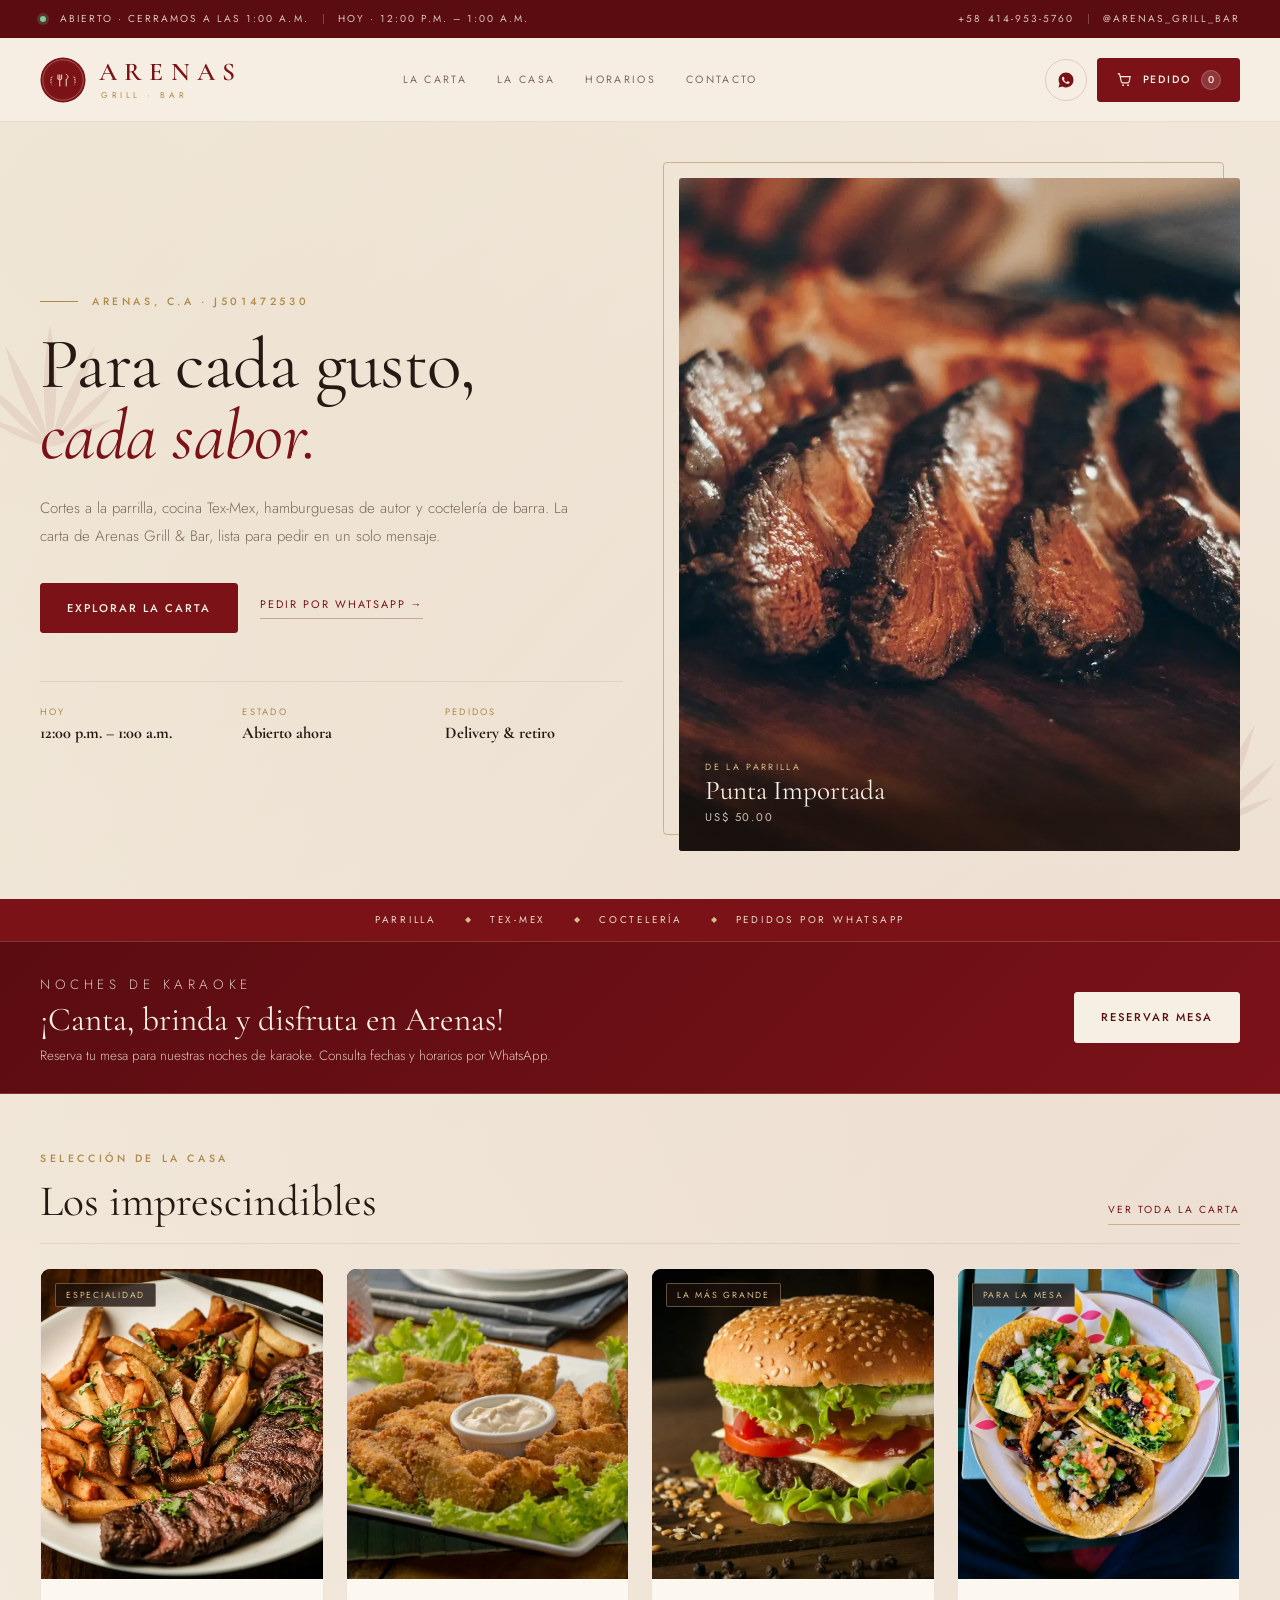
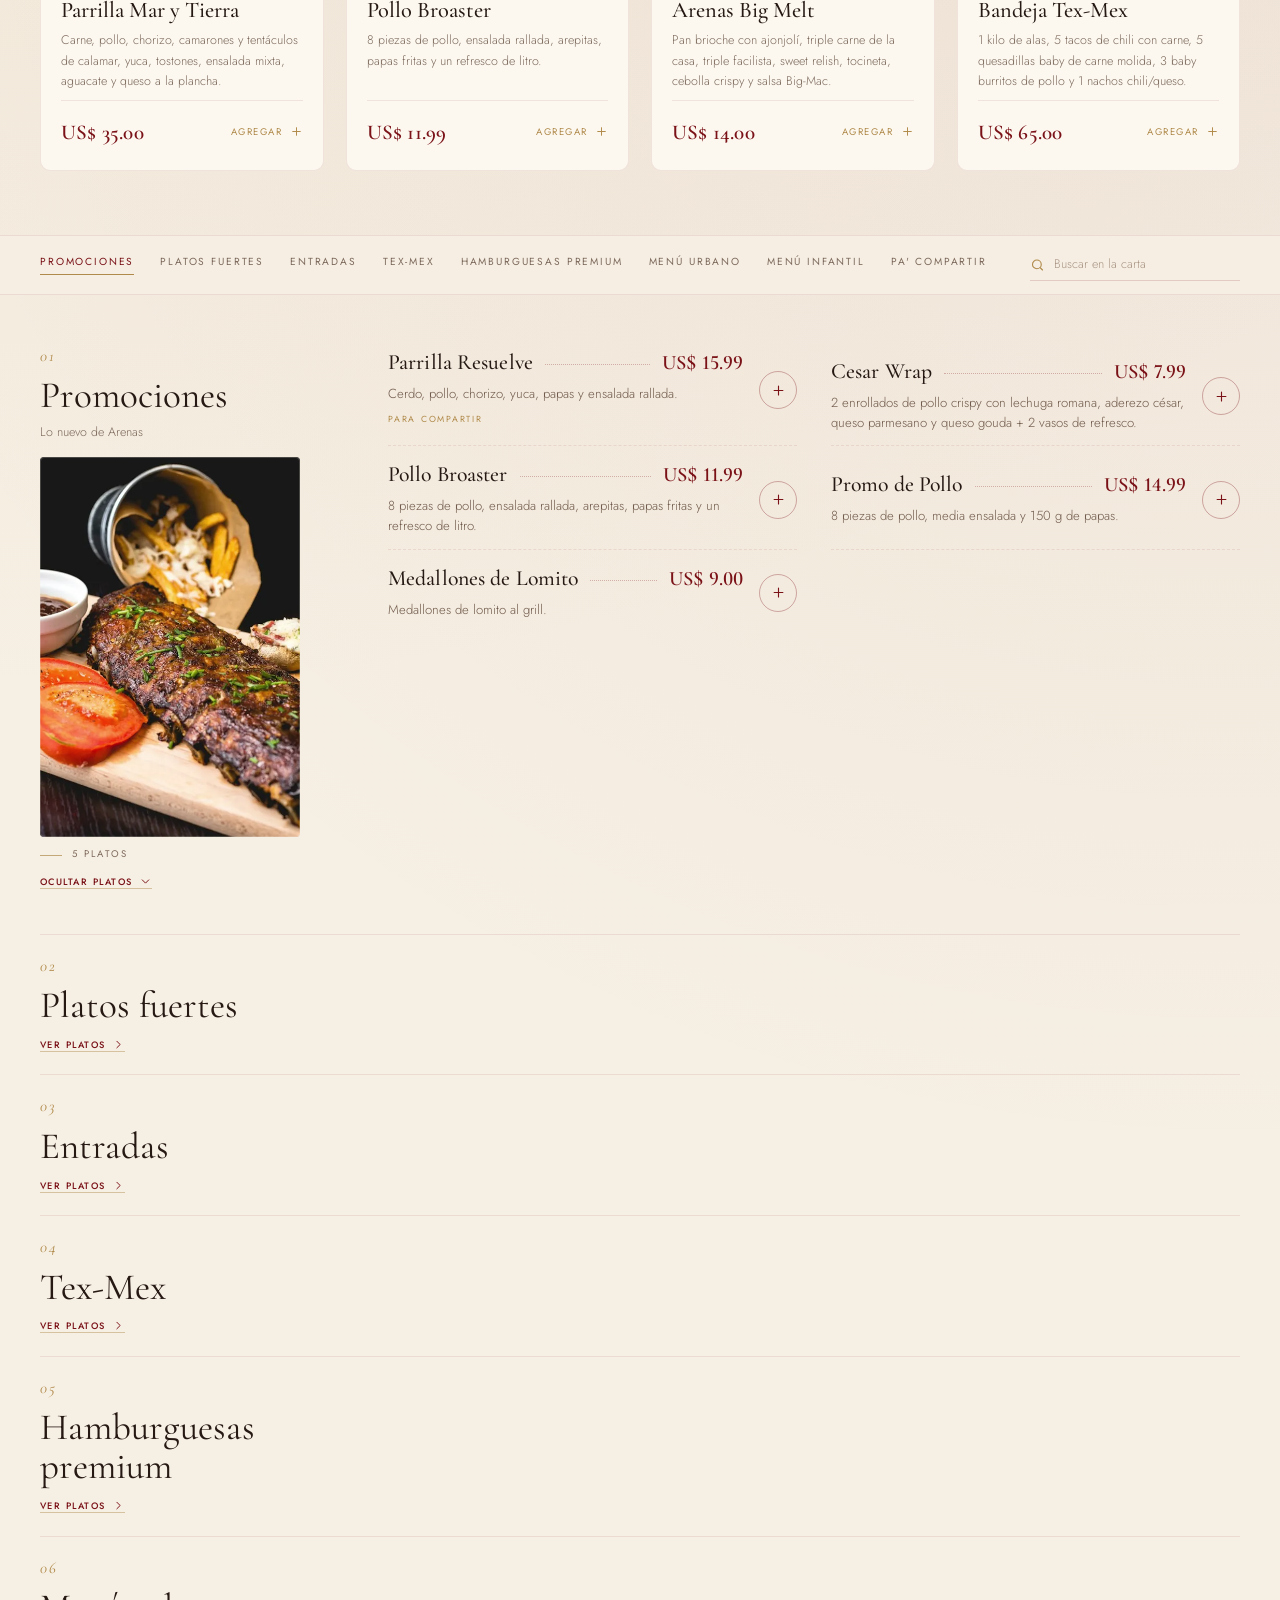
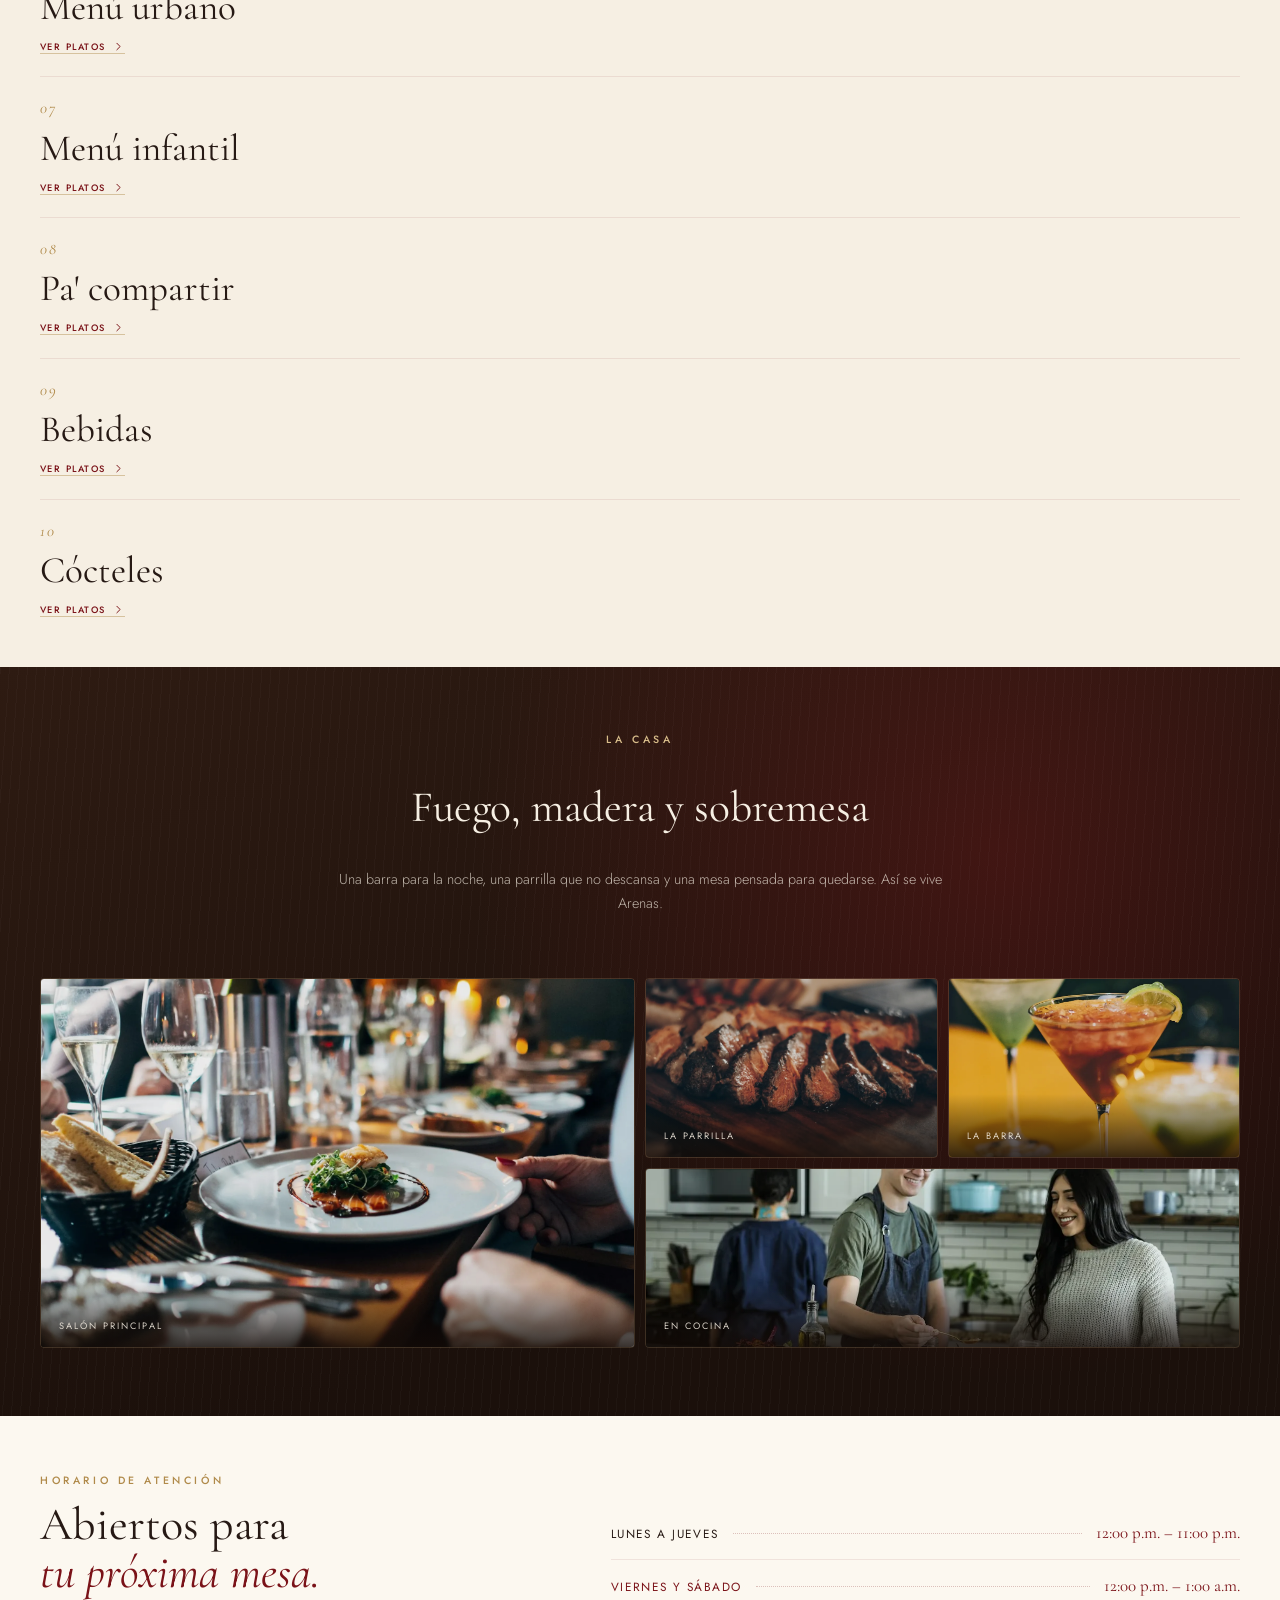
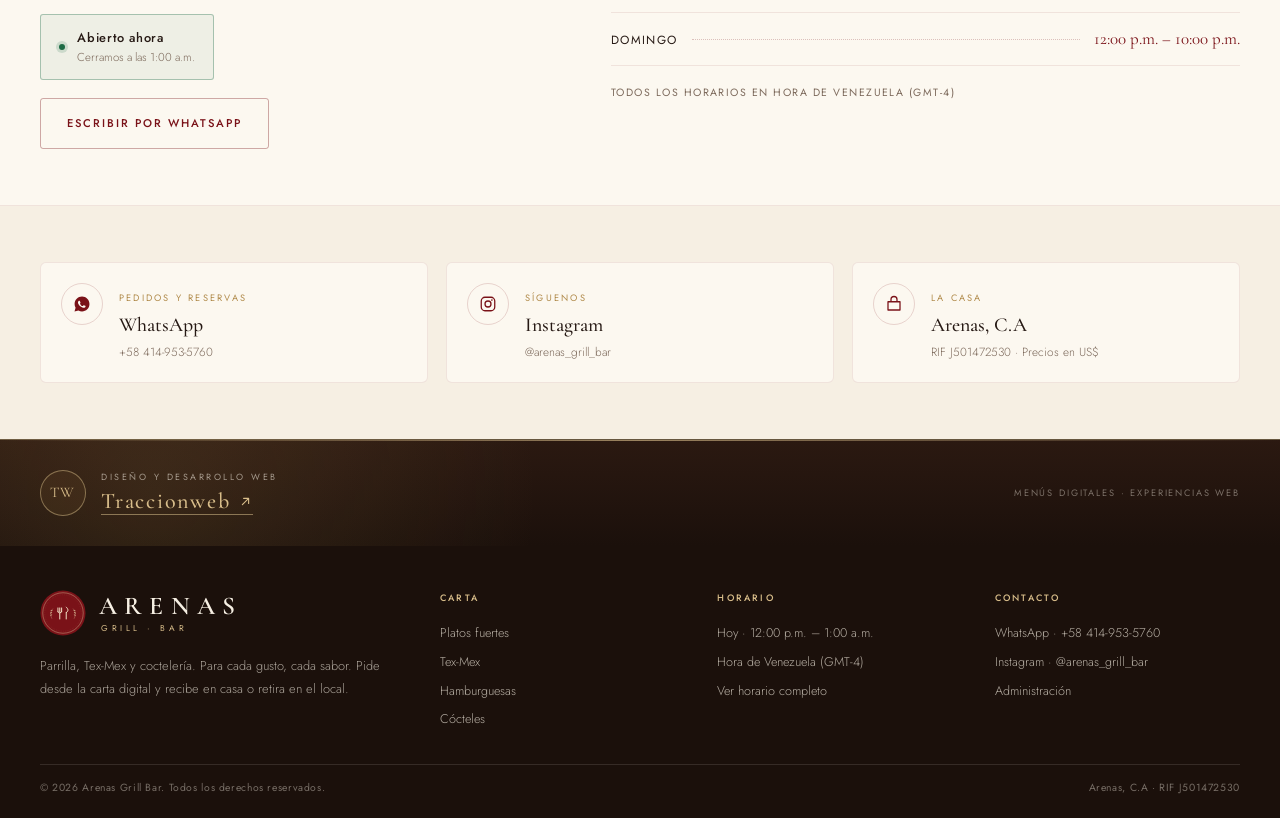
==== index.html @ b1f7a7bb "Publica el rediseño de Arenas Grill en la ruta oficial de Traccionweb" ====
<!DOCTYPE html>
<html lang="es">
  <head>
    <script>
      (function () {
        if (location.pathname.indexOf("/menu-arena") === 0) {
          var base = document.createElement("base");
          base.href = "/menu-arena/";
          document.head.appendChild(base);
        }
      })();
    </script>
    <meta charset="utf-8" />
    <meta name="viewport" content="width=device-width, initial-scale=1" />
    <title>Arenas Grill &amp; Bar · Carta y pedidos por WhatsApp</title>
    <meta
      name="description"
      content="Carta de Arenas Grill & Bar: cortes a la parrilla, Tex-Mex, hamburguesas de autor y coctelería. Arma tu pedido y envíalo por WhatsApp."
    />
    <meta name="theme-color" content="#5a0c11" />
    <meta name="robots" content="index, follow, max-image-preview:large" />
    <link rel="canonical" href="https://www.traccionweb.com/menu-arena/" />
    <link rel="icon" href="assets/img/logo.svg" type="image/svg+xml" />

    <meta property="og:type" content="website" />
    <meta property="og:url" content="https://www.traccionweb.com/menu-arena/" />
    <meta property="og:site_name" content="Arenas Grill & Bar" />
    <meta property="og:title" content="Arenas Grill & Bar · Carta y pedidos por WhatsApp" />
    <meta property="og:description" content="Carta de Arenas Grill & Bar: cortes a la parrilla, Tex-Mex, hamburguesas de autor y coctelería. Arma tu pedido y envíalo por WhatsApp." />
    <meta property="og:image" content="https://www.traccionweb.com/menu-arena/assets/img/grill.webp" />
    <meta property="og:locale" content="es_VE" />
    <meta name="twitter:card" content="summary_large_image" />
    <meta name="twitter:title" content="Arenas Grill & Bar · Carta y pedidos por WhatsApp" />
    <meta name="twitter:description" content="Carta de Arenas Grill & Bar: cortes a la parrilla, Tex-Mex, hamburguesas de autor y coctelería. Arma tu pedido y envíalo por WhatsApp." />
    <meta name="twitter:image" content="https://www.traccionweb.com/menu-arena/assets/img/grill.webp" />

    <link rel="preconnect" href="https://fonts.googleapis.com" />
    <link rel="preconnect" href="https://fonts.gstatic.com" crossorigin />
    <link
      href="https://fonts.googleapis.com/css2?family=Cormorant+Garamond:ital,wght@0,400;0,500;600;1,400;1,500&family=Jost:wght@300;400;500;600&display=swap"
      rel="stylesheet"
    />
    <link rel="preload" as="image" href="assets/img/grill.webp" fetchpriority="high" />
    <link rel="stylesheet" href="assets/css/styles.css?v=4" />

    <script type="application/ld+json">
      {
        "@context": "https://schema.org",
        "@type": "Restaurant",
        "name": "Arenas Grill & Bar",
        "legalName": "Arenas, C.A",
        "telephone": "+58 414-953-5760",
        "priceRange": "US$",
        "servesCuisine": ["Parrilla", "Tex-Mex", "Hamburguesas", "Coctelería"],
        "image": "https://www.traccionweb.com/menu-arena/assets/img/grill.webp",
        "logo": "https://www.traccionweb.com/menu-arena/assets/img/logo.svg",
        "sameAs": ["https://www.instagram.com/arenas_grill_bar/"],
        "acceptsReservations": true
      }
    </script>
  </head>
  <body>
    <a class="skip" href="#carta">Ir a la carta</a>

    <div class="topbar">
      <div class="shell topbar-inner">
        <div class="topbar-left">
          <span class="state-dot" id="topDot" aria-hidden="true"></span>
          <span id="topStatus">Consultando horario…</span>
          <span class="topbar-sep" aria-hidden="true"></span>
          <span id="topHours">Hoy · —</span>
        </div>
        <div class="topbar-right">
          <a href="https://wa.me/584149535760" target="_blank" rel="noopener" id="topWa">
            +58 414-953-5760
          </a>
          <span class="topbar-sep" aria-hidden="true"></span>
          <a href="https://www.instagram.com/arenas_grill_bar/" target="_blank" rel="noopener" id="topIg">
            @arenas_grill_bar
          </a>
        </div>
      </div>
    </div>

    <header class="masthead" id="masthead">
      <div class="shell masthead-inner">
        <a class="brand" href="#inicio" aria-label="Arenas Grill & Bar, inicio">
          <img class="brand-badge" src="assets/img/logo.svg" alt="" width="46" height="46" />
          <span class="brand-type">
            <span class="brand-name">Arenas</span>
            <span class="brand-sub">Grill · Bar</span>
          </span>
        </a>

        <nav class="nav" aria-label="Navegación principal">
          <a href="#carta">La carta</a>
          <a href="#experiencia">La casa</a>
          <a href="#horarios">Horarios</a>
          <a href="#contacto">Contacto</a>
        </nav>

        <div class="masthead-actions">
          <a
            class="wa-link"
            id="headerWa"
            href="https://wa.me/584149535760"
            target="_blank"
            rel="noopener"
            aria-label="Escribir por WhatsApp"
          >
            <svg viewBox="0 0 24 24" fill="currentColor" aria-hidden="true">
              <path
                d="M12.04 2C6.58 2 2.13 6.45 2.13 11.91c0 1.75.46 3.45 1.32 4.95L2 22l5.25-1.38a9.9 9.9 0 0 0 4.79 1.22h.01c5.46 0 9.91-4.45 9.91-9.91C21.96 6.45 17.5 2 12.04 2Zm4.52 13.86c-.21.58-1.2 1.11-1.68 1.18-.43.06-.97.09-1.57-.1-.36-.11-.82-.26-1.41-.52-2.49-1.07-4.12-3.58-4.24-3.74-.12-.16-1.01-1.34-1.01-2.56 0-1.22.63-1.82.86-2.07.23-.25.5-.31.66-.31h.48c.15.01.36-.05.56.43.21.5.71 1.73.77 1.85.06.12.1.27.02.43-.09.16-.13.27-.25.41-.12.14-.26.32-.37.43-.13.12-.25.26-.11.51.14.25.64 1.06 1.38 1.72.95.84 1.75 1.11 2 1.23.25.12.4.1.54-.06.14-.16.62-.71.78-.96.17-.25.33-.21.56-.12.22.08 1.44.68 1.69.8.25.12.42.18.48.29.06.1.06.6-.15 1.18Z"
              />
            </svg>
          </a>
          <button class="cart-btn" id="openCart" type="button" aria-label="Abrir el pedido">
            <svg viewBox="0 0 24 24" fill="none" stroke="currentColor" stroke-width="1.6" aria-hidden="true">
              <path d="M3 4h2l2.4 11.1a2 2 0 0 0 2 1.6h7.2a2 2 0 0 0 2-1.6L20 8H6.2" stroke-linecap="round" />
              <circle cx="10" cy="20" r="1.3" fill="currentColor" stroke="none" />
              <circle cx="17" cy="20" r="1.3" fill="currentColor" stroke="none" />
            </svg>
            <span class="cart-label">Pedido</span>
            <span class="cart-count" id="cartCount">0</span>
          </button>
        </div>
      </div>
    </header>

    <main>
      <section class="hero" id="inicio">
        <img class="agave-deco left" src="assets/img/agave.svg" alt="" aria-hidden="true" width="340" height="340" loading="lazy" decoding="async" />
        <img class="agave-deco right" src="assets/img/agave.svg" alt="" aria-hidden="true" width="340" height="340" loading="lazy" decoding="async" />

        <div class="shell hero-grid">
          <div class="hero-copy">
            <p class="kicker">Arenas, C.A · J501472530</p>
            <h1 class="hero-title">Para cada gusto,<em>cada sabor.</em></h1>
            <p class="hero-sub">
              Cortes a la parrilla, cocina Tex-Mex, hamburguesas de autor y coctelería de barra.
              La carta de Arenas Grill &amp; Bar, lista para pedir en un solo mensaje.
            </p>
            <div class="hero-actions">
              <a class="btn btn-primary" href="#carta">Explorar la carta</a>
              <a
                class="link-quiet"
                id="heroWa"
                href="https://wa.me/584149535760"
                target="_blank"
                rel="noopener"
              >
                Pedir por WhatsApp →
              </a>
            </div>
            <div class="hero-meta">
              <div class="meta-block">
                <span class="meta-label">Hoy</span>
                <strong class="meta-value" id="heroToday">—</strong>
              </div>
              <div class="meta-block">
                <span class="meta-label">Estado</span>
                <strong class="meta-value" id="heroStatus">—</strong>
              </div>
              <div class="meta-block">
                <span class="meta-label">Pedidos</span>
                <strong class="meta-value">Delivery &amp; retiro</strong>
              </div>
            </div>
          </div>

          <figure class="hero-visual">
            <img src="assets/img/grill.webp" alt="Corte de carne a la parrilla" width="1700" height="956" fetchpriority="high" decoding="async" />
            <figcaption class="hero-caption">
              <span class="cap-kicker">De la parrilla</span>
              <span class="cap-title">Punta Importada</span>
              <span class="cap-price">US$ 50.00</span>
            </figcaption>
          </figure>
        </div>

        <div class="hero-band">
          <div class="shell">
            <span>Parrilla</span>
            <span>Tex-Mex</span>
            <span>Coctelería</span>
            <span>Pedidos por WhatsApp</span>
          </div>
        </div>
      </section>

      <section class="karaoke-banner" aria-labelledby="karaokeTitle">
        <div class="shell karaoke-inner">
          <div class="karaoke-copy">
            <p class="karaoke-kicker">Noches de karaoke</p>
            <h2 id="karaokeTitle">¡Canta, brinda y disfruta en Arenas!</h2>
            <p>Reserva tu mesa para nuestras noches de karaoke. Consulta fechas y horarios por WhatsApp.</p>
          </div>
          <a class="btn btn-primary" id="karaokeWa" href="https://wa.me/584149535760" target="_blank" rel="noopener">
            Reservar mesa
          </a>
        </div>
      </section>

      <section class="signature" aria-labelledby="signatureTitle">
        <div class="shell">
          <header class="section-head">
            <div>
              <p class="kicker">Selección de la casa</p>
              <h2 id="signatureTitle">Los imprescindibles</h2>
            </div>
            <a class="link-gold" href="#carta">Ver toda la carta</a>
          </header>
          <div class="signature-grid" id="signatureGrid"></div>
        </div>
      </section>

      <div class="category-bar" id="categoryBar">
        <div class="shell category-inner">
          <div class="cat-links" id="chips" aria-label="Categorías de la carta"></div>
          <div class="cat-search">
            <svg viewBox="0 0 24 24" fill="none" stroke="currentColor" stroke-width="1.8" aria-hidden="true">
              <circle cx="11" cy="11" r="7" />
              <path d="m20 20-3.6-3.6" stroke-linecap="round" />
            </svg>
            <input type="search" id="search" placeholder="Buscar en la carta" autocomplete="off" />
          </div>
        </div>
      </div>

      <section class="carta" id="carta" aria-label="Carta de Arenas Grill & Bar">
        <div class="shell" id="menuSections"></div>
      </section>

      <section class="experience" id="experiencia">
        <div class="shell">
          <header class="section-head center">
            <p class="kicker">La casa</p>
            <h2>Fuego, madera y sobremesa</h2>
            <p class="section-lead">
              Una barra para la noche, una parrilla que no descansa y una mesa pensada para
              quedarse. Así se vive Arenas.
            </p>
          </header>
          <div class="gallery">
            <figure>
              <img src="assets/img/interior.webp" alt="Salón de Arenas Grill & Bar" width="1700" height="1133" loading="lazy" decoding="async" />
              <figcaption>Salón principal</figcaption>
            </figure>
            <figure>
              <img src="assets/img/grill.webp" alt="Corte a la parrilla" width="1700" height="956" loading="lazy" decoding="async" />
              <figcaption>La parrilla</figcaption>
            </figure>
            <figure>
              <img src="assets/img/cocktails.webp" alt="Cócteles de la casa" width="1100" height="1650" loading="lazy" decoding="async" />
              <figcaption>La barra</figcaption>
            </figure>
            <figure>
              <img src="assets/img/kitchen.webp" alt="Cocina de Arenas" width="1100" height="733" loading="lazy" decoding="async" />
              <figcaption>En cocina</figcaption>
            </figure>
          </div>
        </div>
      </section>

      <section class="hours" id="horarios">
        <div class="shell hours-grid">
          <div>
            <p class="kicker">Horario de atención</p>
            <h2 class="hours-title">Abiertos para <em>tu próxima mesa.</em></h2>
            <div class="hours-status" id="hoursStatus" data-state="closed">
              <span class="state-dot" aria-hidden="true"></span>
              <div>
                <strong id="hoursState">Consultando…</strong>
                <span id="hoursDetail">Hora de Venezuela (GMT-4)</span>
              </div>
            </div>
            <div class="hours-cta">
              <a
                class="btn btn-line"
                id="hoursWa"
                href="https://wa.me/584149535760"
                target="_blank"
                rel="noopener"
              >
                Escribir por WhatsApp
              </a>
            </div>
          </div>
          <div>
            <ul class="schedule" id="hoursList"></ul>
            <p class="hours-note">Todos los horarios en hora de Venezuela (GMT-4)</p>
          </div>
        </div>
      </section>

      <section class="contact" id="contacto">
        <div class="shell contact-grid">
          <a class="contact-card" id="contactWa" href="https://wa.me/584149535760" target="_blank" rel="noopener">
            <span class="contact-icon">
              <svg viewBox="0 0 24 24" fill="currentColor" aria-hidden="true">
                <path
                  d="M12.04 2C6.58 2 2.13 6.45 2.13 11.91c0 1.75.46 3.45 1.32 4.95L2 22l5.25-1.38a9.9 9.9 0 0 0 4.79 1.22h.01c5.46 0 9.91-4.45 9.91-9.91C21.96 6.45 17.5 2 12.04 2Zm4.52 13.86c-.21.58-1.2 1.11-1.68 1.18-.43.06-.97.09-1.57-.1-.36-.11-.82-.26-1.41-.52-2.49-1.07-4.12-3.58-4.24-3.74-.12-.16-1.01-1.34-1.01-2.56 0-1.22.63-1.82.86-2.07.23-.25.5-.31.66-.31h.48c.15.01.36-.05.56.43.21.5.71 1.73.77 1.85.06.12.1.27.02.43-.09.16-.13.27-.25.41-.12.14-.26.32-.37.43-.13.12-.25.26-.11.51.14.25.64 1.06 1.38 1.72.95.84 1.75 1.11 2 1.23.25.12.4.1.54-.06.14-.16.62-.71.78-.96.17-.25.33-.21.56-.12.22.08 1.44.68 1.69.8.25.12.42.18.48.29.06.1.06.6-.15 1.18Z"
                />
              </svg>
            </span>
            <span class="contact-text">
              <span class="contact-label">Pedidos y reservas</span>
              <span class="contact-value">WhatsApp</span>
              <span class="contact-note">+58 414-953-5760</span>
            </span>
          </a>

          <a
            class="contact-card"
            id="contactIg"
            href="https://www.instagram.com/arenas_grill_bar/"
            target="_blank"
            rel="noopener"
          >
            <span class="contact-icon">
              <svg viewBox="0 0 24 24" fill="none" stroke="currentColor" stroke-width="1.7" aria-hidden="true">
                <rect x="3" y="3" width="18" height="18" rx="5" />
                <circle cx="12" cy="12" r="4" />
                <circle cx="17.2" cy="6.8" r="1.1" fill="currentColor" stroke="none" />
              </svg>
            </span>
            <span class="contact-text">
              <span class="contact-label">Síguenos</span>
              <span class="contact-value">Instagram</span>
              <span class="contact-note">@arenas_grill_bar</span>
            </span>
          </a>

          <div class="contact-card">
            <span class="contact-icon">
              <svg viewBox="0 0 24 24" fill="none" stroke="currentColor" stroke-width="1.7" aria-hidden="true">
                <path d="M4 9h16v11H4zM8 9V6a4 4 0 0 1 8 0v3" stroke-linejoin="round" />
              </svg>
            </span>
            <span class="contact-text">
              <span class="contact-label">La casa</span>
              <span class="contact-value">Arenas, C.A</span>
              <span class="contact-note">RIF J501472530 · Precios en US$</span>
            </span>
          </div>
        </div>
      </section>
    </main>

    <section class="credit-bar" aria-label="Crédito del sitio">
      <div class="shell credit-inner">
        <div class="credit-brand">
          <span class="credit-mark" aria-hidden="true">TW</span>
          <span class="credit-copy">
            <span class="credit-label">Diseño y desarrollo web</span>
            <a class="credit-btn" href="https://traccionweb.com" target="_blank" rel="noopener">
              <span>Traccionweb</span>
              <svg viewBox="0 0 24 24" fill="none" stroke="currentColor" stroke-width="1.8" aria-hidden="true">
                <path d="M7 17 17 7M9 7h8v8" stroke-linecap="round" stroke-linejoin="round" />
              </svg>
            </a>
          </span>
        </div>
        <span class="credit-note">Menús digitales · Experiencias web</span>
      </div>
    </section>

    <footer class="site-footer">
      <div class="shell">
        <div class="footer-grid">
          <div class="footer-brand">
            <div class="brand">
              <img class="brand-badge" src="assets/img/logo.svg" alt="" width="46" height="46" />
              <span class="brand-type">
                <span class="brand-name">Arenas</span>
                <span class="brand-sub">Grill · Bar</span>
              </span>
            </div>
            <p>
              Parrilla, Tex-Mex y coctelería. Para cada gusto, cada sabor. Pide desde la carta
              digital y recibe en casa o retira en el local.
            </p>
          </div>
          <div class="footer-col">
            <h4>Carta</h4>
            <a href="#carta">Platos fuertes</a>
            <a href="#carta">Tex-Mex</a>
            <a href="#carta">Hamburguesas</a>
            <a href="#carta">Cócteles</a>
          </div>
          <div class="footer-col">
            <h4>Horario</h4>
            <span id="footerToday">Hoy · —</span>
            <span>Hora de Venezuela (GMT-4)</span>
            <a href="#horarios">Ver horario completo</a>
          </div>
          <div class="footer-col">
            <h4>Contacto</h4>
            <a href="https://wa.me/584149535760" target="_blank" rel="noopener" id="footerWa">
              WhatsApp · +58 414-953-5760
            </a>
            <a href="https://www.instagram.com/arenas_grill_bar/" target="_blank" rel="noopener" id="footerIg">
              Instagram · @arenas_grill_bar
            </a>
            <a href="admin.html">Administración</a>
          </div>
        </div>
        <div class="footer-bottom">
          <span id="footerYear">© Arenas Grill Bar. Todos los derechos reservados.</span>
          <span>Arenas, C.A · RIF J501472530</span>
        </div>
      </div>
    </footer>

    <button class="cart-bar" id="cartBar" type="button" aria-label="Ver mi pedido">
      <span class="cart-bar-info">
        <span id="cartBarItems">0 productos</span>
        <strong id="cartBarTotal">US$ 0.00</strong>
      </span>
      <span class="cart-bar-go">
        Ver pedido
        <svg viewBox="0 0 24 24" fill="none" stroke="currentColor" stroke-width="2" aria-hidden="true">
          <path d="M5 12h14M13 6l6 6-6 6" stroke-linecap="round" stroke-linejoin="round" />
        </svg>
      </span>
    </button>

    <div class="overlay" id="overlay"></div>

    <aside
      class="drawer"
      id="cartDrawer"
      role="dialog"
      aria-modal="true"
      aria-labelledby="cartTitle"
      aria-hidden="true"
    >
      <header class="drawer-head">
        <div>
          <p class="kicker">Arenas Grill &amp; Bar</p>
          <h2 class="drawer-title" id="cartTitle">Tu pedido</h2>
        </div>
        <button class="icon-btn" id="closeCart" type="button" aria-label="Cerrar el pedido">
          <svg viewBox="0 0 24 24" fill="none" stroke="currentColor" stroke-width="1.8" aria-hidden="true">
            <path d="M6 6l12 12M18 6 6 18" stroke-linecap="round" />
          </svg>
        </button>
      </header>

      <div class="drawer-body">
        <div class="cart-empty" id="cartEmpty">
          <div class="cart-empty-icon">
            <svg viewBox="0 0 24 24" fill="none" stroke="currentColor" stroke-width="1.4" aria-hidden="true">
              <path d="M3 4h2l2.4 11.1a2 2 0 0 0 2 1.6h7.2a2 2 0 0 0 2-1.6L20 8H6.2" stroke-linecap="round" />
              <circle cx="10" cy="20" r="1.3" fill="currentColor" stroke="none" />
              <circle cx="17" cy="20" r="1.3" fill="currentColor" stroke="none" />
            </svg>
          </div>
          <h3>Tu pedido está vacío</h3>
          <p>Recorre la carta, agrega tus platos y envía el pedido por WhatsApp. Nosotros hacemos el resto.</p>
          <button class="btn btn-primary" id="emptyCta" type="button">Ver la carta</button>
        </div>

        <div id="cartItems" class="cart-items"></div>
        <button class="cart-clear" id="clearCart" type="button" hidden>Vaciar pedido</button>

        <form class="order-form" id="orderForm" novalidate hidden>
          <p class="drawer-label">Datos de entrega</p>
          <div class="field">
            <label for="customerName">Nombre</label>
            <input type="text" id="customerName" name="name" placeholder="Ej. Ana Pérez" autocomplete="name" />
          </div>

          <fieldset class="field">
            <legend>Modalidad</legend>
            <div class="segmented">
              <label>
                <input type="radio" name="mode" value="delivery" checked />
                <svg viewBox="0 0 24 24" fill="none" stroke="currentColor" stroke-width="1.7" aria-hidden="true">
                  <path d="M3 7h11v9H3zM14 10h4l3 3v3h-7" stroke-linejoin="round" />
                  <circle cx="7" cy="18" r="1.5" />
                  <circle cx="17.5" cy="18" r="1.5" />
                </svg>
                <span>Delivery</span>
              </label>
              <label>
                <input type="radio" name="mode" value="pickup" />
                <svg viewBox="0 0 24 24" fill="none" stroke="currentColor" stroke-width="1.7" aria-hidden="true">
                  <path d="M4 9h16v11H4zM8 9V6a4 4 0 0 1 8 0v3" stroke-linejoin="round" />
                </svg>
                <span>Retiro</span>
              </label>
            </div>
          </fieldset>

          <div class="field" id="addressField">
            <label for="address">Dirección de entrega</label>
            <textarea id="address" name="address" rows="2" placeholder="Calle, edificio, referencia…"></textarea>
          </div>

          <div class="field">
            <label for="notes">Notas (opcional)</label>
            <textarea id="notes" name="notes" rows="2" placeholder="Término medio, sin cebolla, etc."></textarea>
          </div>

          <p class="form-error" id="formError" role="alert" hidden></p>
        </form>
      </div>

      <footer class="drawer-foot">
        <div class="totals">
          <span>Total</span>
          <strong id="cartTotal">US$ 0.00</strong>
        </div>
        <p class="foot-note">Confirmamos disponibilidad y delivery por WhatsApp.</p>
        <button class="btn btn-wa btn-block" id="sendOrder" type="button">
          <svg viewBox="0 0 24 24" fill="currentColor" aria-hidden="true">
            <path
              d="M12.04 2C6.58 2 2.13 6.45 2.13 11.91c0 1.75.46 3.45 1.32 4.95L2 22l5.25-1.38a9.9 9.9 0 0 0 4.79 1.22h.01c5.46 0 9.91-4.45 9.91-9.91C21.96 6.45 17.5 2 12.04 2Zm4.52 13.86c-.21.58-1.2 1.11-1.68 1.18-.43.06-.97.09-1.57-.1-.36-.11-.82-.26-1.41-.52-2.49-1.07-4.12-3.58-4.24-3.74-.12-.16-1.01-1.34-1.01-2.56 0-1.22.63-1.82.86-2.07.23-.25.5-.31.66-.31h.48c.15.01.36-.05.56.43.21.5.71 1.73.77 1.85.06.12.1.27.02.43-.09.16-.13.27-.25.41-.12.14-.26.32-.37.43-.13.12-.25.26-.11.51.14.25.64 1.06 1.38 1.72.95.84 1.75 1.11 2 1.23.25.12.4.1.54-.06.14-.16.62-.71.78-.96.17-.25.33-.21.56-.12.22.08 1.44.68 1.69.8.25.12.42.18.48.29.06.1.06.6-.15 1.18Z"
            />
          </svg>
          Enviar pedido por WhatsApp
        </button>
      </footer>
    </aside>

    <div class="toast" id="toast" role="status" aria-live="polite">
      <svg viewBox="0 0 24 24" fill="none" stroke="currentColor" stroke-width="2" aria-hidden="true">
        <path d="m4 12.5 5 5L20 6.5" stroke-linecap="round" stroke-linejoin="round" />
      </svg>
      <span id="toastText">Agregado al pedido</span>
    </div>

    <script src="assets/js/config.js?v=1" defer></script>
    <script src="assets/js/data.js?v=2" defer></script>
    <script src="assets/js/store.js?v=2" defer></script>
    <script src="assets/js/cloud.js?v=1" defer></script>
    <script src="assets/js/menu.js?v=3" defer></script>
  </body>
</html>
---- assets/css/styles.css ----
/* =========================================================
   ARENAS GRILL & BAR — Carta digital
   Paleta: crema, burdeos, oro y madera.
   ========================================================= */

:root {
  --red: #7a1218;
  --red-deep: #5a0c11;
  --red-bright: #9c1c23;
  --cream: #f6efe3;
  --paper: #fcf8f0;
  --paper-2: #fffdf8;
  --sand: #e8dac4;
  --line: rgba(122, 18, 24, 0.16);
  --line-soft: rgba(122, 18, 24, 0.09);
  --gold: #b08a4a;
  --gold-soft: #d8bd8a;
  --ink: #261914;
  --muted: #7d6a5c;
  --wood: #2b1911;
  --wood-deep: #1b100b;
  --green: #1e6b45;
  --font-serif: "Cormorant Garamond", "Times New Roman", serif;
  --font-sans: "Jost", "Helvetica Neue", Arial, sans-serif;
  --topbar-h: 38px;
  --masthead-h: 84px;
  --shadow-sm: 0 1px 2px rgba(38, 25, 20, 0.05);
  --shadow-md: 0 24px 60px -40px rgba(38, 25, 20, 0.55);
  --shadow-lg: 0 40px 90px -48px rgba(27, 16, 11, 0.65);
}

*,
*::before,
*::after {
  box-sizing: border-box;
}

[hidden] {
  display: none !important;
}

html {
  scroll-behavior: auto;
  -webkit-text-size-adjust: 100%;
}

body {
  margin: 0;
  font-family: var(--font-sans);
  font-weight: 400;
  color: var(--ink);
  background-color: var(--cream);
  background-image: radial-gradient(circle at 8% 4%, rgba(176, 138, 74, 0.1), transparent 38%),
    radial-gradient(circle at 96% 22%, rgba(122, 18, 24, 0.06), transparent 34%);
  line-height: 1.65;
  -webkit-font-smoothing: antialiased;
  text-rendering: auto;
}

body.is-locked {
  overflow: hidden;
}

h1, h2, h3, h4, p, ul, ol, figure, blockquote {
  margin: 0;
}

ul, ol {
  padding: 0;
  list-style: none;
}

a {
  color: inherit;
  text-decoration: none;
}

button {
  font-family: inherit;
  color: inherit;
}

img {
  display: block;
  max-width: 100%;
}

.shell {
  width: min(1280px, 100%);
  margin-inline: auto;
  padding-inline: 40px;
}

.wrap {
  width: min(1280px, 100%);
  margin-inline: auto;
  padding-inline: 40px;
}

.skip {
  position: absolute;
  left: -999px;
  top: 10px;
  z-index: 200;
  background: var(--red);
  color: var(--cream);
  padding: 10px 18px;
  border-radius: 2px;
}

.skip:focus {
  left: 16px;
}

.kicker,
.eyebrow {
  font-size: 0.66rem;
  letter-spacing: 0.34em;
  text-transform: uppercase;
  font-weight: 500;
  color: var(--gold);
}

.rule {
  width: 44px;
  height: 1px;
  background: var(--gold);
  border: 0;
  margin: 18px 0;
}

/* ---------------- Botones ---------------- */
.btn {
  display: inline-flex;
  align-items: center;
  justify-content: center;
  gap: 10px;
  padding: 15px 26px;
  border: 1px solid transparent;
  border-radius: 3px;
  font-family: var(--font-sans);
  font-size: 0.7rem;
  font-weight: 500;
  letter-spacing: 0.18em;
  text-transform: uppercase;
  cursor: pointer;
  transition: background 0.22s ease, color 0.22s ease, border-color 0.22s ease, transform 0.22s ease;
  white-space: nowrap;
}

.btn svg {
  width: 16px;
  height: 16px;
  flex: none;
}

.btn-primary {
  background: var(--red);
  color: var(--cream);
  border-color: var(--red);
  box-shadow: 0 18px 36px -26px rgba(122, 18, 24, 0.9);
}

.btn-primary:hover {
  background: var(--red-deep);
  border-color: var(--red-deep);
  transform: translateY(-1px);
}

.btn-line {
  border-color: rgba(122, 18, 24, 0.35);
  color: var(--red);
  background: transparent;
}

.btn-line:hover {
  background: var(--red);
  border-color: var(--red);
  color: var(--cream);
}

.btn-line-light {
  border-color: rgba(246, 239, 227, 0.35);
  color: var(--cream);
  background: transparent;
}

.btn-line-light:hover {
  background: var(--cream);
  color: var(--red);
  border-color: var(--cream);
}

.btn-wa {
  background: var(--green);
  color: var(--cream);
  border-color: var(--green);
}

.btn-wa:hover {
  background: #175436;
  border-color: #175436;
}

.btn-block {
  width: 100%;
}

.btn-sm {
  padding: 11px 18px;
  font-size: 0.64rem;
}

.icon-btn {
  display: inline-flex;
  align-items: center;
  justify-content: center;
  width: 42px;
  height: 42px;
  border-radius: 50%;
  border: 1px solid var(--line);
  background: transparent;
  cursor: pointer;
  transition: color 0.2s ease, border-color 0.2s ease, background 0.2s ease;
}

.icon-btn:hover {
  border-color: var(--red);
  color: var(--red);
}

.icon-btn svg {
  width: 18px;
  height: 18px;
}

/* ---------------- Barra superior ---------------- */
.topbar {
  background: var(--red-deep);
  color: rgba(246, 239, 227, 0.82);
  font-size: 0.63rem;
  letter-spacing: 0.2em;
  text-transform: uppercase;
}

.topbar-inner {
  min-height: var(--topbar-h);
  display: flex;
  align-items: center;
  justify-content: space-between;
  gap: 18px;
  padding-block: 8px;
}

.topbar-left,
.topbar-right {
  display: flex;
  align-items: center;
  gap: 14px;
  flex-wrap: wrap;
}

.topbar a:hover {
  color: var(--gold-soft);
}

.state-dot {
  width: 6px;
  height: 6px;
  border-radius: 50%;
  background: #d98b6c;
  box-shadow: 0 0 0 3px rgba(217, 139, 108, 0.18);
  flex: none;
}

.state-dot.is-open {
  background: #79c99a;
  box-shadow: 0 0 0 3px rgba(121, 201, 154, 0.2);
}

.topbar-sep {
  width: 1px;
  height: 10px;
  background: rgba(246, 239, 227, 0.25);
}

/* ---------------- Cabecera ---------------- */
.masthead {
  position: sticky;
  top: 0;
  z-index: 60;
  height: var(--masthead-h);
  background: rgba(246, 239, 227, 0.94);
  backdrop-filter: blur(8px);
  border-bottom: 1px solid var(--line-soft);
  transition: box-shadow 0.25s ease;
}

.masthead.is-stuck {
  box-shadow: 0 18px 40px -36px rgba(38, 25, 20, 0.7);
}

.masthead-inner {
  height: 100%;
  display: flex;
  align-items: center;
  gap: 34px;
}

.brand {
  display: flex;
  align-items: center;
  gap: 13px;
  flex: none;
}

.brand-badge {
  width: 46px;
  height: 46px;
  flex: none;
}

.brand-type {
  display: flex;
  flex-direction: column;
  line-height: 1;
}

.brand-name {
  font-family: var(--font-serif);
  font-size: 1.6rem;
  font-weight: 600;
  letter-spacing: 0.28em;
  color: var(--red);
  text-transform: uppercase;
}

.brand-sub {
  font-size: 0.53rem;
  letter-spacing: 0.42em;
  text-transform: uppercase;
  color: var(--gold);
  margin-top: 6px;
  padding-left: 2px;
}

.nav {
  display: flex;
  align-items: center;
  gap: 30px;
  margin-inline: auto;
}

.nav a {
  position: relative;
  font-size: 0.66rem;
  letter-spacing: 0.22em;
  text-transform: uppercase;
  color: var(--muted);
  padding: 6px 0;
  transition: color 0.2s ease;
}

.nav a::after {
  content: "";
  position: absolute;
  left: 0;
  right: 0;
  bottom: 0;
  height: 1px;
  background: var(--gold);
  transform: scaleX(0);
  transform-origin: left;
  transition: transform 0.28s ease;
}

.nav a:hover {
  color: var(--red);
}

.nav a:hover::after {
  transform: scaleX(1);
}

.masthead-actions {
  display: flex;
  align-items: center;
  gap: 10px;
  flex: none;
  margin-left: auto;
}

.wa-link {
  width: 42px;
  height: 42px;
  border-radius: 50%;
  display: grid;
  place-items: center;
  border: 1px solid var(--line);
  color: var(--red);
  transition: background 0.2s ease, color 0.2s ease, border-color 0.2s ease;
}

.wa-link:hover {
  background: var(--red);
  border-color: var(--red);
  color: var(--cream);
}

.wa-link svg {
  width: 18px;
  height: 18px;
}

.cart-btn {
  display: inline-flex;
  align-items: center;
  gap: 10px;
  height: 44px;
  padding: 0 18px;
  border: 1px solid var(--red);
  border-radius: 3px;
  background: var(--red);
  color: var(--cream);
  font-size: 0.66rem;
  font-weight: 500;
  letter-spacing: 0.18em;
  text-transform: uppercase;
  cursor: pointer;
  transition: background 0.2s ease, border-color 0.2s ease;
}

.cart-btn:hover {
  background: var(--red-deep);
  border-color: var(--red-deep);
}

.cart-btn svg {
  width: 17px;
  height: 17px;
}

.cart-count {
  display: grid;
  place-items: center;
  min-width: 20px;
  height: 20px;
  padding: 0 5px;
  border-radius: 50px;
  background: rgba(246, 239, 227, 0.16);
  border: 1px solid rgba(246, 239, 227, 0.24);
  font-size: 0.62rem;
  letter-spacing: 0;
}

/* ---------------- Portada ---------------- */
.hero {
  position: relative;
  overflow: hidden;
  padding: 72px 0 0;
}

.agave-deco {
  position: absolute;
  width: 340px;
  opacity: 0.07;
  pointer-events: none;
  user-select: none;
}

.agave-deco.left {
  left: -120px;
  top: 40px;
}

.agave-deco.right {
  right: -100px;
  bottom: 60px;
  transform: scaleX(-1);
}

.hero-grid {
  position: relative;
  display: grid;
  grid-template-columns: 1.02fr 0.98fr;
  gap: 76px;
  align-items: center;
  padding-bottom: 64px;
}

.hero-copy,
.hero-visual,
.course-aside,
.course-body,
.gallery figure {
  min-width: 0;
}

.hero-copy .kicker {
  display: inline-flex;
  align-items: center;
  gap: 14px;
}

.hero-copy .kicker::before {
  content: "";
  width: 38px;
  height: 1px;
  background: var(--gold);
}

.hero-title {
  font-family: var(--font-serif);
  font-weight: 400;
  font-size: clamp(3rem, 5.6vw, 5.1rem);
  line-height: 0.98;
  letter-spacing: -0.01em;
  margin-top: 20px;
  color: var(--ink);
}

.hero-title em {
  display: block;
  font-style: italic;
  color: var(--red);
}

.hero-sub {
  margin-top: 24px;
  max-width: 33rem;
  font-size: 0.94rem;
  font-weight: 300;
  line-height: 1.85;
  color: var(--muted);
}

.hero-actions {
  display: flex;
  flex-wrap: wrap;
  align-items: center;
  gap: 22px;
  margin-top: 32px;
}

.hero-actions .link-quiet {
  font-size: 0.68rem;
  letter-spacing: 0.18em;
  text-transform: uppercase;
  color: var(--red);
  border-bottom: 1px solid rgba(122, 18, 24, 0.3);
  padding-bottom: 4px;
}

.hero-actions .link-quiet:hover {
  border-color: var(--red);
}

.hero-meta {
  display: grid;
  grid-template-columns: repeat(3, minmax(0, 1fr));
  gap: 24px;
  margin-top: 48px;
  padding-top: 22px;
  border-top: 1px solid var(--line-soft);
}

.meta-block {
  display: flex;
  flex-direction: column;
  gap: 4px;
}

.meta-label {
  font-size: 0.58rem;
  letter-spacing: 0.24em;
  text-transform: uppercase;
  color: var(--gold);
}

.meta-value {
  font-family: var(--font-serif);
  font-size: 1.02rem;
  line-height: 1.3;
  color: var(--ink);
}

.hero-visual {
  position: relative;
}

.hero-visual::before {
  content: "";
  position: absolute;
  inset: -16px 16px 16px -16px;
  border: 1px solid rgba(176, 138, 74, 0.55);
  border-radius: 4px;
  pointer-events: none;
}

.hero-visual img {
  position: relative;
  width: 100%;
  height: auto;
  aspect-ratio: 4 / 4.8;
  object-fit: cover;
  object-position: center 46%;
  border-radius: 3px;
  filter: saturate(0.94) contrast(1.02);
}

.hero-caption {
  position: absolute;
  left: 0;
  right: 0;
  bottom: 0;
  display: flex;
  flex-direction: column;
  gap: 2px;
  padding: 60px 26px 24px;
  border-radius: 0 0 3px 3px;
  background: linear-gradient(180deg, rgba(27, 16, 11, 0) 0%, rgba(27, 16, 11, 0.85) 78%);
  color: var(--cream);
}

.hero-caption .cap-kicker {
  font-size: 0.56rem;
  letter-spacing: 0.26em;
  text-transform: uppercase;
  color: var(--gold-soft);
}

.hero-caption .cap-title {
  font-family: var(--font-serif);
  font-size: 1.7rem;
  line-height: 1.1;
}

.hero-caption .cap-price {
  font-size: 0.7rem;
  letter-spacing: 0.16em;
  color: rgba(246, 239, 227, 0.8);
}

.hero-band {
  background: var(--red);
  color: rgba(246, 239, 227, 0.9);
  padding: 13px 0;
}

.hero-band .shell {
  display: flex;
  flex-wrap: wrap;
  align-items: center;
  justify-content: center;
  gap: 18px 28px;
  font-size: 0.62rem;
  letter-spacing: 0.28em;
  text-transform: uppercase;
}

.hero-band span {
  display: inline-flex;
  align-items: center;
  gap: 16px;
}

.hero-band span + span::before {
  content: "◆";
  font-size: 0.5rem;
  color: var(--gold-soft);
}

/* ---------------- Encabezados de sección ---------------- */
.section-head {
  display: flex;
  align-items: flex-end;
  justify-content: space-between;
  gap: 24px;
  padding-bottom: 26px;
  border-bottom: 1px solid var(--line-soft);
  margin-bottom: 38px;
}

.section-head h2 {
  font-family: var(--font-serif);
  font-weight: 400;
  font-size: clamp(2rem, 3.4vw, 2.9rem);
  line-height: 1.05;
  margin-top: 12px;
}

.section-head.center {
  flex-direction: column;
  align-items: center;
  text-align: center;
  border-bottom: 0;
  margin-bottom: 44px;
}

.section-lead {
  max-width: 40rem;
  font-size: 0.9rem;
  font-weight: 300;
  color: inherit;
  opacity: 0.72;
  margin-top: 14px;
}

.link-gold {
  display: inline-flex;
  align-items: center;
  gap: 10px;
  font-size: 0.64rem;
  letter-spacing: 0.2em;
  text-transform: uppercase;
  color: var(--red);
  border-bottom: 1px solid rgba(176, 138, 74, 0.55);
  padding-bottom: 5px;
  white-space: nowrap;
}

.link-gold:hover {
  color: var(--red-deep);
  border-color: var(--red);
}

/* ---------------- Selección de la casa ---------------- */
.signature {
  padding: 82px 0 90px;
}

.signature-grid {
  display: grid;
  grid-template-columns: repeat(4, minmax(0, 1fr));
  gap: 22px;
}

.signature-card {
  display: flex;
  flex-direction: column;
  background: var(--paper);
  border: 1px solid var(--line-soft);
  border-radius: 10px;
  overflow: hidden;
  transition: transform 0.3s ease, box-shadow 0.3s ease, border-color 0.3s ease;
}

.signature-card:hover {
  transform: translateY(-5px);
  border-color: rgba(176, 138, 74, 0.5);
  box-shadow: var(--shadow-md);
}

.signature-media {
  position: relative;
  display: block;
  width: 100%;
  padding: 0;
  border: 0;
  background: var(--wood);
  cursor: pointer;
  overflow: hidden;
}

.signature-media img {
  width: 100%;
  aspect-ratio: 4 / 3.1;
  object-fit: cover;
  object-position: center 45%;
  transition: transform 0.7s ease;
}

.signature-card:hover .signature-media img {
  transform: scale(1.04);
}

.signature-tag {
  position: absolute;
  left: 14px;
  top: 14px;
  padding: 5px 10px;
  border-radius: 2px;
  background: rgba(27, 16, 11, 0.78);
  border: 1px solid rgba(216, 189, 138, 0.4);
  color: var(--gold-soft);
  font-size: 0.55rem;
  letter-spacing: 0.2em;
  text-transform: uppercase;
  backdrop-filter: blur(4px);
}

.signature-body {
  display: flex;
  flex-direction: column;
  gap: 8px;
  padding: 18px 20px 20px;
  flex: 1;
}

.signature-title {
  font-family: var(--font-serif);
  font-size: 1.4rem;
  font-weight: 500;
  line-height: 1.12;
}

.signature-desc {
  font-size: 0.78rem;
  font-weight: 300;
  line-height: 1.65;
  color: var(--muted);
  display: -webkit-box;
  -webkit-line-clamp: 3;
  -webkit-box-orient: vertical;
  overflow: hidden;
}

.signature-foot {
  display: flex;
  align-items: center;
  justify-content: space-between;
  gap: 12px;
  margin-top: auto;
  padding-top: 14px;
  border-top: 1px solid var(--line-soft);
}

.price {
  font-family: var(--font-serif);
  font-size: 1.32rem;
  font-weight: 600;
  color: var(--red);
  letter-spacing: 0.01em;
}

.btn-text {
  display: inline-flex;
  align-items: center;
  gap: 7px;
  border: 0;
  background: transparent;
  padding: 4px 0;
  font-family: var(--font-sans);
  font-size: 0.6rem;
  letter-spacing: 0.16em;
  text-transform: uppercase;
  color: var(--gold);
  cursor: pointer;
  border-bottom: 1px solid transparent;
  transition: color 0.2s ease, border-color 0.2s ease;
}

.btn-text:hover {
  color: var(--red);
  border-color: rgba(122, 18, 24, 0.3);
}

.btn-text svg {
  width: 13px;
  height: 13px;
}

/* ---------------- Navegación de la carta ---------------- */
.category-bar {
  position: sticky;
  top: var(--masthead-h);
  z-index: 50;
  background: rgba(246, 239, 227, 0.95);
  backdrop-filter: blur(6px);
  border-block: 1px solid var(--line-soft);
}

.category-inner {
  display: flex;
  align-items: center;
  gap: 28px;
  min-height: 58px;
}

.cat-links {
  display: flex;
  gap: 26px;
  overflow-x: auto;
  scrollbar-width: none;
  flex: 1;
  padding-block: 18px;
}

.cat-links::-webkit-scrollbar {
  display: none;
}

.cat-link {
  position: relative;
  flex: none;
  border: 0;
  background: transparent;
  padding: 0 0 6px;
  font-family: var(--font-sans);
  font-size: 0.64rem;
  letter-spacing: 0.18em;
  text-transform: uppercase;
  color: var(--muted);
  cursor: pointer;
  white-space: nowrap;
  transition: color 0.2s ease;
}

.cat-link::after {
  content: "";
  position: absolute;
  left: 0;
  right: 0;
  bottom: 0;
  height: 1px;
  background: var(--gold);
  transform: scaleX(0);
  transform-origin: left;
  transition: transform 0.25s ease;
}

.cat-link:hover {
  color: var(--red);
}

.cat-link.is-active {
  color: var(--red);
}

.cat-link.is-active::after {
  transform: scaleX(1);
}

.cat-search {
  position: relative;
  flex: none;
  width: 210px;
}

.cat-search svg {
  position: absolute;
  left: 0;
  top: 50%;
  transform: translateY(-50%);
  width: 15px;
  height: 15px;
  color: var(--gold);
  pointer-events: none;
}

.cat-search input {
  width: 100%;
  border: 0;
  border-bottom: 1px solid var(--line);
  background: transparent;
  padding: 7px 0 7px 24px;
  font-family: var(--font-sans);
  font-size: 0.78rem;
  font-weight: 300;
  color: var(--ink);
  outline: none;
  transition: border-color 0.2s ease;
}

.cat-search input::placeholder {
  color: #a99584;
}

.cat-search input:focus {
  border-color: var(--red);
}

/* ---------------- Carta ---------------- */
.carta {
  padding: 22px 0 40px;
}

.course {
  display: grid;
  grid-template-columns: 300px minmax(0, 1fr);
  gap: 70px;
  padding: 62px 0;
  border-top: 1px solid var(--line-soft);
  scroll-margin-top: calc(var(--masthead-h) + 80px);
}

.course:first-child {
  border-top: 0;
  padding-top: 34px;
}

.course.is-collapsed {
  padding: 18px 0;
}

.course.is-collapsed .course-body,
.course.is-collapsed .course-photo,
.course.is-collapsed .course-note,
.course.is-collapsed .course-count {
  display: none;
}

.course.is-collapsed .course-aside {
  position: static;
}

.course-toggle {
  display: inline-flex;
  align-items: center;
  gap: 6px;
  margin-top: 12px;
  padding: 0;
  border: 0;
  border-bottom: 1px solid rgba(176, 138, 74, 0.45);
  background: transparent;
  color: var(--red);
  font-family: var(--font-sans);
  font-size: 0.58rem;
  font-weight: 500;
  letter-spacing: 0.16em;
  text-transform: uppercase;
  cursor: pointer;
}

.course-toggle svg {
  width: 13px;
  height: 13px;
  transition: transform 0.2s ease;
}

.course.is-collapsed .course-toggle svg {
  transform: rotate(-90deg);
}

.course-aside {
  position: sticky;
  top: calc(var(--masthead-h) + 86px);
  align-self: start;
}

.course-index {
  font-family: var(--font-serif);
  font-style: italic;
  font-size: 1rem;
  color: var(--gold);
  letter-spacing: 0.12em;
}

.course-title {
  font-family: var(--font-serif);
  font-weight: 400;
  font-size: clamp(1.9rem, 2.9vw, 2.45rem);
  line-height: 1.05;
  margin-top: 8px;
}

.course-note {
  font-size: 0.78rem;
  font-weight: 300;
  color: var(--muted);
  margin-top: 8px;
  line-height: 1.7;
}

.course-photo {
  position: relative;
  margin-top: 20px;
  border-radius: 4px;
  overflow: hidden;
}

.course-photo::after {
  content: "";
  position: absolute;
  inset: 0;
  border: 1px solid rgba(246, 239, 227, 0.22);
  border-radius: 4px;
  pointer-events: none;
}

.course-photo img {
  width: 100%;
  aspect-ratio: 3 / 3.8;
  object-fit: cover;
  object-position: center 45%;
  filter: saturate(0.92);
  transition: transform 0.8s ease;
}

.course:hover .course-photo img {
  transform: scale(1.03);
}

.course-count {
  display: flex;
  align-items: center;
  gap: 10px;
  margin-top: 14px;
  font-size: 0.6rem;
  letter-spacing: 0.22em;
  text-transform: uppercase;
  color: var(--muted);
}

.course-count::before {
  content: "";
  width: 22px;
  height: 1px;
  background: var(--gold);
  opacity: 0.7;
}

.dishes {
  display: grid;
  gap: 0;
}

.dish {
  display: flex;
  align-items: flex-start;
  gap: 20px;
  padding: 20px 0;
  border-bottom: 1px dashed var(--line-soft);
}

.dish:first-child {
  padding-top: 0;
}

.dish:last-child {
  border-bottom: 0;
}

.dish-copy {
  flex: 1;
  min-width: 0;
}

.dish-line {
  display: flex;
  align-items: baseline;
  gap: 12px;
}

.dish-name {
  font-family: var(--font-serif);
  font-size: 1.36rem;
  font-weight: 500;
  line-height: 1.15;
  letter-spacing: 0.005em;
}

.dish-leader {
  flex: 1;
  min-width: 18px;
  border-bottom: 1px dotted rgba(122, 18, 24, 0.28);
  transform: translateY(-4px);
}

.dish-price {
  font-family: var(--font-serif);
  font-size: 1.28rem;
  font-weight: 600;
  color: var(--red);
  white-space: nowrap;
  font-variant-numeric: lining-nums;
}

.dish-desc {
  max-width: 52ch;
  margin-top: 5px;
  font-size: 0.82rem;
  font-weight: 300;
  line-height: 1.62;
  color: #6f5a4b;
  display: -webkit-box;
  -webkit-line-clamp: 2;
  -webkit-box-orient: vertical;
  overflow: hidden;
}

.dish-name {
  transition: color 0.2s ease;
}

.dish:hover .dish-name {
  color: var(--red);
}

#carta,
#experiencia,
#horarios,
#contacto {
  scroll-margin-top: calc(var(--masthead-h) + 16px);
}

.dish-tag {
  display: inline-block;
  margin-top: 8px;
  font-size: 0.55rem;
  letter-spacing: 0.2em;
  text-transform: uppercase;
  color: var(--gold);
}

.dish-add {
  flex: none;
  width: 38px;
  height: 38px;
  margin-top: 4px;
  border: 1px solid rgba(122, 18, 24, 0.32);
  border-radius: 50%;
  background: transparent;
  color: var(--red);
  display: grid;
  place-items: center;
  cursor: pointer;
  transition: background 0.2s ease, color 0.2s ease, border-color 0.2s ease, transform 0.2s ease;
}

.dish-add svg {
  width: 15px;
  height: 15px;
}

.dish-add:hover {
  background: var(--red);
  border-color: var(--red);
  color: var(--cream);
  transform: translateY(-1px);
}

.dish.is-soldout {
  opacity: 0.55;
}

.dish.is-soldout .dish-add {
  border-style: dashed;
  color: var(--muted);
  cursor: not-allowed;
  font-size: 0.48rem;
  letter-spacing: 0.06em;
  text-transform: uppercase;
}

.empty-results {
  padding: 80px 24px;
  text-align: center;
  border: 1px solid var(--line-soft);
  border-radius: 6px;
  background: var(--paper);
}

.empty-results strong {
  display: block;
  font-family: var(--font-serif);
  font-size: 1.9rem;
  font-weight: 400;
}

.empty-results span {
  display: block;
  margin-top: 6px;
  font-size: 0.84rem;
  font-weight: 300;
  color: var(--muted);
}

/* ---------------- Experiencia ---------------- */
.experience {
  position: relative;
  padding: 92px 0 96px;
  background: radial-gradient(circle at 78% 25%, rgba(156, 28, 35, 0.26), transparent 46%),
    linear-gradient(160deg, #2e1b12 0%, var(--wood-deep) 70%);
  color: var(--cream);
  overflow: hidden;
}

.experience::before {
  content: "";
  position: absolute;
  inset: 0;
  background: repeating-linear-gradient(
      94deg,
      rgba(255, 255, 255, 0.022) 0px,
      rgba(255, 255, 255, 0.022) 1px,
      transparent 1px,
      transparent 9px
    );
  pointer-events: none;
}

.experience .kicker {
  color: var(--gold-soft);
}

.experience h2 {
  color: var(--cream);
}

.gallery {
  display: grid;
  grid-template-columns: repeat(4, minmax(0, 1fr));
  grid-auto-rows: 210px;
  gap: 14px;
}

.gallery figure {
  position: relative;
  overflow: hidden;
  border-radius: 4px;
  border: 1px solid rgba(216, 189, 138, 0.18);
}

.gallery figure:first-child {
  grid-column: span 2;
  grid-row: span 2;
}

.gallery figure:last-child {
  grid-column: span 2;
}

.gallery img {
  width: 100%;
  height: 100%;
  object-fit: cover;
  object-position: center;
  filter: saturate(0.9) brightness(0.92);
  transition: transform 0.9s ease, filter 0.4s ease;
}

.gallery figure:hover img {
  transform: scale(1.04);
  filter: saturate(1) brightness(1);
}

.gallery figcaption {
  position: absolute;
  left: 0;
  right: 0;
  bottom: 0;
  padding: 34px 18px 14px;
  background: linear-gradient(180deg, transparent, rgba(20, 11, 7, 0.82));
  font-size: 0.58rem;
  letter-spacing: 0.22em;
  text-transform: uppercase;
  color: rgba(246, 239, 227, 0.86);
}

/* ---------------- Horarios ---------------- */
.hours {
  padding: 84px 0;
  background: var(--paper);
  border-bottom: 1px solid var(--line-soft);
}

.hours-grid {
  display: grid;
  grid-template-columns: 0.9fr 1.1fr;
  gap: 80px;
  align-items: center;
}

.hours-title {
  font-family: var(--font-serif);
  font-weight: 400;
  font-size: clamp(2.1rem, 3.6vw, 3.1rem);
  line-height: 1.03;
  margin-top: 12px;
}

.hours-title em {
  display: block;
  font-style: italic;
  color: var(--red);
}

.hours-status {
  display: inline-flex;
  align-items: center;
  gap: 12px;
  margin-top: 26px;
  padding: 12px 18px;
  border: 1px solid var(--line);
  border-radius: 3px;
  background: var(--cream);
}

.hours-status[data-state="open"] {
  border-color: rgba(30, 107, 69, 0.35);
  background: rgba(30, 107, 69, 0.06);
}

.hours-status .state-dot {
  background: var(--red);
  box-shadow: 0 0 0 3px rgba(122, 18, 24, 0.14);
}

.hours-status[data-state="open"] .state-dot {
  background: var(--green);
  box-shadow: 0 0 0 3px rgba(30, 107, 69, 0.16);
}

.hours-status strong {
  display: block;
  font-size: 0.8rem;
  font-weight: 500;
  letter-spacing: 0.06em;
}

.hours-status span {
  display: block;
  font-size: 0.72rem;
  color: var(--muted);
  font-weight: 300;
}

.hours-cta {
  margin-top: 26px;
}

.schedule {
  display: flex;
  flex-direction: column;
}

.schedule-row {
  display: flex;
  align-items: baseline;
  gap: 14px;
  padding: 16px 0;
  border-bottom: 1px solid var(--line-soft);
}

.schedule-row:first-child {
  padding-top: 0;
}

.schedule-day {
  font-size: 0.74rem;
  letter-spacing: 0.12em;
  text-transform: uppercase;
  color: var(--ink);
}

.schedule-leader {
  flex: 1;
  border-bottom: 1px dotted rgba(122, 18, 24, 0.24);
  transform: translateY(-4px);
}

.schedule-range {
  font-family: var(--font-serif);
  font-size: 1.06rem;
  color: var(--red);
  white-space: nowrap;
}

.schedule-row.is-today .schedule-day {
  color: var(--red);
}

.hours-note {
  margin-top: 18px;
  font-size: 0.66rem;
  letter-spacing: 0.14em;
  text-transform: uppercase;
  color: var(--muted);
}

/* ---------------- Contacto ---------------- */
.contact {
  padding: 78px 0;
}

.contact-grid {
  display: grid;
  grid-template-columns: repeat(3, minmax(0, 1fr));
  gap: 18px;
}

.contact-card {
  display: flex;
  align-items: flex-start;
  gap: 16px;
  padding: 26px;
  background: var(--paper);
  border: 1px solid var(--line-soft);
  border-radius: 6px;
  transition: border-color 0.25s ease, transform 0.25s ease, box-shadow 0.25s ease;
}

a.contact-card:hover {
  border-color: rgba(176, 138, 74, 0.55);
  transform: translateY(-3px);
  box-shadow: var(--shadow-md);
}

.contact-icon {
  width: 42px;
  height: 42px;
  flex: none;
  display: grid;
  place-items: center;
  border-radius: 50%;
  border: 1px solid var(--line);
  color: var(--red);
}

.contact-icon svg {
  width: 18px;
  height: 18px;
}

.contact-text {
  min-width: 0;
}

.contact-label {
  font-size: 0.58rem;
  letter-spacing: 0.24em;
  text-transform: uppercase;
  color: var(--gold);
}

.contact-value {
  display: block;
  font-family: var(--font-serif);
  font-size: 1.24rem;
  font-weight: 500;
  margin-top: 4px;
  line-height: 1.25;
  word-break: break-word;
}

.contact-note {
  display: block;
  margin-top: 4px;
  font-size: 0.74rem;
  font-weight: 300;
  color: var(--muted);
}

/* ---------------- Pie ---------------- */
.site-footer {
  background: var(--wood-deep);
  color: rgba(246, 239, 227, 0.65);
  padding: 58px 0 28px;
}

.footer-grid {
  display: grid;
  grid-template-columns: 1.5fr 1fr 1fr 1fr;
  gap: 40px;
}

.footer-brand .brand-name {
  color: var(--cream);
}

.footer-brand .brand-sub {
  color: var(--gold-soft);
}

.footer-brand p {
  margin-top: 18px;
  font-size: 0.8rem;
  font-weight: 300;
  line-height: 1.8;
  max-width: 24rem;
}

.footer-col h4 {
  font-size: 0.58rem;
  letter-spacing: 0.24em;
  text-transform: uppercase;
  color: var(--gold-soft);
  margin-bottom: 14px;
  font-weight: 500;
}

.footer-col a,
.footer-col span {
  display: block;
  font-size: 0.79rem;
  font-weight: 300;
  padding: 4px 0;
  color: rgba(246, 239, 227, 0.7);
}

.footer-col a:hover {
  color: var(--cream);
}

.footer-bottom {
  margin-top: 44px;
  padding-top: 18px;
  border-top: 1px solid rgba(246, 239, 227, 0.12);
  display: flex;
  flex-wrap: wrap;
  gap: 12px;
  justify-content: space-between;
  font-size: 0.65rem;
  letter-spacing: 0.06em;
  color: rgba(246, 239, 227, 0.42);
}

.footer-bottom a:hover {
  color: var(--gold-soft);
}

/* ---------------- Carrito ---------------- */
.overlay {
  position: fixed;
  inset: 0;
  z-index: 90;
  background: rgba(20, 11, 7, 0.55);
  backdrop-filter: blur(3px);
  opacity: 0;
  pointer-events: none;
  transition: opacity 0.3s ease;
}

.overlay.is-open {
  opacity: 1;
  pointer-events: auto;
}

.drawer {
  position: fixed;
  top: 0;
  right: 0;
  z-index: 100;
  display: flex;
  flex-direction: column;
  width: min(470px, 100%);
  height: 100dvh;
  background: var(--paper-2);
  box-shadow: -40px 0 90px -50px rgba(0, 0, 0, 0.65);
  transform: translateX(102%);
  visibility: hidden;
  transition: transform 0.36s cubic-bezier(0.32, 0.72, 0, 1);
}

.drawer.is-open {
  transform: translateX(0);
  visibility: visible;
}

.drawer-head {
  display: flex;
  align-items: center;
  justify-content: space-between;
  gap: 16px;
  padding: 22px 28px;
  background: var(--red-deep);
  color: var(--cream);
}

.drawer-head .kicker {
  color: var(--gold-soft);
}

.drawer-title {
  font-family: var(--font-serif);
  font-weight: 400;
  font-size: 1.9rem;
  line-height: 1;
  margin-top: 4px;
}

.drawer-head .icon-btn {
  border-color: rgba(246, 239, 227, 0.25);
  color: var(--cream);
}

.drawer-head .icon-btn:hover {
  background: rgba(246, 239, 227, 0.1);
  color: var(--cream);
  border-color: rgba(246, 239, 227, 0.5);
}

.drawer-body {
  flex: 1;
  overflow-y: auto;
  padding: 24px 28px 8px;
  overscroll-behavior: contain;
}

.cart-empty {
  text-align: center;
  padding: 54px 10px 40px;
}

.cart-empty-icon {
  width: 64px;
  height: 64px;
  margin: 0 auto 20px;
  display: grid;
  place-items: center;
  border-radius: 50%;
  border: 1px solid var(--line);
  color: var(--red);
}

.cart-empty-icon svg {
  width: 26px;
  height: 26px;
}

.cart-empty h3 {
  font-family: var(--font-serif);
  font-weight: 400;
  font-size: 1.7rem;
}

.cart-empty p {
  max-width: 24rem;
  margin: 8px auto 22px;
  font-size: 0.82rem;
  font-weight: 300;
  color: var(--muted);
}

.cart-items {
  display: flex;
  flex-direction: column;
}

.cart-item {
  display: flex;
  gap: 14px;
  padding: 16px 0;
  border-bottom: 1px solid var(--line-soft);
}

.cart-thumb {
  width: 58px;
  height: 58px;
  flex: none;
  border-radius: 4px;
  overflow: hidden;
  background: var(--sand);
}

.cart-thumb img {
  width: 100%;
  height: 100%;
  object-fit: cover;
}

.cart-item-main {
  flex: 1;
  min-width: 0;
}

.cart-item-name {
  font-family: var(--font-serif);
  font-size: 1.06rem;
  font-weight: 500;
  line-height: 1.25;
}

.cart-item-unit {
  font-size: 0.7rem;
  font-weight: 300;
  color: var(--muted);
  margin-top: 2px;
}

.cart-item-controls {
  display: flex;
  align-items: center;
  gap: 12px;
  margin-top: 9px;
}

.stepper {
  display: inline-flex;
  align-items: center;
  border: 1px solid var(--line);
  border-radius: 50px;
  background: var(--cream);
}

.stepper button {
  width: 26px;
  height: 27px;
  border: 0;
  background: transparent;
  color: var(--red);
  font-size: 0.9rem;
  cursor: pointer;
  display: grid;
  place-items: center;
}

.stepper button:hover {
  color: var(--red-deep);
}

.stepper span {
  min-width: 20px;
  text-align: center;
  font-size: 0.76rem;
  font-weight: 500;
}

.cart-remove {
  border: 0;
  background: transparent;
  padding: 0;
  font-family: var(--font-sans);
  font-size: 0.64rem;
  letter-spacing: 0.1em;
  text-transform: uppercase;
  color: var(--muted);
  cursor: pointer;
  border-bottom: 1px solid transparent;
}

.cart-remove:hover {
  color: var(--red);
  border-color: var(--line);
}

.cart-item-total {
  font-family: var(--font-serif);
  font-size: 1rem;
  font-weight: 600;
  color: var(--red);
  white-space: nowrap;
  padding-top: 2px;
}

.cart-clear {
  align-self: flex-end;
  margin: 14px 0 0;
  border: 0;
  background: transparent;
  padding: 0;
  font-size: 0.62rem;
  letter-spacing: 0.14em;
  text-transform: uppercase;
  color: var(--muted);
  cursor: pointer;
}

.cart-clear:hover {
  color: var(--red);
}

.order-form {
  display: flex;
  flex-direction: column;
  gap: 16px;
  margin-top: 22px;
  padding-top: 20px;
  border-top: 1px solid var(--line-soft);
}

.drawer-label {
  font-size: 0.6rem;
  letter-spacing: 0.24em;
  text-transform: uppercase;
  color: var(--gold);
}

.field {
  display: flex;
  flex-direction: column;
  gap: 7px;
  border: 0;
  padding: 0;
  margin: 0;
}

.field > label,
.field > legend {
  padding: 0;
  font-size: 0.63rem;
  letter-spacing: 0.16em;
  text-transform: uppercase;
  color: var(--muted);
  font-weight: 400;
}

.field input[type="text"],
.field textarea {
  width: 100%;
  padding: 11px 13px;
  border: 1px solid var(--line);
  border-radius: 3px;
  background: var(--paper);
  font-family: var(--font-sans);
  font-size: 0.84rem;
  font-weight: 300;
  color: var(--ink);
  outline: none;
  resize: vertical;
  transition: border-color 0.2s ease, box-shadow 0.2s ease;
}

.field input::placeholder,
.field textarea::placeholder {
  color: #ab9585;
}

.field input:focus,
.field textarea:focus {
  border-color: var(--red);
  box-shadow: 0 0 0 3px rgba(122, 18, 24, 0.07);
}

.field input.is-invalid,
.field textarea.is-invalid {
  border-color: var(--red);
  background: rgba(122, 18, 24, 0.03);
}

.segmented {
  display: grid;
  grid-template-columns: 1fr 1fr;
  gap: 8px;
}

.segmented label {
  position: relative;
  display: flex;
  align-items: center;
  justify-content: center;
  gap: 8px;
  padding: 11px 10px;
  border: 1px solid var(--line);
  border-radius: 3px;
  background: var(--paper);
  font-size: 0.74rem;
  letter-spacing: 0.06em;
  color: var(--muted);
  cursor: pointer;
  transition: all 0.2s ease;
}

.segmented input {
  position: absolute;
  opacity: 0;
  pointer-events: none;
}

.segmented label:has(input:checked) {
  border-color: var(--red);
  color: var(--red);
  background: rgba(122, 18, 24, 0.045);
}

.segmented svg {
  width: 15px;
  height: 15px;
}

.form-error {
  padding: 10px 12px;
  border: 1px solid rgba(122, 18, 24, 0.25);
  border-radius: 3px;
  background: rgba(122, 18, 24, 0.05);
  font-size: 0.76rem;
  color: var(--red);
}

.drawer-foot {
  padding: 18px 28px 22px;
  border-top: 1px solid var(--line-soft);
  background: var(--paper-2);
}

.totals {
  display: flex;
  align-items: baseline;
  justify-content: space-between;
  gap: 12px;
}

.totals span {
  font-size: 0.64rem;
  letter-spacing: 0.2em;
  text-transform: uppercase;
  color: var(--muted);
}

.totals strong {
  font-family: var(--font-serif);
  font-size: 1.75rem;
  font-weight: 600;
  color: var(--ink);
  line-height: 1;
}

.foot-note {
  margin: 6px 0 12px;
  font-size: 0.7rem;
  font-weight: 300;
  color: var(--muted);
}

/* ---------------- Barra flotante y aviso ---------------- */
.cart-bar {
  position: fixed;
  z-index: 70;
  right: 32px;
  bottom: 28px;
  transform: translateY(150%);
  display: flex;
  align-items: center;
  gap: 20px;
  padding: 11px 14px 11px 22px;
  border: 1px solid rgba(216, 189, 138, 0.32);
  border-radius: 3px;
  background: var(--red-deep);
  color: var(--cream);
  box-shadow: 0 26px 60px -30px rgba(27, 16, 11, 0.9);
  cursor: pointer;
  opacity: 0;
  pointer-events: none;
  transition: transform 0.34s cubic-bezier(0.32, 0.72, 0, 1), opacity 0.25s ease;
}

.cart-bar.is-visible {
  transform: translateY(0);
  opacity: 1;
  pointer-events: auto;
}

.cart-bar-info {
  display: flex;
  flex-direction: column;
  align-items: flex-start;
  line-height: 1.25;
}

.cart-bar-info span {
  font-size: 0.56rem;
  letter-spacing: 0.2em;
  text-transform: uppercase;
  color: rgba(246, 239, 227, 0.6);
}

.cart-bar-info strong {
  font-family: var(--font-serif);
  font-size: 1.15rem;
  font-weight: 500;
  color: var(--gold-soft);
}

.cart-bar-go {
  display: inline-flex;
  align-items: center;
  gap: 8px;
  padding: 10px 15px;
  border: 1px solid rgba(246, 239, 227, 0.28);
  border-radius: 2px;
  font-size: 0.6rem;
  letter-spacing: 0.16em;
  text-transform: uppercase;
}

.cart-bar-go svg {
  width: 13px;
  height: 13px;
}

.toast {
  position: fixed;
  left: 50%;
  bottom: 100px;
  z-index: 120;
  display: flex;
  align-items: center;
  gap: 10px;
  max-width: calc(100vw - 32px);
  padding: 13px 20px;
  border: 1px solid rgba(216, 189, 138, 0.4);
  border-radius: 3px;
  background: var(--wood);
  color: var(--cream);
  font-size: 0.76rem;
  letter-spacing: 0.03em;
  box-shadow: var(--shadow-lg);
  opacity: 0;
  transform: translate(-50%, 18px);
  pointer-events: none;
  transition: opacity 0.24s ease, transform 0.24s ease;
}

.toast.is-visible {
  opacity: 1;
  transform: translate(-50%, 0);
}

.toast svg {
  width: 15px;
  height: 15px;
  color: var(--gold-soft);
  flex: none;
}

/* ---------------- Animación ---------------- */
.reveal {
  opacity: 0;
  transform: translateY(14px);
  transition: opacity 0.7s ease, transform 0.7s ease;
}

.reveal.is-in {
  opacity: 1;
  transform: none;
}

/* ---------------- Responsive ---------------- */
@media (max-width: 1180px) {
  .shell,
  .wrap {
    padding-inline: 30px;
  }

  .hero-grid {
    gap: 52px;
  }

  .signature-grid {
    grid-template-columns: repeat(2, minmax(0, 1fr));
  }

  .course {
    grid-template-columns: 260px minmax(0, 1fr);
    gap: 48px;
  }

  .gallery {
    grid-auto-rows: 180px;
  }
}

@media (max-width: 980px) {
  :root {
    --masthead-h: 74px;
  }

  .nav {
    display: none;
  }

  .hero {
    padding-top: 52px;
  }

  .hero-grid {
    grid-template-columns: 1fr;
    gap: 44px;
    padding-bottom: 48px;
  }

  .hero-visual {
    max-width: 560px;
  }

  .hero-visual img {
    aspect-ratio: 4 / 4.2;
  }

  .hours-grid {
    grid-template-columns: 1fr;
    gap: 42px;
  }

  .contact-grid {
    grid-template-columns: repeat(2, minmax(0, 1fr));
  }

  .footer-grid {
    grid-template-columns: 1fr 1fr;
    gap: 32px;
  }

  .course {
    grid-template-columns: 1fr;
    gap: 28px;
    padding: 48px 0;
  }

  .course-aside {
    position: static;
    display: grid;
    grid-template-columns: 1fr 1fr;
    grid-template-areas:
      "index index"
      "title photo"
      "note photo"
      "count photo";
    column-gap: 28px;
    align-items: start;
  }

  .course-index { grid-area: index; }
  .course-title { grid-area: title; }
  .course-note { grid-area: note; }
  .course-count { grid-area: count; margin-top: 14px; }
  .course-photo {
    grid-area: photo;
    margin-top: 6px;
  }

  .course-photo img {
    aspect-ratio: 3 / 3.4;
  }

  .category-bar {
    top: var(--masthead-h);
  }

  .experience {
    padding: 72px 0;
  }

  .gallery {
    grid-template-columns: repeat(2, minmax(0, 1fr));
    grid-auto-rows: 190px;
  }

  .gallery figure:first-child {
    grid-column: span 2;
    grid-row: span 1;
  }
}

@media (max-width: 720px) {
  .shell,
  .wrap {
    padding-inline: 20px;
  }

  .topbar-inner {
    justify-content: center;
  }

  .topbar-right {
    display: none;
  }

  .topbar-sep {
    display: none;
  }

  .masthead-inner {
    gap: 14px;
  }

  .brand-badge {
    width: 38px;
    height: 38px;
  }

  .brand-name {
    font-size: 1.35rem;
    letter-spacing: 0.22em;
  }

  .brand-sub {
    font-size: 0.47rem;
    letter-spacing: 0.32em;
  }

  .wa-link {
    display: none;
  }

  .cart-btn {
    height: 42px;
    padding: 0 13px;
    gap: 8px;
  }

  .cart-label {
    display: none;
  }

  .hero-title {
    font-size: clamp(2.6rem, 11vw, 3.6rem);
  }

  .hero-sub {
    font-size: 0.87rem;
  }

  .hero-meta {
    grid-template-columns: 1fr 1fr;
    gap: 18px;
    margin-top: 34px;
  }

  .meta-block:last-child {
    grid-column: 1 / -1;
  }

  .hero-band .shell {
    font-size: 0.54rem;
    letter-spacing: 0.18em;
    gap: 8px 16px;
  }

  .signature {
    padding: 56px 0 64px;
  }

  .section-head {
    flex-direction: column;
    align-items: flex-start;
    gap: 14px;
  }

  .signature-grid {
    grid-template-columns: 1fr;
  }

  .signature-media img {
    aspect-ratio: 4 / 2.9;
  }

  .category-inner {
    flex-wrap: wrap;
    gap: 10px;
    padding-block: 8px 4px;
  }

  .cat-links {
    order: 2;
    width: 100%;
    padding-block: 10px 14px;
    gap: 22px;
  }

  .cat-search {
    order: 1;
    width: 100%;
  }

  .cat-search input {
    padding-block: 8px;
  }

  .course-aside {
    grid-template-columns: 1fr;
    grid-template-areas:
      "index"
      "title"
      "note"
      "photo"
      "count";
    row-gap: 4px;
  }

  .course-photo {
    margin-top: 14px;
  }

  .course-photo img {
    aspect-ratio: 16 / 10;
  }

  .dish {
    padding: 18px 0;
    gap: 14px;
  }

  .dish-name {
    font-size: 1.22rem;
  }

  .dish-price {
    font-size: 1.14rem;
  }

  .dish-desc {
    font-size: 0.76rem;
  }

  .gallery {
    gap: 10px;
    grid-auto-rows: 150px;
  }

  .gallery figcaption {
    padding: 24px 12px 10px;
    font-size: 0.5rem;
  }

  .hours {
    padding: 60px 0;
  }

  .contact-grid {
    grid-template-columns: 1fr;
  }

  .contact {
    padding: 60px 0;
  }

  .footer-grid {
    grid-template-columns: 1fr;
    gap: 26px;
  }

  .drawer-head,
  .drawer-body,
  .drawer-foot {
    padding-inline: 20px;
  }

  .cart-bar {
    left: 16px;
    right: 16px;
    bottom: 16px;
    transform: translateY(150%);
    justify-content: space-between;
  }

  .cart-bar.is-visible {
    transform: translateY(0);
  }
}

@media (prefers-reduced-motion: reduce) {
  html {
    scroll-behavior: auto;
  }

  *,
  *::before,
  *::after {
    animation-duration: 0.001ms !important;
    transition-duration: 0.001ms !important;
  }

  .reveal {
    opacity: 1;
    transform: none;
  }
}

/* ---------------- Imagen en cada plato ---------------- */
.dish {
  align-items: center;
}

.dish-thumb {
  flex: none;
  width: 62px;
  height: 62px;
  border-radius: 4px;
  overflow: hidden;
  background: var(--sand);
  border: 1px solid var(--line-soft);
}

.dish-thumb img {
  width: 100%;
  height: 100%;
  object-fit: cover;
  filter: saturate(0.92);
  transition: transform 0.4s ease;
}

.dish:hover .dish-thumb img {
  transform: scale(1.06);
}

/* ---------------- Banner de karaoke ---------------- */
.karaoke-banner {
  background: linear-gradient(135deg, var(--red-deep) 0%, var(--red) 100%);
  color: var(--cream);
  padding: 26px 0;
  border-top: 1px solid rgba(216, 189, 138, 0.25);
  border-bottom: 1px solid rgba(216, 189, 138, 0.25);
}

.karaoke-inner {
  display: flex;
  align-items: center;
  justify-content: space-between;
  gap: 24px;
  flex-wrap: wrap;
}

.karaoke-copy {
  min-width: 0;
}

.karaoke-kicker {
  font-size: 0.62rem;
  letter-spacing: 0.34em;
  text-transform: uppercase;
  color: var(--gold-soft);
  font-weight: 500;
}

.karaoke-banner h2 {
  font-family: var(--font-serif);
  font-weight: 400;
  font-size: clamp(1.5rem, 2.6vw, 2.1rem);
  line-height: 1.1;
  margin-top: 6px;
  color: var(--cream);
}

.karaoke-banner p {
  margin-top: 6px;
  font-size: 0.84rem;
  font-weight: 300;
  color: rgba(246, 239, 227, 0.82);
  max-width: 46rem;
}

.karaoke-banner .btn-primary {
  background: var(--cream);
  color: var(--red-deep);
  border-color: var(--cream);
  box-shadow: none;
}

.karaoke-banner .btn-primary:hover {
  background: var(--gold-soft);
  border-color: var(--gold-soft);
  color: var(--red-deep);
}

/* ---------------- Crédito Traccionweb ---------------- */
.credit-bar {
  position: relative;
  overflow: hidden;
  background:
    radial-gradient(circle at 12% 50%, rgba(176, 138, 74, 0.16), transparent 34%),
    linear-gradient(180deg, var(--wood) 0%, var(--wood-deep) 100%);
  color: var(--cream);
  padding: 30px 0;
  border-top: 1px solid rgba(216, 189, 138, 0.4);
}

.credit-bar::before {
  content: "";
  position: absolute;
  left: 0;
  right: 0;
  top: 0;
  height: 1px;
  background: linear-gradient(90deg, transparent, var(--gold-soft), transparent);
  opacity: 0.65;
}

.credit-inner {
  display: flex;
  align-items: center;
  justify-content: space-between;
  gap: 18px 30px;
  flex-wrap: wrap;
}

.credit-brand {
  display: flex;
  align-items: center;
  gap: 15px;
}

.credit-mark {
  display: grid;
  place-items: center;
  width: 46px;
  height: 46px;
  flex: none;
  border: 1px solid rgba(216, 189, 138, 0.5);
  border-radius: 50%;
  color: var(--gold-soft);
  font-family: var(--font-serif);
  font-size: 0.92rem;
  letter-spacing: 0.08em;
  background: rgba(176, 138, 74, 0.09);
}

.credit-copy {
  display: flex;
  flex-direction: column;
  align-items: flex-start;
  gap: 4px;
}

.credit-label {
  font-size: 0.56rem;
  letter-spacing: 0.28em;
  text-transform: uppercase;
  color: rgba(246, 239, 227, 0.58);
}

.credit-note {
  font-size: 0.58rem;
  letter-spacing: 0.2em;
  text-transform: uppercase;
  color: rgba(246, 239, 227, 0.42);
}

.credit-btn {
  display: inline-flex;
  align-items: center;
  gap: 8px;
  padding: 0;
  border: 0;
  border-bottom: 1px solid rgba(216, 189, 138, 0.55);
  border-radius: 0;
  background: transparent;
  color: var(--gold-soft);
  font-family: var(--font-serif);
  font-size: 1.38rem;
  font-weight: 500;
  letter-spacing: 0.08em;
  line-height: 1.15;
  text-transform: none;
  box-shadow: none;
  transition: color 0.22s ease, border-color 0.22s ease;
}

.credit-btn svg {
  width: 15px;
  height: 15px;
  transition: transform 0.22s ease;
}

.credit-btn:hover {
  color: var(--cream);
  border-color: var(--cream);
  transform: none;
  box-shadow: none;
}

.credit-btn:hover svg {
  transform: translate(2px, -2px);
}

/* ---------------- Compactación ---------------- */
.hero {
  padding: 56px 0 0;
}

.hero-grid {
  gap: 56px;
  padding-bottom: 48px;
}

.signature {
  padding: 56px 0 64px;
}

.section-head {
  padding-bottom: 18px;
  margin-bottom: 24px;
}

.carta {
  padding: 14px 0 28px;
}

.course {
  gap: 48px;
  padding: 40px 0;
}

.course-aside {
  width: 260px;
}

.course-photo {
  margin-top: 14px;
}

.course-note {
  margin-top: 6px;
}

.course-count {
  margin-top: 10px;
}

.dish {
  padding: 12px 0;
  gap: 16px;
}

.dish-desc {
  margin-top: 4px;
  line-height: 1.55;
}

.dish-tag {
  margin-top: 5px;
}

.experience {
  padding: 64px 0 68px;
}

.gallery {
  gap: 10px;
  grid-auto-rows: 180px;
}

.hours {
  padding: 56px 0;
}

.hours-grid {
  gap: 56px;
}

.hours-status {
  margin-top: 18px;
}

.hours-cta {
  margin-top: 18px;
}

.schedule-row {
  padding: 12px 0;
}

.contact {
  padding: 56px 0;
}

.contact-card {
  padding: 20px;
}

.site-footer {
  padding: 44px 0 22px;
}

.footer-grid {
  gap: 32px;
}

.footer-bottom {
  margin-top: 30px;
  padding-top: 14px;
}

@media (max-width: 1180px) {
  .course {
    gap: 36px;
  }
}

@media (max-width: 980px) {
  .karaoke-inner {
    gap: 16px;
  }
  .credit-inner {
    gap: 8px 14px;
  }
}

@media (max-width: 720px) {
  .karaoke-banner {
    padding: 20px 0;
  }
  .dish-thumb {
    width: 52px;
    height: 52px;
  }
}

/* ---------------- Carta compacta en dos columnas ---------------- */
@media (min-width: 981px) {
  .dishes {
    grid-template-columns: repeat(2, minmax(0, 1fr));
    column-gap: 34px;
  }

  .dish {
    align-content: start;
  }
}

@media (max-width: 980px) {
  .dishes {
    grid-template-columns: 1fr;
  }
}

@media (max-width: 720px) {
  .credit-inner {
    align-items: flex-start;
    flex-direction: column;
    gap: 16px;
  }

  .credit-note {
    padding-left: 61px;
  }
}
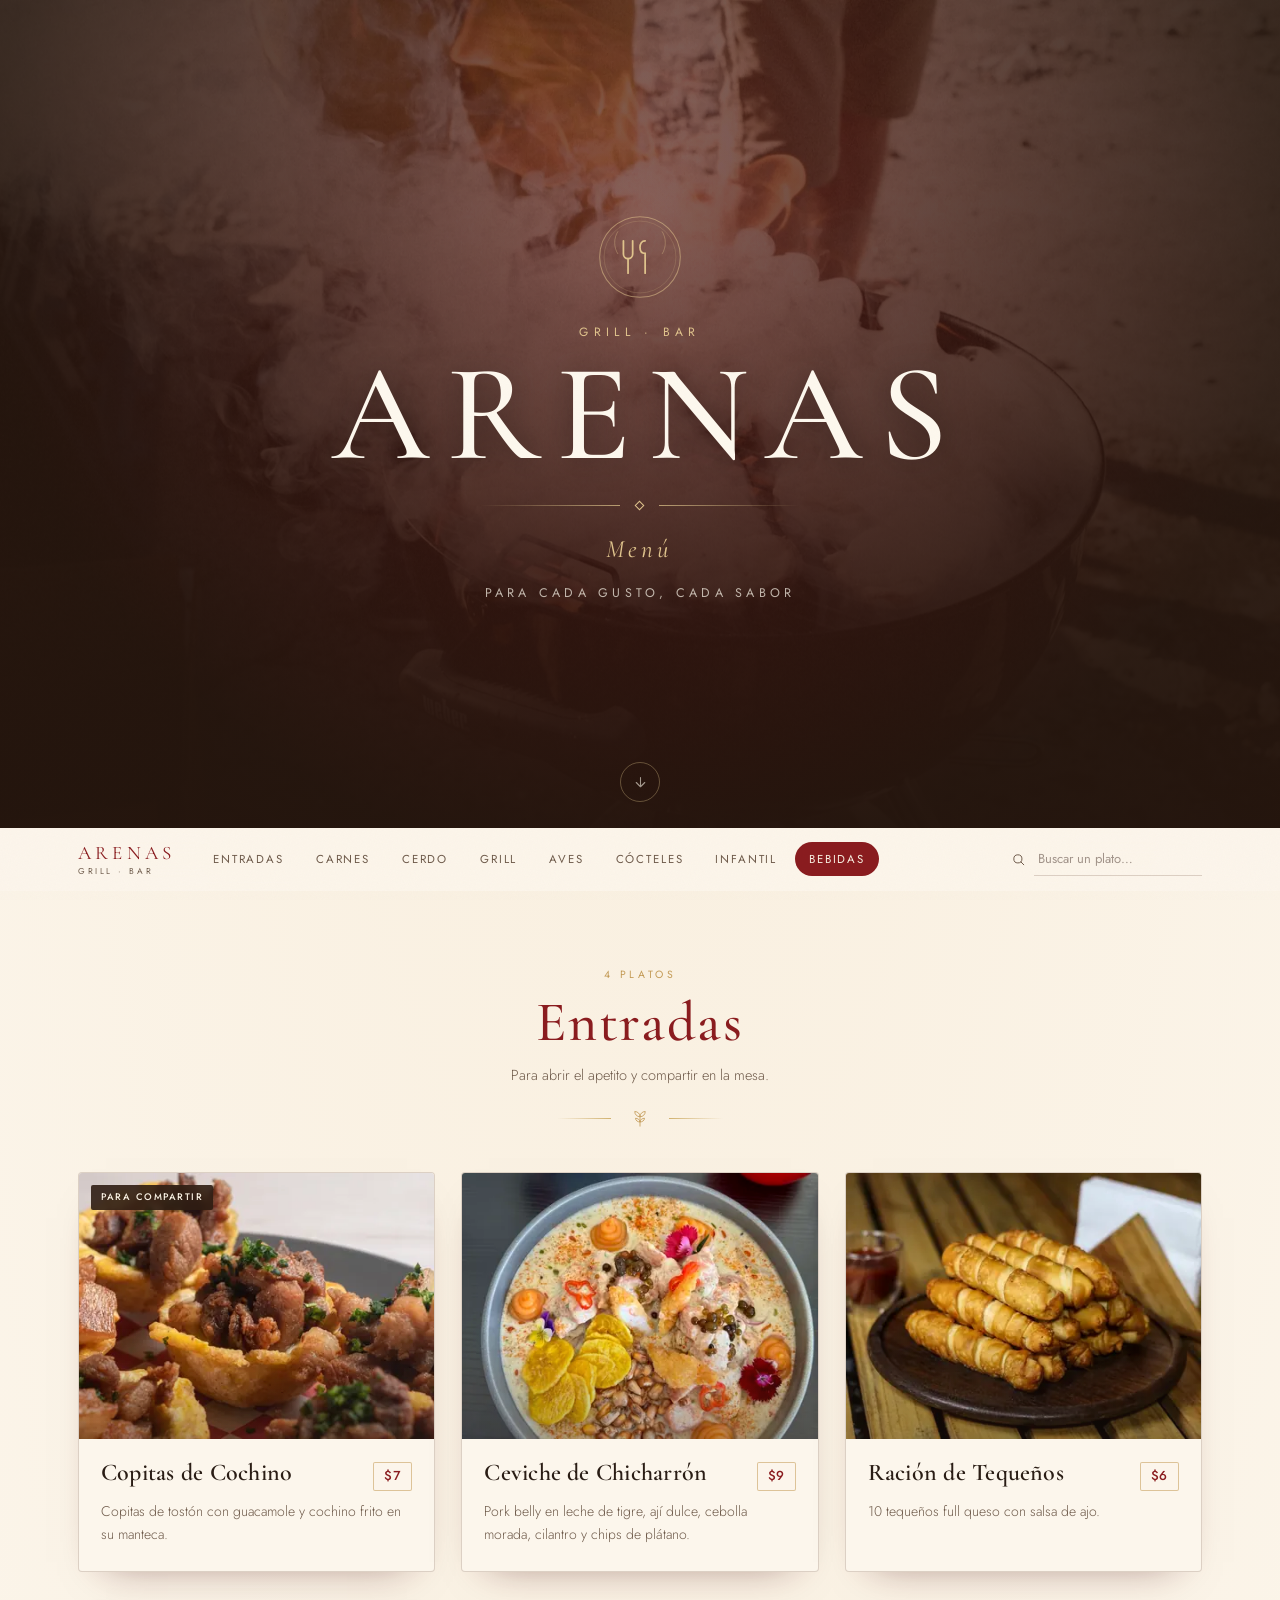
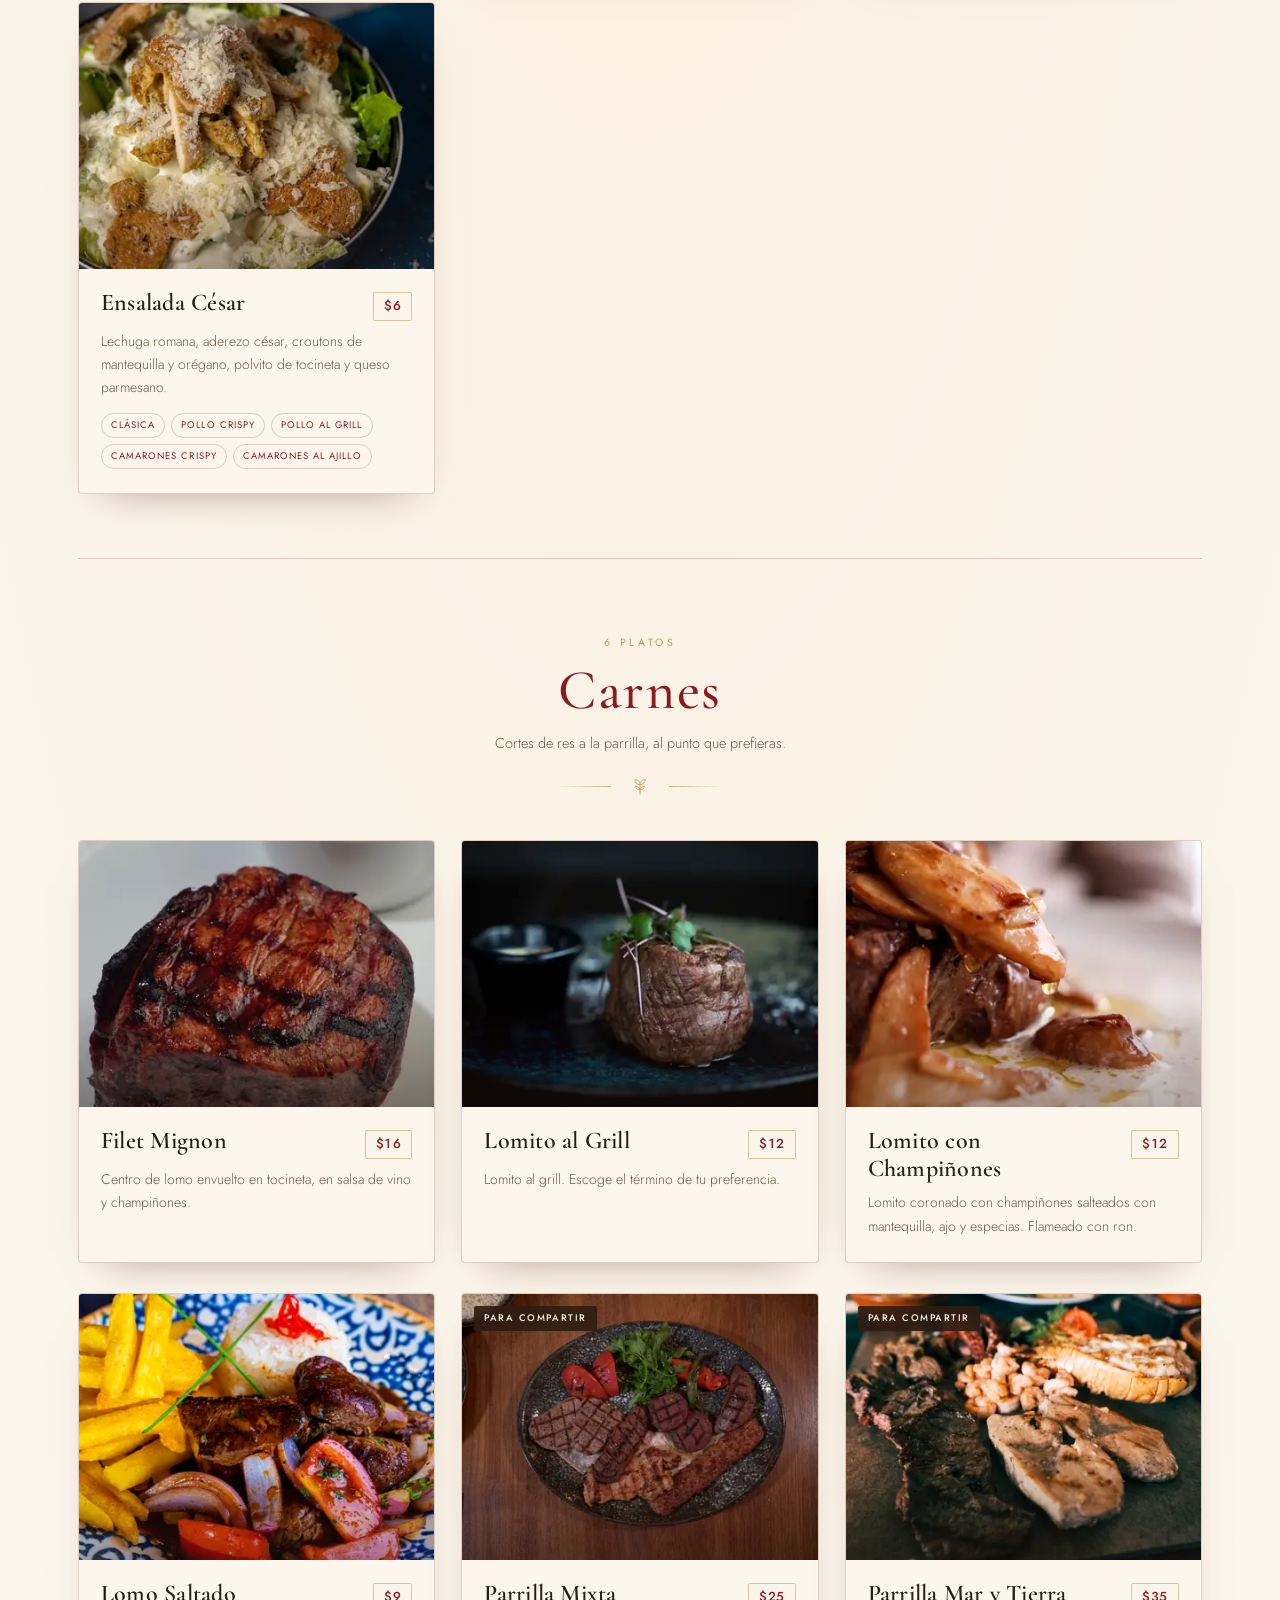
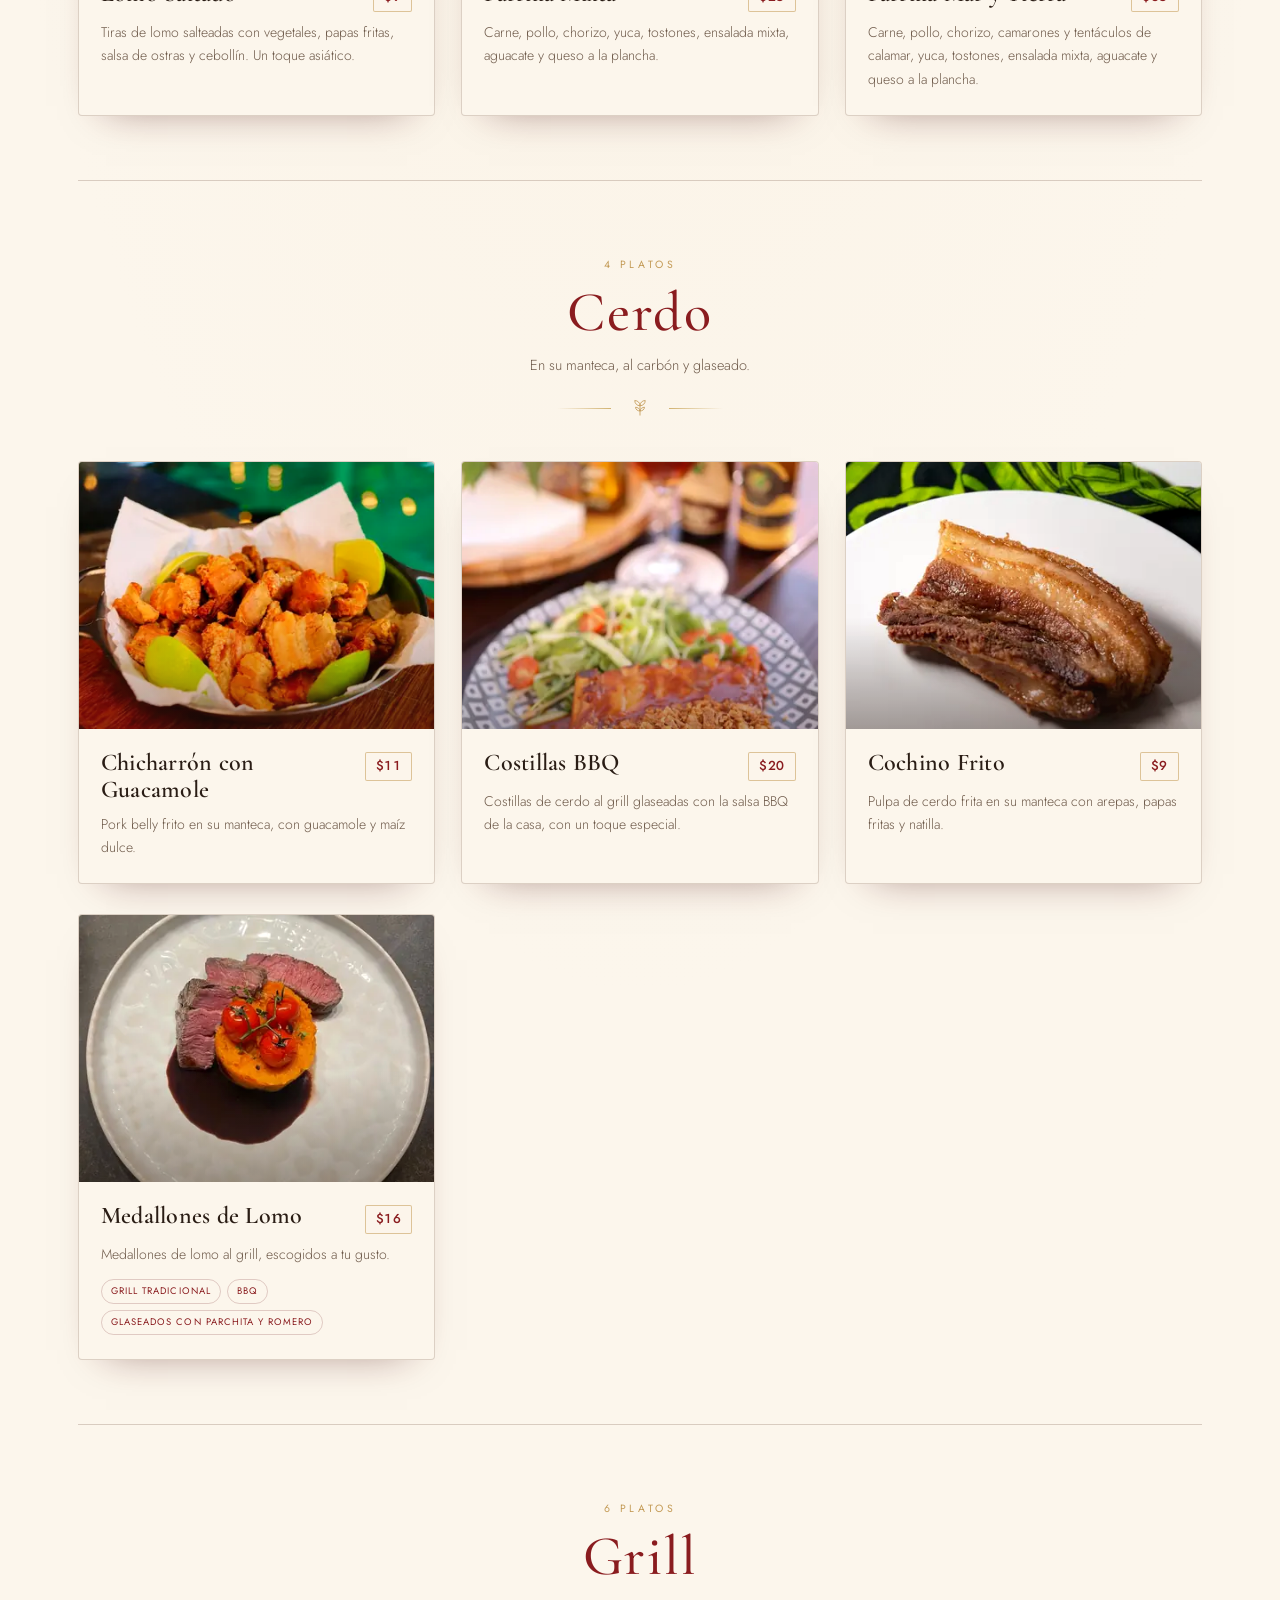
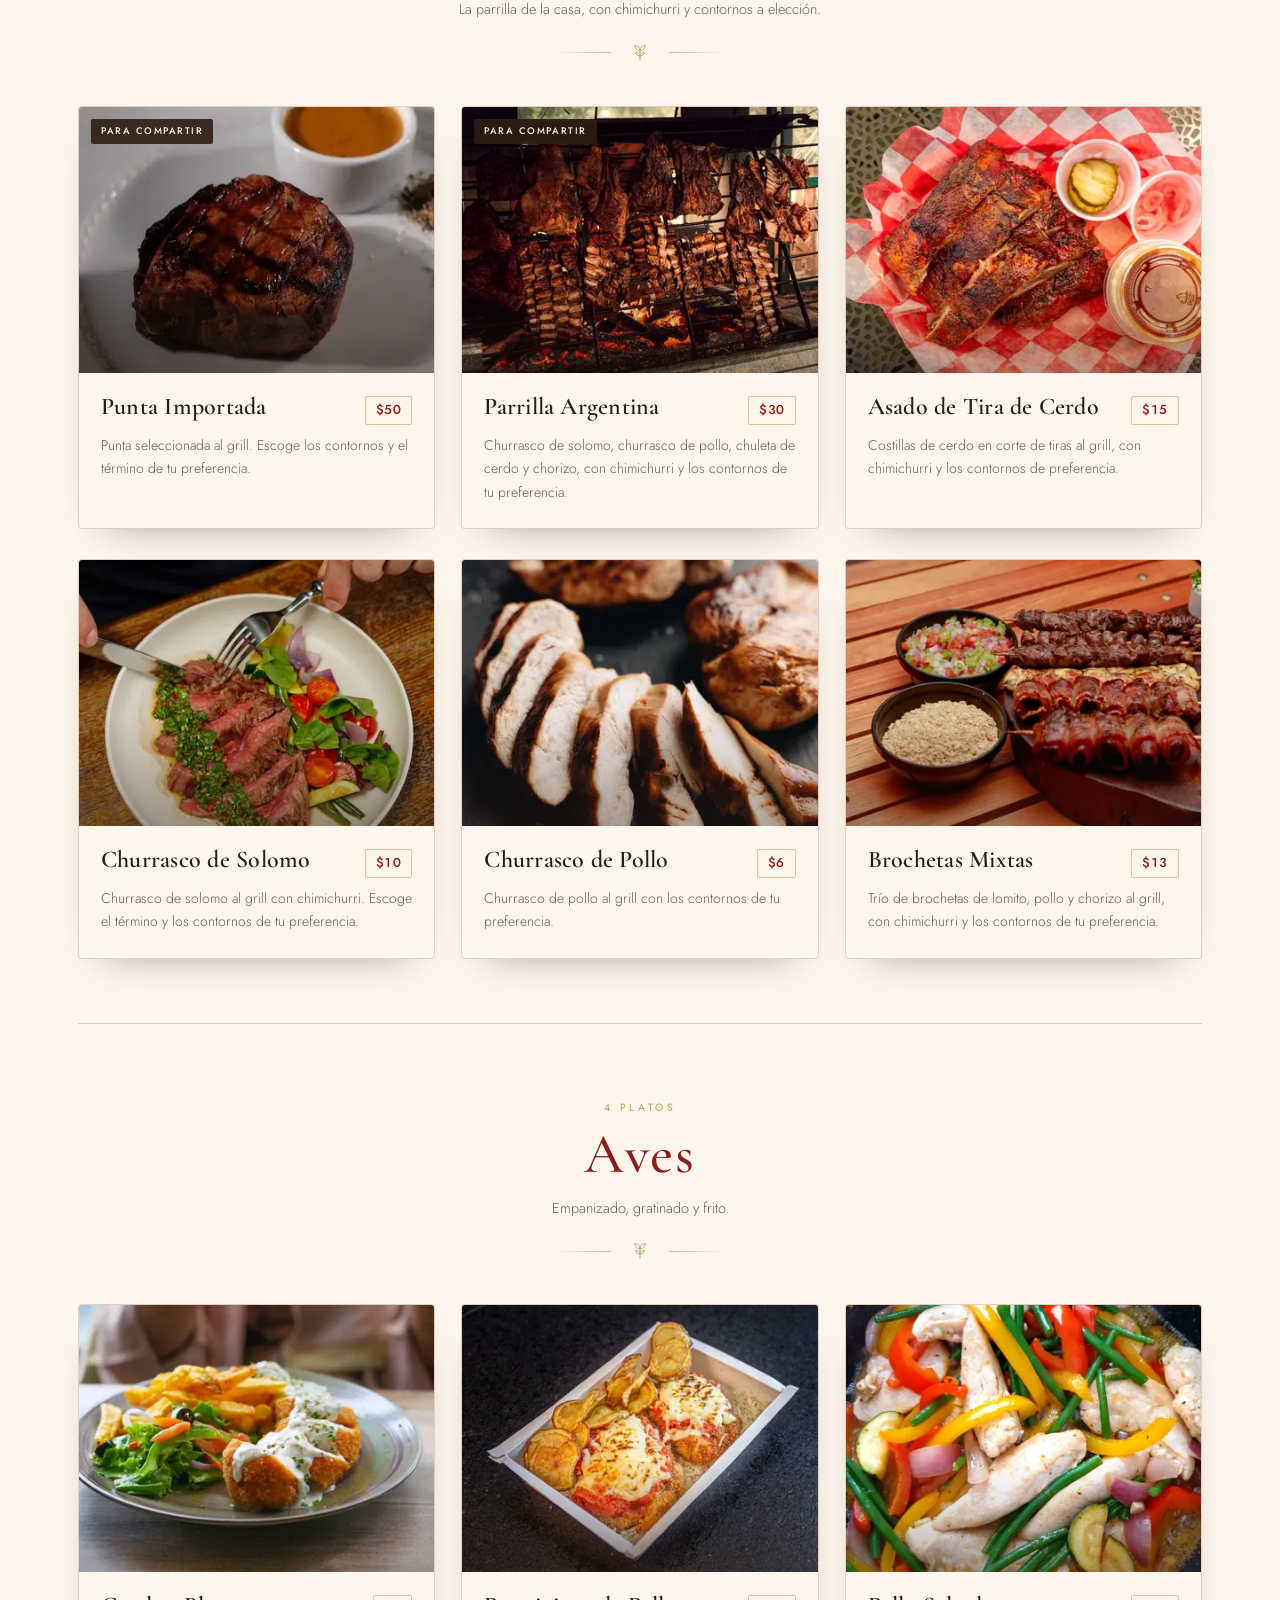
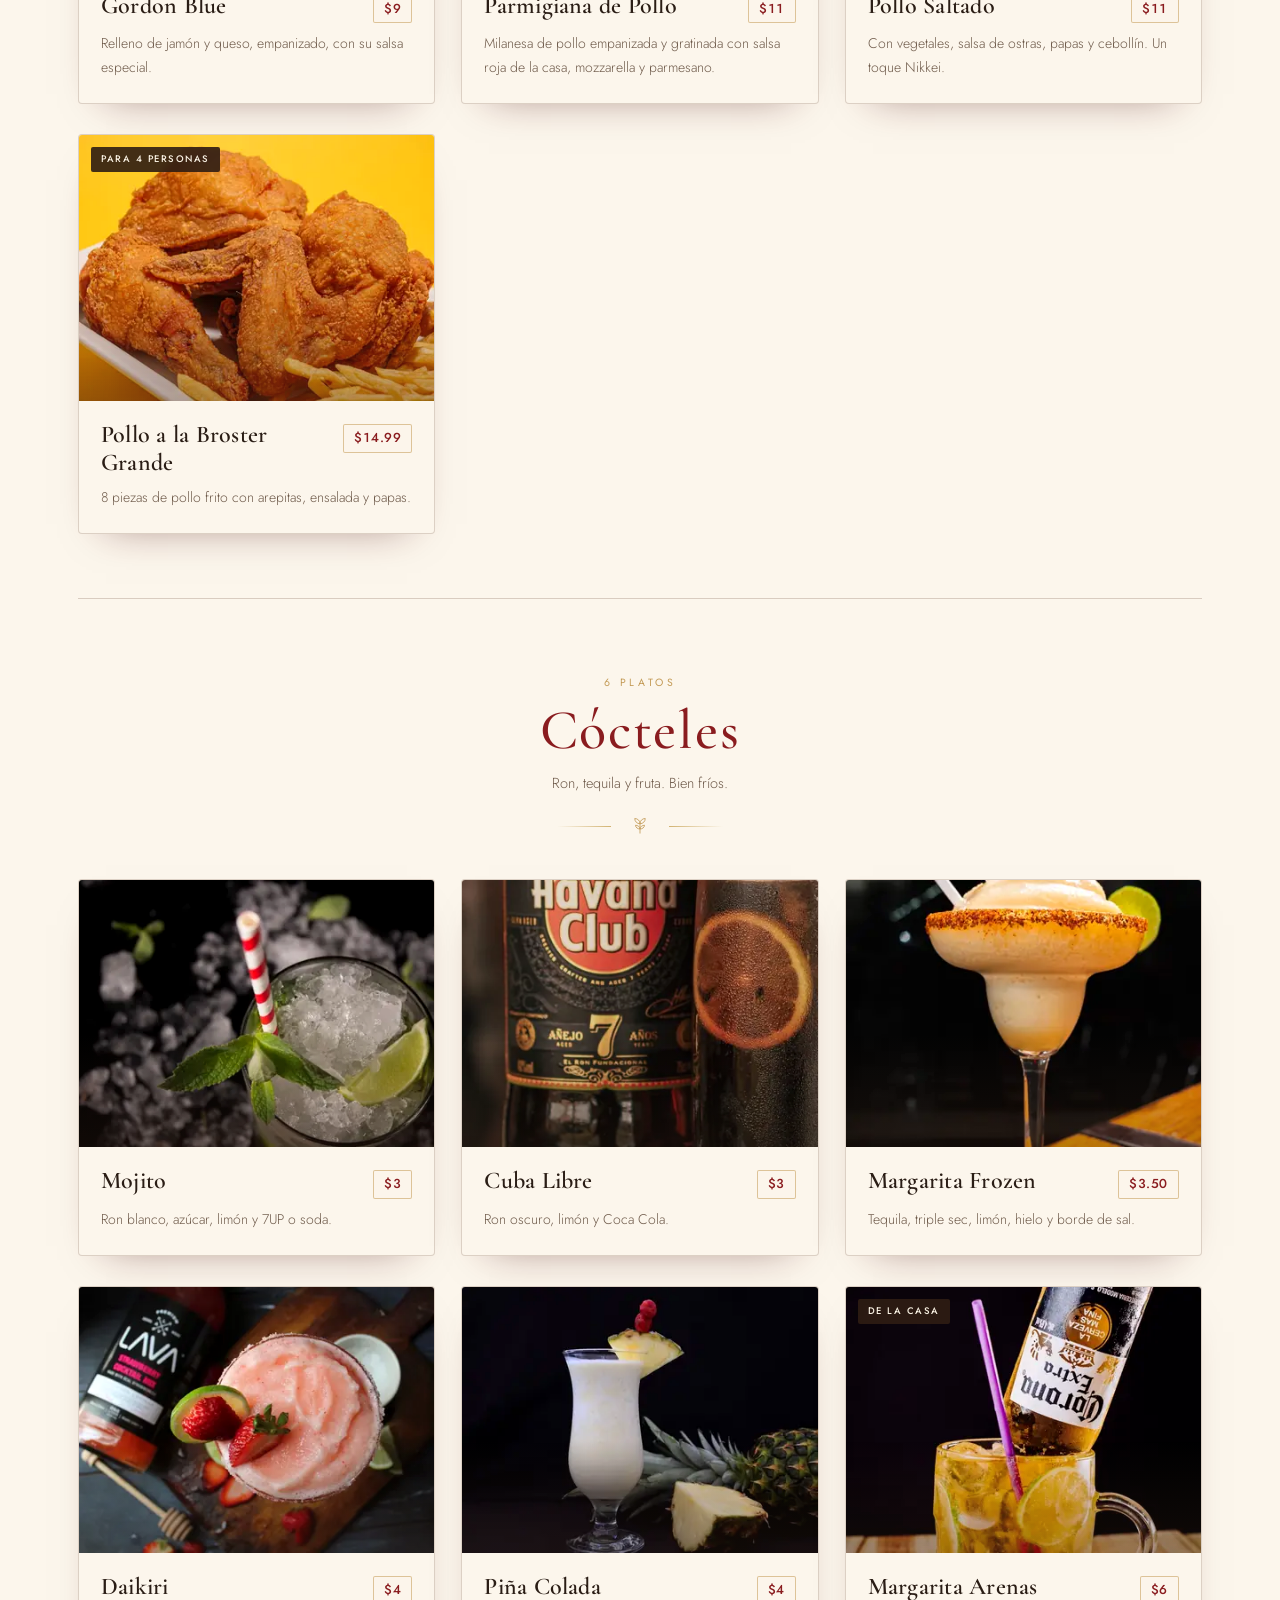
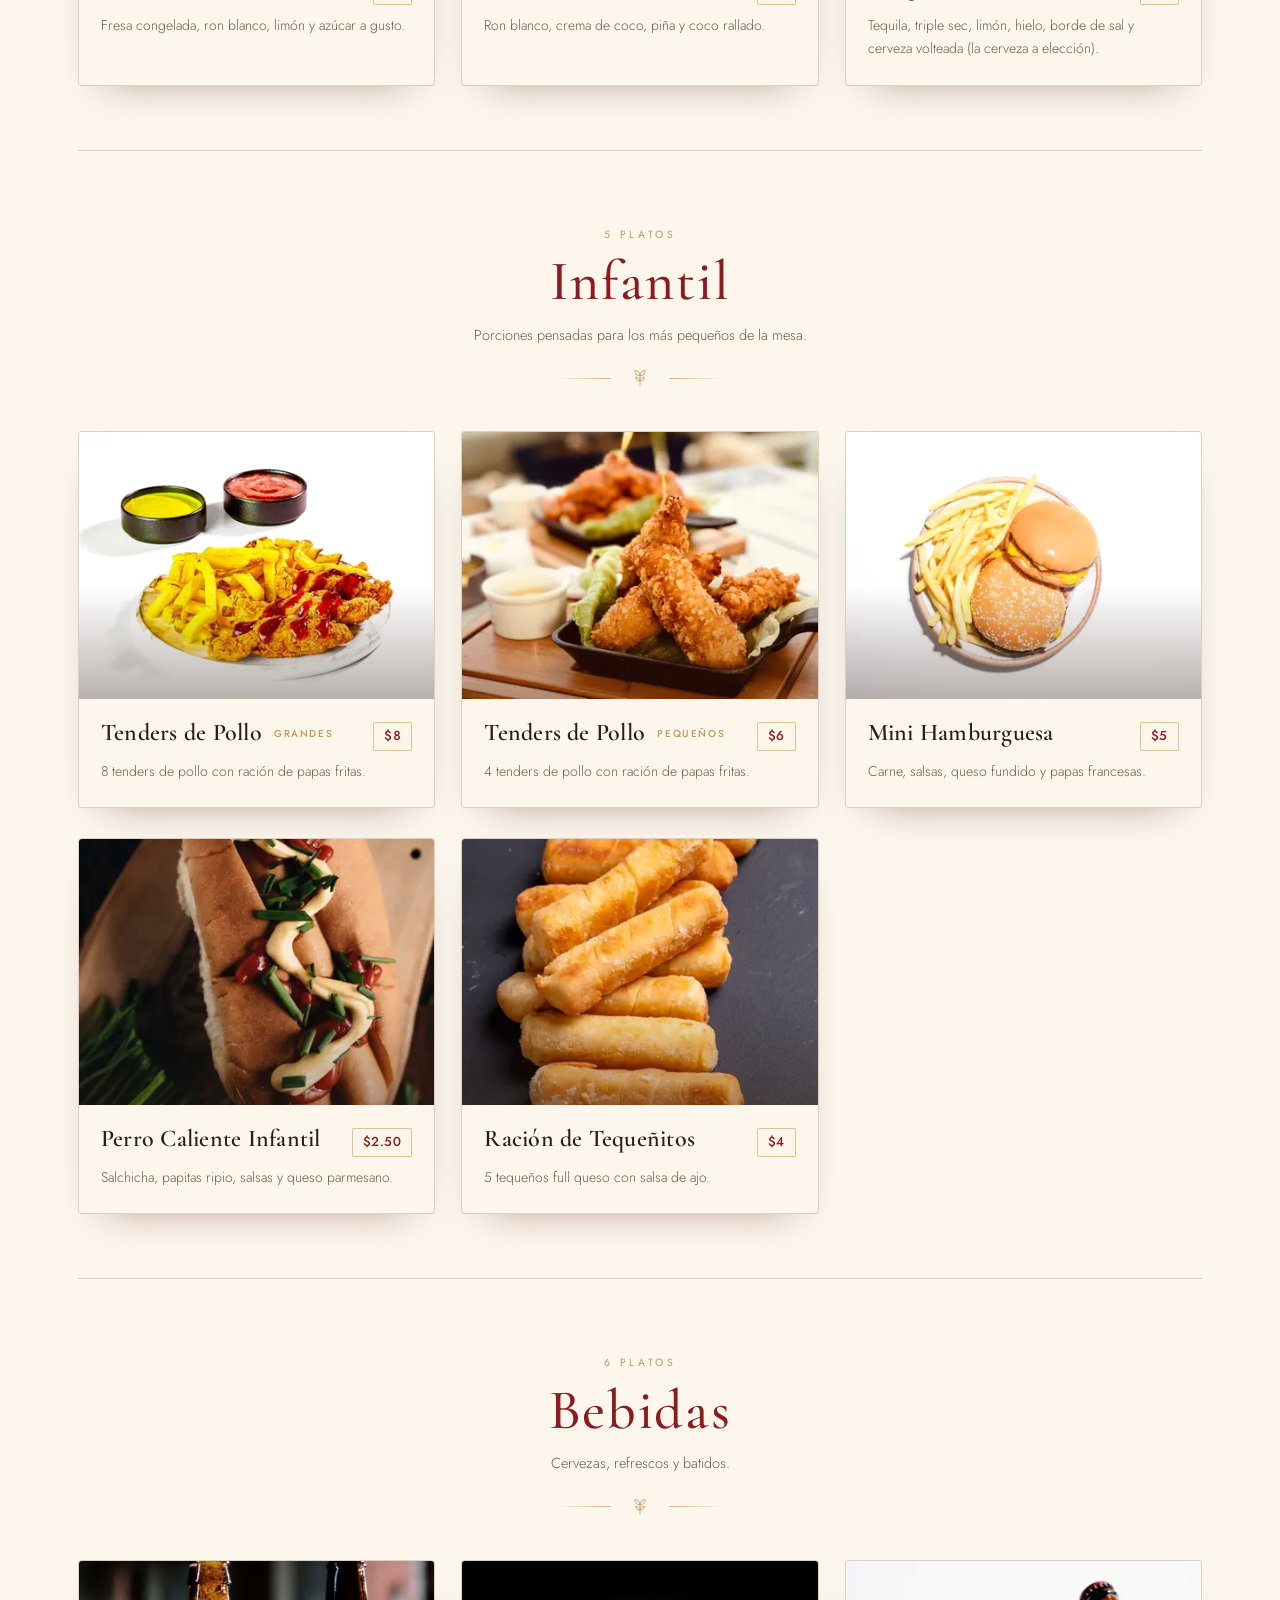
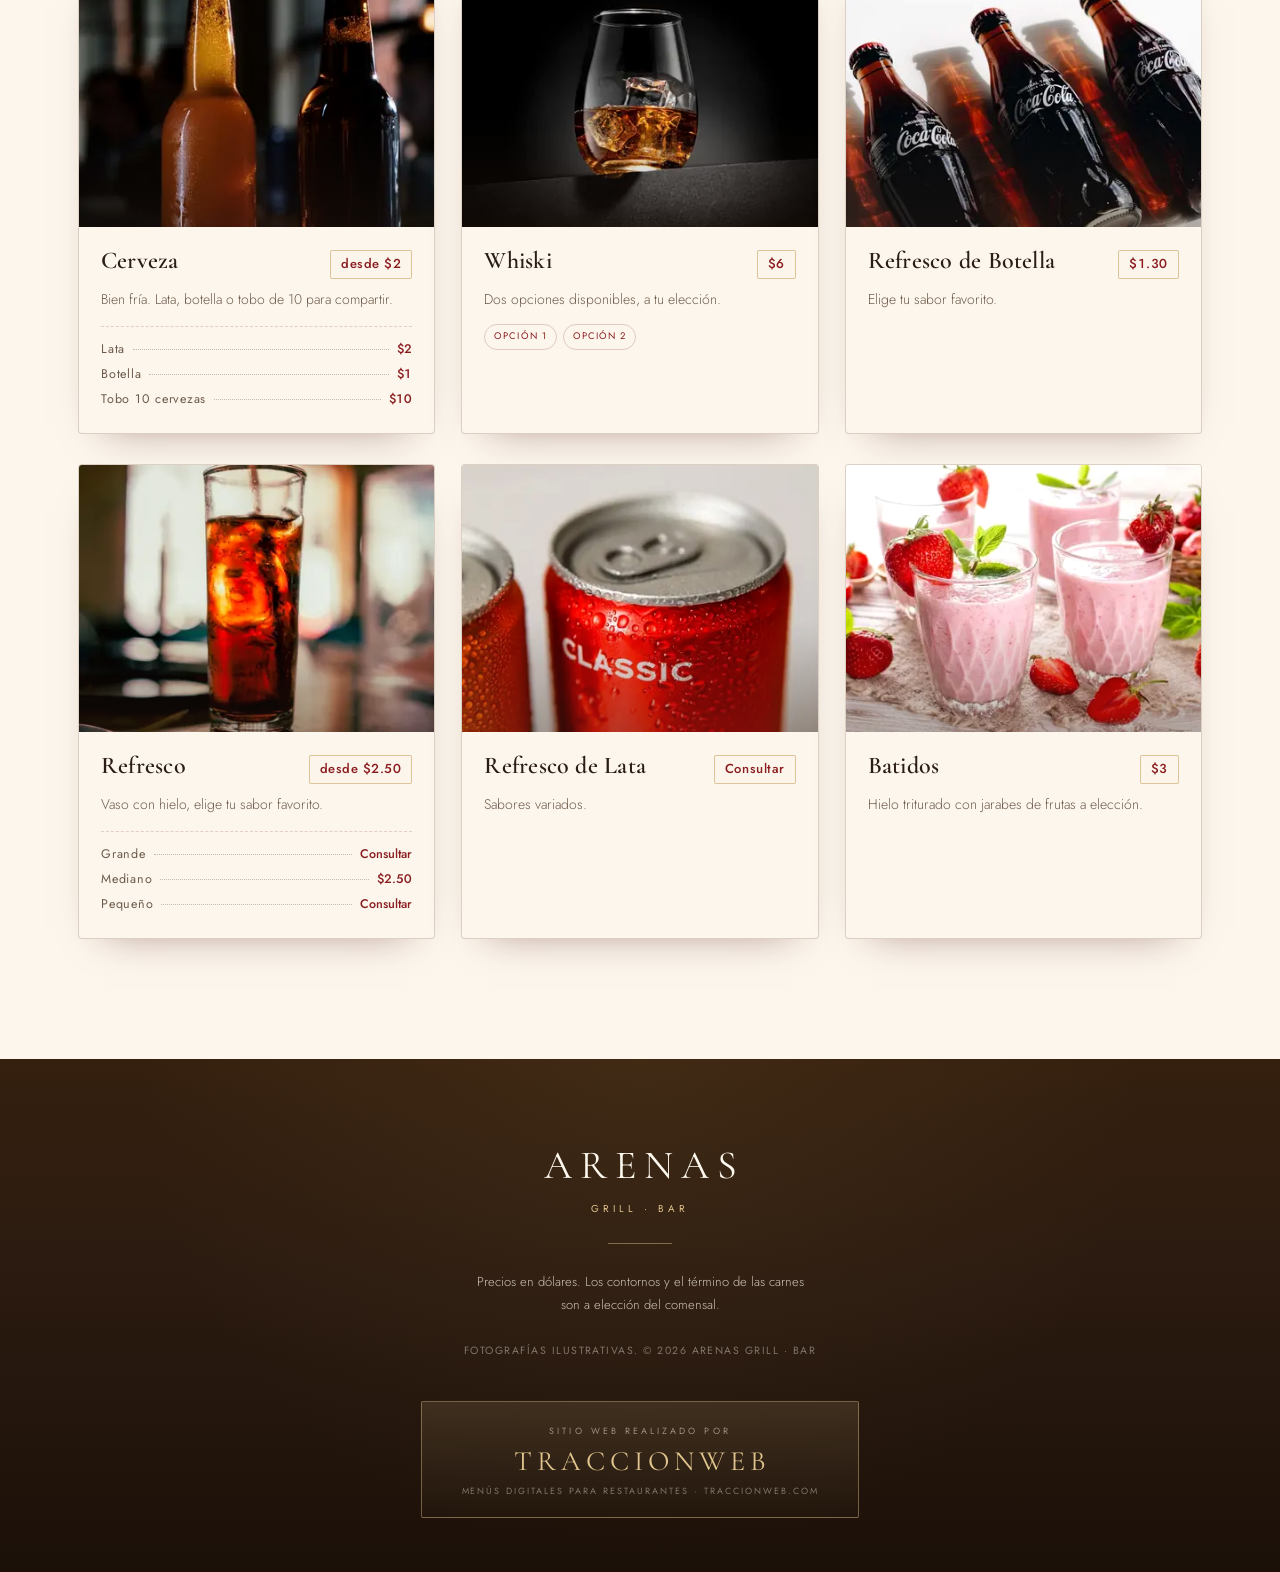
==== commit e66be9bf: "Restaura el menú de mesas en menu-arena" ====
--- a/index.html
+++ b/index.html
@@ -1,540 +1,96 @@
 <!DOCTYPE html>
 <html lang="es">
-  <head>
-    <script>
-      (function () {
-        if (location.pathname.indexOf("/menu-arena") === 0) {
-          var base = document.createElement("base");
-          base.href = "/menu-arena/";
-          document.head.appendChild(base);
-        }
-      })();
-    </script>
-    <meta charset="utf-8" />
-    <meta name="viewport" content="width=device-width, initial-scale=1" />
-    <title>Arenas Grill &amp; Bar · Carta y pedidos por WhatsApp</title>
-    <meta
-      name="description"
-      content="Carta de Arenas Grill & Bar: cortes a la parrilla, Tex-Mex, hamburguesas de autor y coctelería. Arma tu pedido y envíalo por WhatsApp."
-    />
-    <meta name="theme-color" content="#5a0c11" />
-    <meta name="robots" content="index, follow, max-image-preview:large" />
-    <link rel="canonical" href="https://www.traccionweb.com/menu-arena/" />
-    <link rel="icon" href="assets/img/logo.svg" type="image/svg+xml" />
+<head>
+<script>
+/* Servido como traccionweb.com/menu-arena: las rutas relativas cuelgan de ese prefijo. */
+(function () {
+  if (location.pathname.indexOf("/menu-arena") === 0) {
+    var base = document.createElement("base");
+    base.href = "/menu-arena/";
+    document.head.appendChild(base);
+  }
+})();
+</script>
+<meta charset="utf-8">
+<meta name="viewport" content="width=device-width, initial-scale=1">
+<title>ARENAS Grill · Bar — Menú</title>
+<meta name="description" content="Menú digital de ARENAS Grill · Bar: entradas, carnes al grill, cerdo, aves, cócteles y bebidas. Para cada gusto, cada sabor.">
+<meta name="theme-color" content="#2f1d13">
+<link rel="preconnect" href="https://fonts.googleapis.com">
+<link rel="preconnect" href="https://fonts.gstatic.com" crossorigin>
+<link href="https://fonts.googleapis.com/css2?family=Cormorant+Garamond:ital,wght@0,400;0,500;0,600;1,400&family=Jost:wght@300;400;500;600&display=swap" rel="stylesheet">
+<link rel="preload" as="image" href="assets/img/hero-mobile.webp" media="(max-width: 720px)">
+<link rel="preload" as="image" href="assets/img/hero.webp" media="(min-width: 721px)">
+<link rel="stylesheet" href="assets/styles.css?v=10">
+<link rel="icon" href="data:image/svg+xml,%3Csvg xmlns='http://www.w3.org/2000/svg' viewBox='0 0 32 32'%3E%3Crect width='32' height='32' fill='%236B1B1C'/%3E%3Ctext x='16' y='23' font-family='Georgia' font-size='18' fill='%23C6A24B' text-anchor='middle'%3EA%3C/text%3E%3C/svg%3E">
+</head>
+<body>
 
-    <meta property="og:type" content="website" />
-    <meta property="og:url" content="https://www.traccionweb.com/menu-arena/" />
-    <meta property="og:site_name" content="Arenas Grill & Bar" />
-    <meta property="og:title" content="Arenas Grill & Bar · Carta y pedidos por WhatsApp" />
-    <meta property="og:description" content="Carta de Arenas Grill & Bar: cortes a la parrilla, Tex-Mex, hamburguesas de autor y coctelería. Arma tu pedido y envíalo por WhatsApp." />
-    <meta property="og:image" content="https://www.traccionweb.com/menu-arena/assets/img/grill.webp" />
-    <meta property="og:locale" content="es_VE" />
-    <meta name="twitter:card" content="summary_large_image" />
-    <meta name="twitter:title" content="Arenas Grill & Bar · Carta y pedidos por WhatsApp" />
-    <meta name="twitter:description" content="Carta de Arenas Grill & Bar: cortes a la parrilla, Tex-Mex, hamburguesas de autor y coctelería. Arma tu pedido y envíalo por WhatsApp." />
-    <meta name="twitter:image" content="https://www.traccionweb.com/menu-arena/assets/img/grill.webp" />
+<header class="hero">
+  <picture class="hero__photo" aria-hidden="true">
+    <source type="image/webp" media="(max-width: 720px)" srcset="assets/img/hero-mobile.webp">
+    <source type="image/webp" srcset="assets/img/hero.webp">
+    <img src="assets/img/hero.jpg" alt="" width="2000" height="1250" fetchpriority="high" decoding="async">
+  </picture>
+  <div class="hero__veil" aria-hidden="true"></div>
+  <div class="hero__inner">
+    <svg class="hero__mark" viewBox="0 0 120 120" aria-hidden="true">
+      <circle cx="60" cy="60" r="55" fill="none" stroke="currentColor" stroke-width="1.4" opacity=".55"/>
+      <circle cx="60" cy="60" r="49" fill="none" stroke="currentColor" stroke-width=".7" opacity=".35"/>
+      <g fill="none" stroke="currentColor" stroke-width="2.4" stroke-linecap="round">
+        <path d="M50 38v18c0 3.5-2.8 6.3-6.3 6.3S37.4 59.5 37.4 56V38"/>
+        <path d="M43.7 62.3V82"/>
+        <path d="M67 38c-4.5 0-7 4-7 9s2.5 8 7 8v27"/>
+      </g>
+      <path d="M30 25c-6 9-6 22 0 31" fill="none" stroke="currentColor" stroke-width="1" opacity=".5"/>
+      <path d="M90 25c6 9 6 22 0 31" fill="none" stroke="currentColor" stroke-width="1" opacity=".5"/>
+    </svg>
+    <p class="hero__eyebrow">Grill · Bar</p>
+    <h1 class="hero__title">Arenas</h1>
+    <div class="hero__rule" aria-hidden="true"><span></span><i></i><span></span></div>
+    <p class="hero__kicker">Menú</p>
+    <p class="hero__tagline">Para cada gusto, cada sabor</p>
+  </div>
+  <a class="hero__scroll" href="#entradas" aria-label="Ir al menú">
+    <svg viewBox="0 0 24 24" aria-hidden="true"><path d="M12 5v13M6 12l6 6 6-6" fill="none" stroke="currentColor" stroke-width="1.5" stroke-linecap="round" stroke-linejoin="round"/></svg>
+  </a>
+</header>
 
-    <link rel="preconnect" href="https://fonts.googleapis.com" />
-    <link rel="preconnect" href="https://fonts.gstatic.com" crossorigin />
-    <link
-      href="https://fonts.googleapis.com/css2?family=Cormorant+Garamond:ital,wght@0,400;0,500;600;1,400;1,500&family=Jost:wght@300;400;500;600&display=swap"
-      rel="stylesheet"
-    />
-    <link rel="preload" as="image" href="assets/img/grill.webp" fetchpriority="high" />
-    <link rel="stylesheet" href="assets/css/styles.css?v=4" />
+<div class="toolbar" id="toolbar">
+  <div class="toolbar__inner">
+    <div class="toolbar__brand">Arenas<span>Grill · Bar</span></div>
+    <nav class="chips" id="chips" aria-label="Categorías del menú"></nav>
+    <div class="search" role="search">
+      <svg viewBox="0 0 24 24" aria-hidden="true"><circle cx="11" cy="11" r="6.5" fill="none" stroke="currentColor" stroke-width="1.6"/><path d="m16 16 4.5 4.5" fill="none" stroke="currentColor" stroke-width="1.6" stroke-linecap="round"/></svg>
+      <input id="search" type="search" placeholder="Buscar un plato…" autocomplete="off" aria-label="Buscar un plato">
+    </div>
+  </div>
+</div>
 
-    <script type="application/ld+json">
-      {
-        "@context": "https://schema.org",
-        "@type": "Restaurant",
-        "name": "Arenas Grill & Bar",
-        "legalName": "Arenas, C.A",
-        "telephone": "+58 414-953-5760",
-        "priceRange": "US$",
-        "servesCuisine": ["Parrilla", "Tex-Mex", "Hamburguesas", "Coctelería"],
-        "image": "https://www.traccionweb.com/menu-arena/assets/img/grill.webp",
-        "logo": "https://www.traccionweb.com/menu-arena/assets/img/logo.svg",
-        "sameAs": ["https://www.instagram.com/arenas_grill_bar/"],
-        "acceptsReservations": true
-      }
-    </script>
-  </head>
-  <body>
-    <a class="skip" href="#carta">Ir a la carta</a>
+<main id="menu" class="menu"></main>
 
-    <div class="topbar">
-      <div class="shell topbar-inner">
-        <div class="topbar-left">
-          <span class="state-dot" id="topDot" aria-hidden="true"></span>
-          <span id="topStatus">Consultando horario…</span>
-          <span class="topbar-sep" aria-hidden="true"></span>
-          <span id="topHours">Hoy · —</span>
-        </div>
-        <div class="topbar-right">
-          <a href="https://wa.me/584149535760" target="_blank" rel="noopener" id="topWa">
-            +58 414-953-5760
-          </a>
-          <span class="topbar-sep" aria-hidden="true"></span>
-          <a href="https://www.instagram.com/arenas_grill_bar/" target="_blank" rel="noopener" id="topIg">
-            @arenas_grill_bar
-          </a>
-        </div>
-      </div>
+<p class="empty" id="empty" hidden>No encontramos platos con ese nombre.</p>
+
+<footer class="footer">
+  <div class="footer__inner">
+    <p class="footer__brand">Arenas</p>
+    <p class="footer__sub">Grill · Bar</p>
+    <div class="footer__rule" aria-hidden="true"></div>
+    <p class="footer__note">Precios en dólares. Los contornos y el término de las carnes son a elección del comensal.</p>
+    <p class="footer__fine">Fotografías ilustrativas. © <span id="year"></span> Arenas Grill · Bar</p>
+
+    <!-- Crédito de autor: reemplaza el href por tu enlace o WhatsApp cuando lo tengas -->
+    <div class="credit">
+      <span class="credit__label">Sitio web realizado por</span>
+      <a class="credit__brand" href="https://traccionweb.com" target="_blank" rel="noopener">TraccionWeb</a>
+      <span class="credit__hint">Menús digitales para restaurantes · traccionweb.com</span>
     </div>
+  </div>
+</footer>
 
-    <header class="masthead" id="masthead">
-      <div class="shell masthead-inner">
-        <a class="brand" href="#inicio" aria-label="Arenas Grill & Bar, inicio">
-          <img class="brand-badge" src="assets/img/logo.svg" alt="" width="46" height="46" />
-          <span class="brand-type">
-            <span class="brand-name">Arenas</span>
-            <span class="brand-sub">Grill · Bar</span>
-          </span>
-        </a>
-
-        <nav class="nav" aria-label="Navegación principal">
-          <a href="#carta">La carta</a>
-          <a href="#experiencia">La casa</a>
-          <a href="#horarios">Horarios</a>
-          <a href="#contacto">Contacto</a>
-        </nav>
-
-        <div class="masthead-actions">
-          <a
-            class="wa-link"
-            id="headerWa"
-            href="https://wa.me/584149535760"
-            target="_blank"
-            rel="noopener"
-            aria-label="Escribir por WhatsApp"
-          >
-            <svg viewBox="0 0 24 24" fill="currentColor" aria-hidden="true">
-              <path
-                d="M12.04 2C6.58 2 2.13 6.45 2.13 11.91c0 1.75.46 3.45 1.32 4.95L2 22l5.25-1.38a9.9 9.9 0 0 0 4.79 1.22h.01c5.46 0 9.91-4.45 9.91-9.91C21.96 6.45 17.5 2 12.04 2Zm4.52 13.86c-.21.58-1.2 1.11-1.68 1.18-.43.06-.97.09-1.57-.1-.36-.11-.82-.26-1.41-.52-2.49-1.07-4.12-3.58-4.24-3.74-.12-.16-1.01-1.34-1.01-2.56 0-1.22.63-1.82.86-2.07.23-.25.5-.31.66-.31h.48c.15.01.36-.05.56.43.21.5.71 1.73.77 1.85.06.12.1.27.02.43-.09.16-.13.27-.25.41-.12.14-.26.32-.37.43-.13.12-.25.26-.11.51.14.25.64 1.06 1.38 1.72.95.84 1.75 1.11 2 1.23.25.12.4.1.54-.06.14-.16.62-.71.78-.96.17-.25.33-.21.56-.12.22.08 1.44.68 1.69.8.25.12.42.18.48.29.06.1.06.6-.15 1.18Z"
-              />
-            </svg>
-          </a>
-          <button class="cart-btn" id="openCart" type="button" aria-label="Abrir el pedido">
-            <svg viewBox="0 0 24 24" fill="none" stroke="currentColor" stroke-width="1.6" aria-hidden="true">
-              <path d="M3 4h2l2.4 11.1a2 2 0 0 0 2 1.6h7.2a2 2 0 0 0 2-1.6L20 8H6.2" stroke-linecap="round" />
-              <circle cx="10" cy="20" r="1.3" fill="currentColor" stroke="none" />
-              <circle cx="17" cy="20" r="1.3" fill="currentColor" stroke="none" />
-            </svg>
-            <span class="cart-label">Pedido</span>
-            <span class="cart-count" id="cartCount">0</span>
-          </button>
-        </div>
-      </div>
-    </header>
-
-    <main>
-      <section class="hero" id="inicio">
-        <img class="agave-deco left" src="assets/img/agave.svg" alt="" aria-hidden="true" width="340" height="340" loading="lazy" decoding="async" />
-        <img class="agave-deco right" src="assets/img/agave.svg" alt="" aria-hidden="true" width="340" height="340" loading="lazy" decoding="async" />
-
-        <div class="shell hero-grid">
-          <div class="hero-copy">
-            <p class="kicker">Arenas, C.A · J501472530</p>
-            <h1 class="hero-title">Para cada gusto,<em>cada sabor.</em></h1>
-            <p class="hero-sub">
-              Cortes a la parrilla, cocina Tex-Mex, hamburguesas de autor y coctelería de barra.
-              La carta de Arenas Grill &amp; Bar, lista para pedir en un solo mensaje.
-            </p>
-            <div class="hero-actions">
-              <a class="btn btn-primary" href="#carta">Explorar la carta</a>
-              <a
-                class="link-quiet"
-                id="heroWa"
-                href="https://wa.me/584149535760"
-                target="_blank"
-                rel="noopener"
-              >
-                Pedir por WhatsApp →
-              </a>
-            </div>
-            <div class="hero-meta">
-              <div class="meta-block">
-                <span class="meta-label">Hoy</span>
-                <strong class="meta-value" id="heroToday">—</strong>
-              </div>
-              <div class="meta-block">
-                <span class="meta-label">Estado</span>
-                <strong class="meta-value" id="heroStatus">—</strong>
-              </div>
-              <div class="meta-block">
-                <span class="meta-label">Pedidos</span>
-                <strong class="meta-value">Delivery &amp; retiro</strong>
-              </div>
-            </div>
-          </div>
-
-          <figure class="hero-visual">
-            <img src="assets/img/grill.webp" alt="Corte de carne a la parrilla" width="1700" height="956" fetchpriority="high" decoding="async" />
-            <figcaption class="hero-caption">
-              <span class="cap-kicker">De la parrilla</span>
-              <span class="cap-title">Punta Importada</span>
-              <span class="cap-price">US$ 50.00</span>
-            </figcaption>
-          </figure>
-        </div>
-
-        <div class="hero-band">
-          <div class="shell">
-            <span>Parrilla</span>
-            <span>Tex-Mex</span>
-            <span>Coctelería</span>
-            <span>Pedidos por WhatsApp</span>
-          </div>
-        </div>
-      </section>
-
-      <section class="karaoke-banner" aria-labelledby="karaokeTitle">
-        <div class="shell karaoke-inner">
-          <div class="karaoke-copy">
-            <p class="karaoke-kicker">Noches de karaoke</p>
-            <h2 id="karaokeTitle">¡Canta, brinda y disfruta en Arenas!</h2>
-            <p>Reserva tu mesa para nuestras noches de karaoke. Consulta fechas y horarios por WhatsApp.</p>
-          </div>
-          <a class="btn btn-primary" id="karaokeWa" href="https://wa.me/584149535760" target="_blank" rel="noopener">
-            Reservar mesa
-          </a>
-        </div>
-      </section>
-
-      <section class="signature" aria-labelledby="signatureTitle">
-        <div class="shell">
-          <header class="section-head">
-            <div>
-              <p class="kicker">Selección de la casa</p>
-              <h2 id="signatureTitle">Los imprescindibles</h2>
-            </div>
-            <a class="link-gold" href="#carta">Ver toda la carta</a>
-          </header>
-          <div class="signature-grid" id="signatureGrid"></div>
-        </div>
-      </section>
-
-      <div class="category-bar" id="categoryBar">
-        <div class="shell category-inner">
-          <div class="cat-links" id="chips" aria-label="Categorías de la carta"></div>
-          <div class="cat-search">
-            <svg viewBox="0 0 24 24" fill="none" stroke="currentColor" stroke-width="1.8" aria-hidden="true">
-              <circle cx="11" cy="11" r="7" />
-              <path d="m20 20-3.6-3.6" stroke-linecap="round" />
-            </svg>
-            <input type="search" id="search" placeholder="Buscar en la carta" autocomplete="off" />
-          </div>
-        </div>
-      </div>
-
-      <section class="carta" id="carta" aria-label="Carta de Arenas Grill & Bar">
-        <div class="shell" id="menuSections"></div>
-      </section>
-
-      <section class="experience" id="experiencia">
-        <div class="shell">
-          <header class="section-head center">
-            <p class="kicker">La casa</p>
-            <h2>Fuego, madera y sobremesa</h2>
-            <p class="section-lead">
-              Una barra para la noche, una parrilla que no descansa y una mesa pensada para
-              quedarse. Así se vive Arenas.
-            </p>
-          </header>
-          <div class="gallery">
-            <figure>
-              <img src="assets/img/interior.webp" alt="Salón de Arenas Grill & Bar" width="1700" height="1133" loading="lazy" decoding="async" />
-              <figcaption>Salón principal</figcaption>
-            </figure>
-            <figure>
-              <img src="assets/img/grill.webp" alt="Corte a la parrilla" width="1700" height="956" loading="lazy" decoding="async" />
-              <figcaption>La parrilla</figcaption>
-            </figure>
-            <figure>
-              <img src="assets/img/cocktails.webp" alt="Cócteles de la casa" width="1100" height="1650" loading="lazy" decoding="async" />
-              <figcaption>La barra</figcaption>
-            </figure>
-            <figure>
-              <img src="assets/img/kitchen.webp" alt="Cocina de Arenas" width="1100" height="733" loading="lazy" decoding="async" />
-              <figcaption>En cocina</figcaption>
-            </figure>
-          </div>
-        </div>
-      </section>
-
-      <section class="hours" id="horarios">
-        <div class="shell hours-grid">
-          <div>
-            <p class="kicker">Horario de atención</p>
-            <h2 class="hours-title">Abiertos para <em>tu próxima mesa.</em></h2>
-            <div class="hours-status" id="hoursStatus" data-state="closed">
-              <span class="state-dot" aria-hidden="true"></span>
-              <div>
-                <strong id="hoursState">Consultando…</strong>
-                <span id="hoursDetail">Hora de Venezuela (GMT-4)</span>
-              </div>
-            </div>
-            <div class="hours-cta">
-              <a
-                class="btn btn-line"
-                id="hoursWa"
-                href="https://wa.me/584149535760"
-                target="_blank"
-                rel="noopener"
-              >
-                Escribir por WhatsApp
-              </a>
-            </div>
-          </div>
-          <div>
-            <ul class="schedule" id="hoursList"></ul>
-            <p class="hours-note">Todos los horarios en hora de Venezuela (GMT-4)</p>
-          </div>
-        </div>
-      </section>
-
-      <section class="contact" id="contacto">
-        <div class="shell contact-grid">
-          <a class="contact-card" id="contactWa" href="https://wa.me/584149535760" target="_blank" rel="noopener">
-            <span class="contact-icon">
-              <svg viewBox="0 0 24 24" fill="currentColor" aria-hidden="true">
-                <path
-                  d="M12.04 2C6.58 2 2.13 6.45 2.13 11.91c0 1.75.46 3.45 1.32 4.95L2 22l5.25-1.38a9.9 9.9 0 0 0 4.79 1.22h.01c5.46 0 9.91-4.45 9.91-9.91C21.96 6.45 17.5 2 12.04 2Zm4.52 13.86c-.21.58-1.2 1.11-1.68 1.18-.43.06-.97.09-1.57-.1-.36-.11-.82-.26-1.41-.52-2.49-1.07-4.12-3.58-4.24-3.74-.12-.16-1.01-1.34-1.01-2.56 0-1.22.63-1.82.86-2.07.23-.25.5-.31.66-.31h.48c.15.01.36-.05.56.43.21.5.71 1.73.77 1.85.06.12.1.27.02.43-.09.16-.13.27-.25.41-.12.14-.26.32-.37.43-.13.12-.25.26-.11.51.14.25.64 1.06 1.38 1.72.95.84 1.75 1.11 2 1.23.25.12.4.1.54-.06.14-.16.62-.71.78-.96.17-.25.33-.21.56-.12.22.08 1.44.68 1.69.8.25.12.42.18.48.29.06.1.06.6-.15 1.18Z"
-                />
-              </svg>
-            </span>
-            <span class="contact-text">
-              <span class="contact-label">Pedidos y reservas</span>
-              <span class="contact-value">WhatsApp</span>
-              <span class="contact-note">+58 414-953-5760</span>
-            </span>
-          </a>
-
-          <a
-            class="contact-card"
-            id="contactIg"
-            href="https://www.instagram.com/arenas_grill_bar/"
-            target="_blank"
-            rel="noopener"
-          >
-            <span class="contact-icon">
-              <svg viewBox="0 0 24 24" fill="none" stroke="currentColor" stroke-width="1.7" aria-hidden="true">
-                <rect x="3" y="3" width="18" height="18" rx="5" />
-                <circle cx="12" cy="12" r="4" />
-                <circle cx="17.2" cy="6.8" r="1.1" fill="currentColor" stroke="none" />
-              </svg>
-            </span>
-            <span class="contact-text">
-              <span class="contact-label">Síguenos</span>
-              <span class="contact-value">Instagram</span>
-              <span class="contact-note">@arenas_grill_bar</span>
-            </span>
-          </a>
-
-          <div class="contact-card">
-            <span class="contact-icon">
-              <svg viewBox="0 0 24 24" fill="none" stroke="currentColor" stroke-width="1.7" aria-hidden="true">
-                <path d="M4 9h16v11H4zM8 9V6a4 4 0 0 1 8 0v3" stroke-linejoin="round" />
-              </svg>
-            </span>
-            <span class="contact-text">
-              <span class="contact-label">La casa</span>
-              <span class="contact-value">Arenas, C.A</span>
-              <span class="contact-note">RIF J501472530 · Precios en US$</span>
-            </span>
-          </div>
-        </div>
-      </section>
-    </main>
-
-    <section class="credit-bar" aria-label="Crédito del sitio">
-      <div class="shell credit-inner">
-        <div class="credit-brand">
-          <span class="credit-mark" aria-hidden="true">TW</span>
-          <span class="credit-copy">
-            <span class="credit-label">Diseño y desarrollo web</span>
-            <a class="credit-btn" href="https://traccionweb.com" target="_blank" rel="noopener">
-              <span>Traccionweb</span>
-              <svg viewBox="0 0 24 24" fill="none" stroke="currentColor" stroke-width="1.8" aria-hidden="true">
-                <path d="M7 17 17 7M9 7h8v8" stroke-linecap="round" stroke-linejoin="round" />
-              </svg>
-            </a>
-          </span>
-        </div>
-        <span class="credit-note">Menús digitales · Experiencias web</span>
-      </div>
-    </section>
-
-    <footer class="site-footer">
-      <div class="shell">
-        <div class="footer-grid">
-          <div class="footer-brand">
-            <div class="brand">
-              <img class="brand-badge" src="assets/img/logo.svg" alt="" width="46" height="46" />
-              <span class="brand-type">
-                <span class="brand-name">Arenas</span>
-                <span class="brand-sub">Grill · Bar</span>
-              </span>
-            </div>
-            <p>
-              Parrilla, Tex-Mex y coctelería. Para cada gusto, cada sabor. Pide desde la carta
-              digital y recibe en casa o retira en el local.
-            </p>
-          </div>
-          <div class="footer-col">
-            <h4>Carta</h4>
-            <a href="#carta">Platos fuertes</a>
-            <a href="#carta">Tex-Mex</a>
-            <a href="#carta">Hamburguesas</a>
-            <a href="#carta">Cócteles</a>
-          </div>
-          <div class="footer-col">
-            <h4>Horario</h4>
-            <span id="footerToday">Hoy · —</span>
-            <span>Hora de Venezuela (GMT-4)</span>
-            <a href="#horarios">Ver horario completo</a>
-          </div>
-          <div class="footer-col">
-            <h4>Contacto</h4>
-            <a href="https://wa.me/584149535760" target="_blank" rel="noopener" id="footerWa">
-              WhatsApp · +58 414-953-5760
-            </a>
-            <a href="https://www.instagram.com/arenas_grill_bar/" target="_blank" rel="noopener" id="footerIg">
-              Instagram · @arenas_grill_bar
-            </a>
-            <a href="admin.html">Administración</a>
-          </div>
-        </div>
-        <div class="footer-bottom">
-          <span id="footerYear">© Arenas Grill Bar. Todos los derechos reservados.</span>
-          <span>Arenas, C.A · RIF J501472530</span>
-        </div>
-      </div>
-    </footer>
-
-    <button class="cart-bar" id="cartBar" type="button" aria-label="Ver mi pedido">
-      <span class="cart-bar-info">
-        <span id="cartBarItems">0 productos</span>
-        <strong id="cartBarTotal">US$ 0.00</strong>
-      </span>
-      <span class="cart-bar-go">
-        Ver pedido
-        <svg viewBox="0 0 24 24" fill="none" stroke="currentColor" stroke-width="2" aria-hidden="true">
-          <path d="M5 12h14M13 6l6 6-6 6" stroke-linecap="round" stroke-linejoin="round" />
-        </svg>
-      </span>
-    </button>
-
-    <div class="overlay" id="overlay"></div>
-
-    <aside
-      class="drawer"
-      id="cartDrawer"
-      role="dialog"
-      aria-modal="true"
-      aria-labelledby="cartTitle"
-      aria-hidden="true"
-    >
-      <header class="drawer-head">
-        <div>
-          <p class="kicker">Arenas Grill &amp; Bar</p>
-          <h2 class="drawer-title" id="cartTitle">Tu pedido</h2>
-        </div>
-        <button class="icon-btn" id="closeCart" type="button" aria-label="Cerrar el pedido">
-          <svg viewBox="0 0 24 24" fill="none" stroke="currentColor" stroke-width="1.8" aria-hidden="true">
-            <path d="M6 6l12 12M18 6 6 18" stroke-linecap="round" />
-          </svg>
-        </button>
-      </header>
-
-      <div class="drawer-body">
-        <div class="cart-empty" id="cartEmpty">
-          <div class="cart-empty-icon">
-            <svg viewBox="0 0 24 24" fill="none" stroke="currentColor" stroke-width="1.4" aria-hidden="true">
-              <path d="M3 4h2l2.4 11.1a2 2 0 0 0 2 1.6h7.2a2 2 0 0 0 2-1.6L20 8H6.2" stroke-linecap="round" />
-              <circle cx="10" cy="20" r="1.3" fill="currentColor" stroke="none" />
-              <circle cx="17" cy="20" r="1.3" fill="currentColor" stroke="none" />
-            </svg>
-          </div>
-          <h3>Tu pedido está vacío</h3>
-          <p>Recorre la carta, agrega tus platos y envía el pedido por WhatsApp. Nosotros hacemos el resto.</p>
-          <button class="btn btn-primary" id="emptyCta" type="button">Ver la carta</button>
-        </div>
-
-        <div id="cartItems" class="cart-items"></div>
-        <button class="cart-clear" id="clearCart" type="button" hidden>Vaciar pedido</button>
-
-        <form class="order-form" id="orderForm" novalidate hidden>
-          <p class="drawer-label">Datos de entrega</p>
-          <div class="field">
-            <label for="customerName">Nombre</label>
-            <input type="text" id="customerName" name="name" placeholder="Ej. Ana Pérez" autocomplete="name" />
-          </div>
-
-          <fieldset class="field">
-            <legend>Modalidad</legend>
-            <div class="segmented">
-              <label>
-                <input type="radio" name="mode" value="delivery" checked />
-                <svg viewBox="0 0 24 24" fill="none" stroke="currentColor" stroke-width="1.7" aria-hidden="true">
-                  <path d="M3 7h11v9H3zM14 10h4l3 3v3h-7" stroke-linejoin="round" />
-                  <circle cx="7" cy="18" r="1.5" />
-                  <circle cx="17.5" cy="18" r="1.5" />
-                </svg>
-                <span>Delivery</span>
-              </label>
-              <label>
-                <input type="radio" name="mode" value="pickup" />
-                <svg viewBox="0 0 24 24" fill="none" stroke="currentColor" stroke-width="1.7" aria-hidden="true">
-                  <path d="M4 9h16v11H4zM8 9V6a4 4 0 0 1 8 0v3" stroke-linejoin="round" />
-                </svg>
-                <span>Retiro</span>
-              </label>
-            </div>
-          </fieldset>
-
-          <div class="field" id="addressField">
-            <label for="address">Dirección de entrega</label>
-            <textarea id="address" name="address" rows="2" placeholder="Calle, edificio, referencia…"></textarea>
-          </div>
-
-          <div class="field">
-            <label for="notes">Notas (opcional)</label>
-            <textarea id="notes" name="notes" rows="2" placeholder="Término medio, sin cebolla, etc."></textarea>
-          </div>
-
-          <p class="form-error" id="formError" role="alert" hidden></p>
-        </form>
-      </div>
-
-      <footer class="drawer-foot">
-        <div class="totals">
-          <span>Total</span>
-          <strong id="cartTotal">US$ 0.00</strong>
-        </div>
-        <p class="foot-note">Confirmamos disponibilidad y delivery por WhatsApp.</p>
-        <button class="btn btn-wa btn-block" id="sendOrder" type="button">
-          <svg viewBox="0 0 24 24" fill="currentColor" aria-hidden="true">
-            <path
-              d="M12.04 2C6.58 2 2.13 6.45 2.13 11.91c0 1.75.46 3.45 1.32 4.95L2 22l5.25-1.38a9.9 9.9 0 0 0 4.79 1.22h.01c5.46 0 9.91-4.45 9.91-9.91C21.96 6.45 17.5 2 12.04 2Zm4.52 13.86c-.21.58-1.2 1.11-1.68 1.18-.43.06-.97.09-1.57-.1-.36-.11-.82-.26-1.41-.52-2.49-1.07-4.12-3.58-4.24-3.74-.12-.16-1.01-1.34-1.01-2.56 0-1.22.63-1.82.86-2.07.23-.25.5-.31.66-.31h.48c.15.01.36-.05.56.43.21.5.71 1.73.77 1.85.06.12.1.27.02.43-.09.16-.13.27-.25.41-.12.14-.26.32-.37.43-.13.12-.25.26-.11.51.14.25.64 1.06 1.38 1.72.95.84 1.75 1.11 2 1.23.25.12.4.1.54-.06.14-.16.62-.71.78-.96.17-.25.33-.21.56-.12.22.08 1.44.68 1.69.8.25.12.42.18.48.29.06.1.06.6-.15 1.18Z"
-            />
-          </svg>
-          Enviar pedido por WhatsApp
-        </button>
-      </footer>
-    </aside>
-
-    <div class="toast" id="toast" role="status" aria-live="polite">
-      <svg viewBox="0 0 24 24" fill="none" stroke="currentColor" stroke-width="2" aria-hidden="true">
-        <path d="m4 12.5 5 5L20 6.5" stroke-linecap="round" stroke-linejoin="round" />
-      </svg>
-      <span id="toastText">Agregado al pedido</span>
-    </div>
-
-    <script src="assets/js/config.js?v=1" defer></script>
-    <script src="assets/js/data.js?v=2" defer></script>
-    <script src="assets/js/store.js?v=2" defer></script>
-    <script src="assets/js/cloud.js?v=1" defer></script>
-    <script src="assets/js/menu.js?v=3" defer></script>
-  </body>
+<script src="assets/config.js?v=1"></script>
+<script src="assets/pricing.js?v=1"></script>
+<script src="assets/data.js?v=11"></script>
+<script src="assets/app.js?v=12"></script>
+</body>
 </html>
--- a/assets/styles.css
+++ b/assets/styles.css
@@ -0,0 +1,1154 @@
+/* ==========================================================================
+   ARENAS Grill · Bar — menú digital
+   ========================================================================== */
+
+:root {
+  /* rojos de la casa */
+  --red: #8a1c1f;
+  --red-deep: #4a0f11;
+  --red-mid: #661417;
+  /* maderas */
+  --wood: #8a5e3b;
+  --wood-deep: #2f1d13;
+  --wood-mid: #5a3a26;
+  --wood-soft: #c49a72;
+  /* acentos */
+  --gold: #c39a55;
+  --gold-soft: #e0c48d;
+  --cream: #f8f0e2;
+  --paper: #fcf6ec;
+  --paper-tint: #f4e9d7;
+  --ink: #2a1d15;
+  --ink-soft: #6f5b4b;
+  --line: rgba(90, 58, 38, 0.2);
+  --shadow: 0 18px 40px -28px rgba(74, 15, 17, 0.55);
+  /* alias de compatibilidad */
+  --wine: var(--red);
+  --wine-deep: var(--red-deep);
+  --wine-mid: var(--red-mid);
+  --agave: var(--wood-deep);
+  --serif: "Cormorant Garamond", Georgia, "Times New Roman", serif;
+  --sans: "Jost", -apple-system, BlinkMacSystemFont, "Segoe UI", sans-serif;
+  --max: 1180px;
+  --ease: cubic-bezier(0.22, 0.61, 0.36, 1);
+}
+
+*,
+*::before,
+*::after {
+  box-sizing: border-box;
+}
+
+html {
+  scroll-behavior: smooth;
+  -webkit-text-size-adjust: 100%;
+}
+
+body {
+  margin: 0;
+  overflow-x: clip;
+  background-color: var(--paper);
+  background-image: radial-gradient(120% 70% at 50% -10%, #f8eddb 0%, rgba(248, 237, 219, 0) 68%);
+  color: var(--ink);
+  font-family: var(--sans);
+  font-weight: 400;
+  line-height: 1.6;
+  -webkit-font-smoothing: antialiased;
+}
+
+body::after {
+  content: "";
+  position: fixed;
+  inset: 0;
+  z-index: 90;
+  pointer-events: none;
+  opacity: 0.05;
+  mix-blend-mode: multiply;
+  background-image: url("data:image/svg+xml,%3Csvg xmlns='http://www.w3.org/2000/svg' width='140' height='140'%3E%3Cfilter id='n'%3E%3CfeTurbulence type='fractalNoise' baseFrequency='0.85' numOctaves='3'/%3E%3C/filter%3E%3Crect width='140' height='140' filter='url(%23n)' opacity='0.55'/%3E%3C/svg%3E");
+}
+
+img {
+  display: block;
+  max-width: 100%;
+}
+
+a {
+  color: inherit;
+  text-decoration: none;
+}
+
+:focus-visible {
+  outline: 2px solid var(--gold);
+  outline-offset: 3px;
+}
+
+/* ============================ HERO ============================ */
+
+.hero {
+  position: relative;
+  min-height: min(92svh, 860px);
+  display: grid;
+  place-items: center;
+  overflow: hidden;
+  isolation: isolate;
+  background: var(--wood-deep);
+  color: var(--cream);
+  text-align: center;
+  padding: 84px 24px 96px;
+}
+
+.hero__photo {
+  position: absolute;
+  inset: 0;
+  z-index: -2;
+  display: block;
+}
+
+.hero__photo img {
+  display: block;
+  width: 100%;
+  height: 100%;
+  object-fit: cover;
+  object-position: center 42%;
+  filter: saturate(0.92) contrast(1.06) sepia(0.18);
+}
+
+.hero__veil {
+  position: absolute;
+  inset: 0;
+  z-index: -1;
+  background:
+    radial-gradient(circle at 50% 26%, rgba(138, 28, 31, 0.3), rgba(38, 22, 14, 0.82) 74%),
+    linear-gradient(180deg, rgba(47, 29, 19, 0.48) 0%, rgba(42, 24, 15, 0.68) 55%, rgba(28, 17, 10, 0.94) 100%);
+}
+
+.hero__inner {
+  max-width: 780px;
+  animation: rise 1.1s var(--ease) both;
+}
+
+.hero__mark {
+  width: 88px;
+  height: 88px;
+  margin: 0 auto 22px;
+  color: var(--gold-soft);
+  display: block;
+}
+
+.hero__eyebrow {
+  margin: 0 0 10px;
+  font-size: 12px;
+  font-weight: 400;
+  letter-spacing: 0.44em;
+  text-transform: uppercase;
+  color: var(--gold-soft);
+}
+
+.hero__title {
+  margin: 0;
+  font-family: var(--serif);
+  font-weight: 500;
+  font-size: clamp(58px, 13.5vw, 138px);
+  line-height: 0.9;
+  letter-spacing: 0.12em;
+  text-indent: 0.12em;
+  text-transform: uppercase;
+  color: #fdf8ee;
+  text-shadow: 0 2px 30px rgba(0, 0, 0, 0.35);
+}
+
+.hero__rule {
+  display: flex;
+  align-items: center;
+  justify-content: center;
+  gap: 16px;
+  margin: 26px auto 20px;
+  max-width: 320px;
+}
+
+.hero__rule span {
+  flex: 1;
+  height: 1px;
+  background: linear-gradient(90deg, transparent, rgba(221, 195, 138, 0.75));
+}
+
+.hero__rule span:last-child {
+  background: linear-gradient(270deg, transparent, rgba(221, 195, 138, 0.75));
+}
+
+.hero__rule i {
+  width: 7px;
+  height: 7px;
+  border: 1px solid var(--gold-soft);
+  transform: rotate(45deg);
+}
+
+.hero__kicker {
+  margin: 0;
+  font-family: var(--serif);
+  font-style: italic;
+  font-size: clamp(19px, 2.6vw, 25px);
+  letter-spacing: 0.16em;
+  color: var(--gold-soft);
+}
+
+.hero__tagline {
+  margin: 14px 0 0;
+  font-size: 12.5px;
+  letter-spacing: 0.34em;
+  text-transform: uppercase;
+  color: rgba(247, 241, 228, 0.72);
+}
+
+.hero__scroll {
+  position: absolute;
+  bottom: 26px;
+  left: 50%;
+  transform: translateX(-50%);
+  width: 40px;
+  height: 40px;
+  display: grid;
+  place-items: center;
+  color: rgba(247, 241, 228, 0.6);
+  border: 1px solid rgba(221, 195, 138, 0.35);
+  border-radius: 50%;
+  transition: color 0.3s, border-color 0.3s;
+  animation: bob 2.6s ease-in-out infinite;
+}
+
+.hero__scroll svg {
+  width: 17px;
+  height: 17px;
+}
+
+.hero__scroll:hover {
+  color: var(--gold-soft);
+  border-color: var(--gold-soft);
+}
+
+@keyframes rise {
+  from {
+    opacity: 0;
+    transform: translateY(26px);
+  }
+  to {
+    opacity: 1;
+    transform: none;
+  }
+}
+
+@keyframes bob {
+  0%, 100% {
+    transform: translate(-50%, 0);
+  }
+  50% {
+    transform: translate(-50%, 6px);
+  }
+}
+
+/* ============================ TOOLBAR ============================ */
+
+.toolbar {
+  position: sticky;
+  top: 0;
+  z-index: 60;
+  background: rgba(252, 246, 236, 0.9);
+  border-bottom: 1px solid transparent;
+  backdrop-filter: blur(14px) saturate(1.2);
+  -webkit-backdrop-filter: blur(14px) saturate(1.2);
+  transition: border-color 0.3s, box-shadow 0.3s;
+}
+
+.toolbar.is-stuck {
+  border-bottom-color: var(--line);
+  box-shadow: 0 10px 30px -26px rgba(63, 14, 16, 0.7);
+}
+
+.toolbar__inner {
+  max-width: var(--max);
+  margin: 0 auto;
+  padding: 10px 28px;
+  display: flex;
+  align-items: center;
+  gap: 22px;
+}
+
+.toolbar__brand {
+  font-family: var(--serif);
+  font-size: 19px;
+  letter-spacing: 0.22em;
+  text-transform: uppercase;
+  color: var(--wine);
+  white-space: nowrap;
+  line-height: 1;
+}
+
+.toolbar__brand span {
+  display: block;
+  font-family: var(--sans);
+  font-size: 8.5px;
+  letter-spacing: 0.3em;
+  color: var(--ink-soft);
+  margin-top: 5px;
+}
+
+.chips {
+  display: flex;
+  align-items: center;
+  gap: 4px;
+  overflow-x: auto;
+  scrollbar-width: none;
+  -ms-overflow-style: none;
+  flex: 1;
+  padding: 4px 2px;
+  mask-image: linear-gradient(90deg, transparent, #000 12px, #000 calc(100% - 12px), transparent);
+  -webkit-mask-image: linear-gradient(90deg, transparent, #000 12px, #000 calc(100% - 12px), transparent);
+}
+
+.chips::-webkit-scrollbar {
+  display: none;
+}
+
+.chip {
+  position: relative;
+  flex: 0 0 auto;
+  padding: 8px 14px;
+  font-size: 11.5px;
+  letter-spacing: 0.16em;
+  text-transform: uppercase;
+  color: var(--ink-soft);
+  border-radius: 999px;
+  transition: color 0.25s, background 0.25s;
+  white-space: nowrap;
+}
+
+.chip:hover {
+  color: var(--wine);
+  background: rgba(110, 29, 31, 0.06);
+}
+
+.chip.is-active {
+  color: var(--cream);
+  background: var(--wine);
+}
+
+.search {
+  position: relative;
+  display: flex;
+  align-items: center;
+  gap: 8px;
+  flex: 0 0 auto;
+}
+
+.search svg {
+  width: 15px;
+  height: 15px;
+  color: var(--ink-soft);
+  flex: 0 0 auto;
+}
+
+.search input {
+  width: 168px;
+  padding: 7px 4px;
+  font-family: var(--sans);
+  font-size: 13px;
+  color: var(--ink);
+  background: transparent;
+  border: 0;
+  border-bottom: 1px solid var(--line);
+  transition: border-color 0.25s, width 0.3s var(--ease);
+}
+
+.search input::placeholder {
+  color: #a2948a;
+}
+
+.search input:focus {
+  outline: none;
+  border-bottom-color: var(--gold);
+  width: 200px;
+}
+
+.search input::-webkit-search-cancel-button {
+  -webkit-appearance: none;
+}
+
+/* ============================ SECCIONES ============================ */
+
+.menu {
+  max-width: var(--max);
+  margin: 0 auto;
+  padding: 0 28px 40px;
+}
+
+.section {
+  padding: 76px 0 8px;
+  scroll-margin-top: 84px;
+}
+
+.section + .section {
+  border-top: 1px solid rgba(90, 58, 38, 0.22);
+  margin-top: 56px;
+}
+
+.section.is-hidden {
+  display: none;
+}
+
+.section__head {
+  text-align: center;
+  max-width: 640px;
+  margin: 0 auto 44px;
+}
+
+.section__kicker {
+  margin: 0 0 10px;
+  font-size: 10.5px;
+  letter-spacing: 0.34em;
+  text-transform: uppercase;
+  color: var(--gold);
+}
+
+.section__head h2 {
+  margin: 0;
+  font-family: var(--serif);
+  font-weight: 500;
+  font-size: clamp(38px, 5.4vw, 56px);
+  line-height: 1.02;
+  letter-spacing: 0.03em;
+  color: var(--wine);
+}
+
+.section__blurb {
+  margin: 12px auto 0;
+  max-width: 46ch;
+  font-size: 14.5px;
+  font-weight: 300;
+  line-height: 1.7;
+  color: var(--ink-soft);
+}
+
+.section__ornament {
+  display: flex;
+  align-items: center;
+  justify-content: center;
+  gap: 14px;
+  margin-top: 22px;
+  color: var(--gold);
+}
+
+.section__ornament span {
+  width: 54px;
+  height: 1px;
+  background: linear-gradient(90deg, transparent, rgba(199, 162, 83, 0.8));
+}
+
+.section__ornament span:last-child {
+  background: linear-gradient(270deg, transparent, rgba(199, 162, 83, 0.8));
+}
+
+.section__ornament svg {
+  width: 30px;
+  height: 18px;
+}
+
+/* ============================ PLATOS ============================ */
+
+.grid {
+  display: grid;
+  grid-template-columns: repeat(3, minmax(0, 1fr));
+  gap: 30px 26px;
+}
+
+.dish {
+  position: relative;
+  display: flex;
+  flex-direction: column;
+  background: var(--paper);
+  border: 1px solid var(--line);
+  border-radius: 4px;
+  overflow: hidden;
+  box-shadow: var(--shadow);
+  opacity: 0;
+  transform: translateY(20px);
+  transition: opacity 0.7s var(--ease), transform 0.7s var(--ease), box-shadow 0.4s, border-color 0.4s;
+}
+
+.dish.is-in {
+  opacity: 1;
+  transform: none;
+}
+
+.dish:hover {
+  border-color: rgba(199, 162, 83, 0.55);
+  box-shadow: 0 26px 50px -30px rgba(63, 14, 16, 0.6);
+}
+
+.dish.is-hidden {
+  display: none;
+}
+
+.dish__media {
+  position: relative;
+  aspect-ratio: 4 / 3;
+  overflow: hidden;
+  background: var(--paper-tint);
+}
+
+.dish__media::after {
+  content: "";
+  position: absolute;
+  inset: 0;
+  pointer-events: none;
+  background: linear-gradient(180deg, rgba(47, 29, 19, 0) 58%, rgba(47, 29, 19, 0.34) 100%);
+}
+
+.dish__media img {
+  width: 100%;
+  height: 100%;
+  object-fit: cover;
+  transition: transform 1.1s var(--ease), filter 0.6s;
+  filter: saturate(1.02) contrast(1.03);
+}
+
+.dish:hover .dish__media img {
+  transform: scale(1.05);
+}
+
+.dish__head {
+  display: flex;
+  align-items: baseline;
+  justify-content: space-between;
+  gap: 12px;
+}
+
+.dish__media picture {
+  display: block;
+  width: 100%;
+  height: 100%;
+}
+
+.dish__price {
+  flex: 0 0 auto;
+  padding: 3px 10px;
+  font-size: 13px;
+  font-weight: 500;
+  letter-spacing: 0.04em;
+  color: var(--red);
+  background: rgba(252, 246, 236, 0.9);
+  border: 1px solid rgba(195, 154, 85, 0.55);
+  border-radius: 2px;
+  white-space: nowrap;
+  font-variant-numeric: tabular-nums;
+}
+
+.dish__tag {
+  position: absolute;
+  left: 12px;
+  top: 12px;
+  padding: 5px 10px;
+  font-size: 9.5px;
+  font-weight: 500;
+  letter-spacing: 0.16em;
+  text-transform: uppercase;
+  color: var(--cream);
+  background: rgba(47, 29, 19, 0.9);
+  border-radius: 2px;
+  backdrop-filter: blur(3px);
+}
+
+.dish__body {
+  display: flex;
+  flex-direction: column;
+  gap: 9px;
+  padding: 20px 22px 24px;
+  flex: 1;
+}
+
+.dish__name {
+  margin: 0;
+  font-family: var(--serif);
+  font-weight: 600;
+  font-size: 24px;
+  line-height: 1.15;
+  letter-spacing: 0.01em;
+  color: var(--ink);
+}
+
+.dish__name em {
+  display: inline-block;
+  font-family: var(--sans);
+  font-style: normal;
+  font-size: 10px;
+  font-weight: 500;
+  letter-spacing: 0.16em;
+  text-transform: uppercase;
+  color: var(--gold);
+  transform: translateY(-3px);
+  margin-left: 6px;
+}
+
+.dish__desc {
+  margin: 0;
+  font-size: 14px;
+  font-weight: 300;
+  line-height: 1.66;
+  color: var(--ink-soft);
+}
+
+.dish__variants {
+  display: flex;
+  flex-wrap: wrap;
+  gap: 6px;
+  list-style: none;
+  margin: 4px 0 0;
+  padding: 0;
+}
+
+.dish__variants li {
+  padding: 4px 9px;
+  font-size: 9.5px;
+  letter-spacing: 0.11em;
+  text-transform: uppercase;
+  color: var(--wine);
+  border: 1px solid rgba(110, 29, 31, 0.2);
+  border-radius: 999px;
+}
+
+.dish__options {
+  list-style: none;
+  margin: 6px 0 0;
+  padding: 12px 0 0;
+  border-top: 1px dashed rgba(110, 29, 31, 0.18);
+  display: grid;
+  gap: 5px;
+}
+
+.dish__options li {
+  display: flex;
+  align-items: baseline;
+  gap: 8px;
+  font-size: 12.5px;
+  color: var(--ink-soft);
+}
+
+.dish__options i {
+  flex: 1;
+  border-bottom: 1px dotted rgba(90, 58, 38, 0.32);
+  transform: translateY(-3px);
+}
+
+.dish__opt-label {
+  letter-spacing: 0.06em;
+}
+
+.dish__opt-price {
+  font-weight: 500;
+  color: var(--wine);
+  font-variant-numeric: tabular-nums;
+}
+
+/* ============================ VACÍO ============================ */
+
+.empty {
+  max-width: var(--max);
+  margin: 40px auto 80px;
+  padding: 0 28px;
+  text-align: center;
+  font-family: var(--serif);
+  font-size: 24px;
+  font-style: italic;
+  color: var(--ink-soft);
+}
+
+/* ============================ FOOTER ============================ */
+
+.footer {
+  margin-top: 72px;
+  padding: 74px 24px 54px;
+  background: linear-gradient(180deg, #35200f 0%, #2a1a10 45%, #1b1008 100%);
+  color: var(--cream);
+  text-align: center;
+  position: relative;
+  isolation: isolate;
+}
+
+.footer::before {
+  content: "";
+  position: absolute;
+  inset: 0;
+  z-index: -1;
+  opacity: 0.5;
+  background:
+    radial-gradient(circle at 50% 0%, rgba(199, 162, 83, 0.16), transparent 62%);
+}
+
+.footer__inner {
+  max-width: 640px;
+  margin: 0 auto;
+}
+
+.footer__brand {
+  margin: 0;
+  font-family: var(--serif);
+  font-size: 40px;
+  letter-spacing: 0.2em;
+  text-indent: 0.2em;
+  text-transform: uppercase;
+  color: #fdf8ee;
+}
+
+.footer__sub {
+  margin: 4px 0 0;
+  font-size: 10px;
+  letter-spacing: 0.4em;
+  text-transform: uppercase;
+  color: var(--gold-soft);
+}
+
+.footer__rule {
+  width: 64px;
+  height: 1px;
+  margin: 26px auto;
+  background: rgba(221, 195, 138, 0.45);
+}
+
+.footer__note {
+  margin: 0 auto;
+  max-width: 42ch;
+  font-size: 13px;
+  font-weight: 300;
+  line-height: 1.8;
+  color: rgba(247, 241, 228, 0.78);
+}
+
+.footer__fine {
+  margin: 26px 0 0;
+  font-size: 10.5px;
+  letter-spacing: 0.14em;
+  text-transform: uppercase;
+  color: rgba(247, 241, 228, 0.42);
+}
+
+/* ============================ CRÉDITO ============================ */
+
+.credit {
+  position: relative;
+  display: inline-flex;
+  flex-direction: column;
+  align-items: center;
+  gap: 7px;
+  margin: 42px auto 0;
+  padding: 22px 40px 19px;
+  border: 1px solid rgba(224, 196, 141, 0.42);
+  border-radius: 2px;
+  background: linear-gradient(180deg, rgba(224, 196, 141, 0.13), rgba(224, 196, 141, 0.02));
+  overflow: hidden;
+  isolation: isolate;
+}
+
+.credit::before {
+  content: "";
+  position: absolute;
+  top: 0;
+  left: -60%;
+  width: 42%;
+  height: 100%;
+  transform: skewX(-18deg);
+  background: linear-gradient(100deg, transparent, rgba(224, 196, 141, 0.22), transparent);
+  animation: sheen 6s ease-in-out infinite;
+  z-index: -1;
+}
+
+@keyframes sheen {
+  0%, 58% {
+    left: -60%;
+  }
+  84%, 100% {
+    left: 135%;
+  }
+}
+
+.credit__label {
+  font-size: 9px;
+  letter-spacing: 0.34em;
+  text-transform: uppercase;
+  color: rgba(248, 240, 226, 0.52);
+}
+
+.credit__brand {
+  font-family: var(--serif);
+  font-size: clamp(23px, 3.4vw, 28px);
+  line-height: 1.1;
+  letter-spacing: 0.18em;
+  text-indent: 0.18em;
+  text-transform: uppercase;
+  color: var(--gold-soft);
+  transition: color 0.3s var(--ease), text-shadow 0.3s var(--ease);
+}
+
+.credit__brand:hover,
+.credit__brand:focus-visible {
+  color: #fff8e9;
+  text-shadow: 0 0 24px rgba(224, 196, 141, 0.6);
+}
+
+.credit__hint {
+  font-size: 9px;
+  letter-spacing: 0.22em;
+  text-transform: uppercase;
+  color: rgba(248, 240, 226, 0.42);
+}
+
+/* ============================ RESPONSIVE ============================ */
+
+@media (max-width: 1024px) {
+  .grid {
+    grid-template-columns: repeat(2, minmax(0, 1fr));
+  }
+
+  .toolbar__brand {
+    display: none;
+  }
+}
+
+@media (max-width: 720px) {
+  .hero {
+    min-height: 84svh;
+    padding: 72px 20px 88px;
+  }
+
+  .hero__mark {
+    width: 70px;
+    height: 70px;
+    margin-bottom: 18px;
+  }
+
+  .toolbar__inner {
+    flex-direction: column;
+    align-items: stretch;
+    gap: 6px;
+    padding: 10px 16px 8px;
+  }
+
+  .chips {
+    order: 2;
+    margin: 0 -16px;
+    padding: 4px 16px;
+    mask-image: none;
+    -webkit-mask-image: none;
+  }
+
+  .search {
+    order: 1;
+    padding: 2px 0 6px;
+    border-bottom: 1px solid var(--line);
+  }
+
+  .search input,
+  .search input:focus {
+    width: 100%;
+    border-bottom: 0;
+  }
+
+  .search svg {
+    width: 16px;
+    height: 16px;
+  }
+
+  .menu {
+    padding: 0 16px 24px;
+  }
+
+  .section {
+    padding: 56px 0 0;
+    scroll-margin-top: 116px;
+  }
+
+  .section + .section {
+    margin-top: 40px;
+  }
+
+  .section__head {
+    margin-bottom: 28px;
+  }
+
+  .grid {
+    grid-template-columns: minmax(0, 1fr);
+    gap: 22px;
+  }
+
+  .dish__media {
+    aspect-ratio: 16 / 11;
+  }
+
+  .dish__body {
+    padding: 18px 18px 22px;
+  }
+
+  .dish__name {
+    font-size: 22px;
+  }
+
+  .footer {
+    margin-top: 56px;
+    padding: 56px 20px 40px;
+  }
+
+  .footer__brand {
+    font-size: 30px;
+  }
+
+  .credit {
+    padding: 18px 24px 15px;
+    margin-top: 34px;
+  }
+}
+
+/* ============================ ÍNDICE RÁPIDO ============================ */
+
+.qindex {
+  display: none;
+}
+
+/* ============================ MÓVIL COMPACTO ============================ */
+
+@media (max-width: 720px) {
+  .hero {
+    min-height: 0;
+    height: clamp(330px, 46svh, 540px);
+    padding: 26px 18px 32px;
+  }
+
+  .hero__mark {
+    width: 54px;
+    height: 54px;
+    margin-bottom: 12px;
+  }
+
+  .hero__eyebrow {
+    font-size: 10px;
+    letter-spacing: 0.34em;
+    margin-bottom: 6px;
+  }
+
+  .hero__title {
+    font-size: clamp(46px, 17vw, 72px);
+  }
+
+  .hero__rule {
+    margin: 16px auto 12px;
+  }
+
+  .hero__kicker {
+    font-size: 17px;
+  }
+
+  .hero__tagline {
+    margin-top: 8px;
+    font-size: 10.5px;
+    letter-spacing: 0.26em;
+  }
+
+  .hero__scroll {
+    display: none;
+  }
+
+  .toolbar__inner {
+    padding: 7px 12px 6px;
+  }
+
+  .chips {
+    margin: 0 -12px;
+    padding: 4px 12px;
+  }
+
+  .chip {
+    padding: 7px 11px;
+    font-size: 10.5px;
+  }
+
+  .menu {
+    padding: 0 12px 16px;
+  }
+
+  .qindex {
+    display: grid;
+    grid-template-columns: 1fr 1fr;
+    gap: 7px;
+    margin: 14px 0 4px;
+  }
+
+  .qindex__item {
+    display: flex;
+    align-items: center;
+    gap: 8px;
+    padding: 6px 8px 6px 6px;
+    border: 1px solid var(--line);
+    border-radius: 3px;
+    background: rgba(255, 253, 248, 0.7);
+  }
+
+  .qindex__item img {
+    width: 40px;
+    height: 40px;
+    flex: 0 0 40px;
+    object-fit: cover;
+    border-radius: 2px;
+  }
+
+  .qindex__text {
+    display: flex;
+    flex-direction: column;
+    line-height: 1.1;
+    min-width: 0;
+  }
+
+  .qindex__text b {
+    font-family: var(--serif);
+    font-weight: 600;
+    font-size: 15px;
+    color: var(--ink);
+  }
+
+  .qindex__text i {
+    font-style: normal;
+    font-size: 8.5px;
+    letter-spacing: 0.12em;
+    text-transform: uppercase;
+    color: var(--ink-soft);
+    margin-top: 2px;
+  }
+
+  .section {
+    padding: 26px 0 0;
+    scroll-margin-top: 96px;
+  }
+
+  .section + .section {
+    margin-top: 18px;
+  }
+
+  .section__head {
+    margin-bottom: 12px;
+  }
+
+  .section__head h2 {
+    font-size: 27px;
+  }
+
+  .section__kicker {
+    display: none;
+  }
+
+  .section__blurb,
+  .section__ornament {
+    display: none;
+  }
+
+  .grid {
+    display: flex;
+    flex-direction: column;
+    gap: 8px;
+  }
+
+  .dish {
+    flex-direction: row;
+    align-items: stretch;
+    border-radius: 3px;
+  }
+
+  .dish__media {
+    flex: 0 0 98px;
+    width: 98px;
+    aspect-ratio: auto;
+  }
+
+  .dish__media img {
+    height: 100%;
+  }
+
+  .dish__media::after,
+  .dish__tag {
+    display: none;
+  }
+
+  .dish__body {
+    padding: 11px 12px 12px;
+    gap: 4px;
+    justify-content: center;
+    min-width: 0;
+  }
+
+  .dish__head {
+    gap: 8px;
+    align-items: flex-start;
+  }
+
+  .dish__name {
+    font-size: 17.5px;
+    line-height: 1.18;
+    min-width: 0;
+    overflow-wrap: break-word;
+  }
+
+  .dish__name em {
+    font-size: 9px;
+    transform: none;
+    margin-left: 4px;
+  }
+
+  .dish__price {
+    font-size: 12px;
+    padding: 2px 7px;
+  }
+
+  .dish__desc {
+    font-size: 12px;
+    line-height: 1.42;
+    display: -webkit-box;
+    -webkit-line-clamp: 2;
+    -webkit-box-orient: vertical;
+    overflow: hidden;
+  }
+
+  .dish__variants {
+    gap: 4px;
+    margin-top: 2px;
+  }
+
+  .dish__variants li {
+    font-size: 8.5px;
+    padding: 3px 6px;
+    letter-spacing: 0.06em;
+  }
+
+  .dish__options {
+    margin-top: 3px;
+    padding-top: 7px;
+    gap: 2px;
+  }
+
+  .dish__options li {
+    font-size: 11px;
+  }
+}
+
+@media (prefers-reduced-motion: reduce) {
+  html {
+    scroll-behavior: auto;
+  }
+
+  *,
+  *::before,
+  *::after {
+    animation-duration: 0.001ms !important;
+    animation-iteration-count: 1 !important;
+    transition-duration: 0.001ms !important;
+  }
+
+  .dish {
+    opacity: 1;
+    transform: none;
+  }
+}
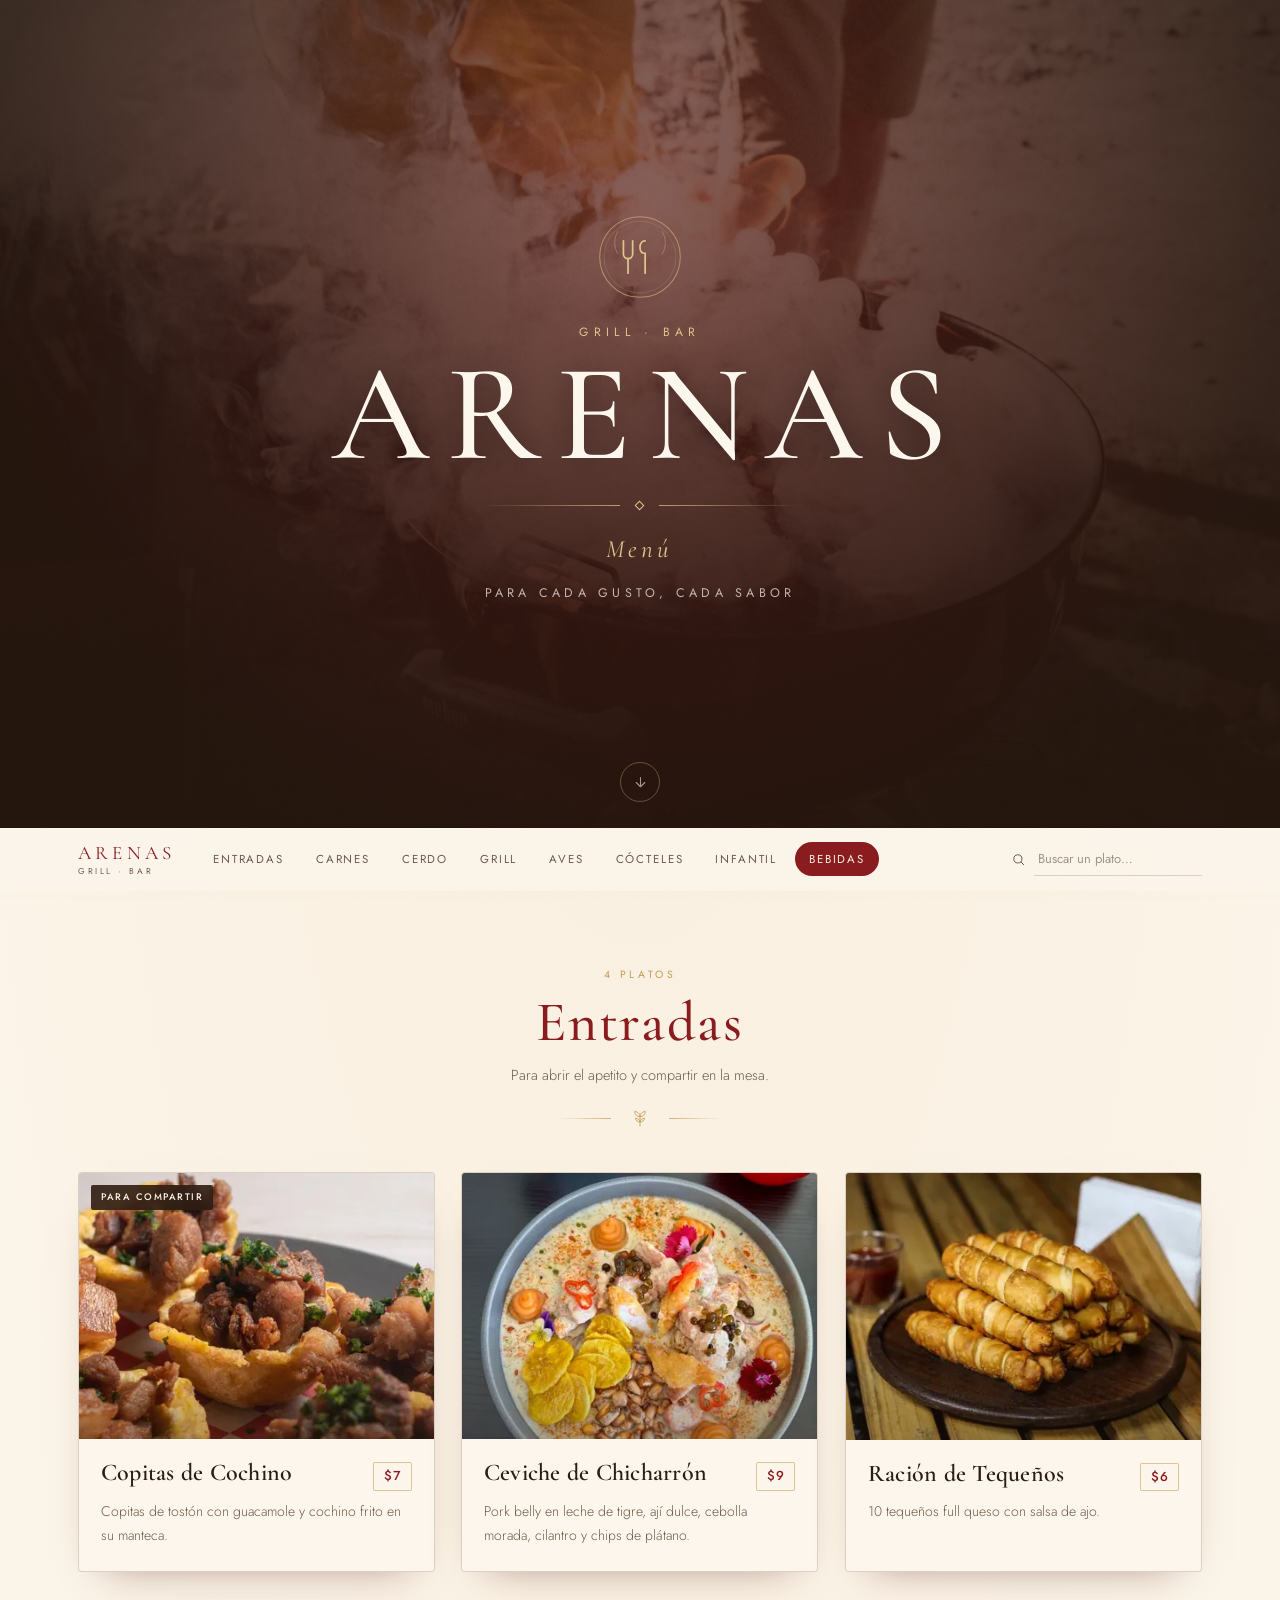
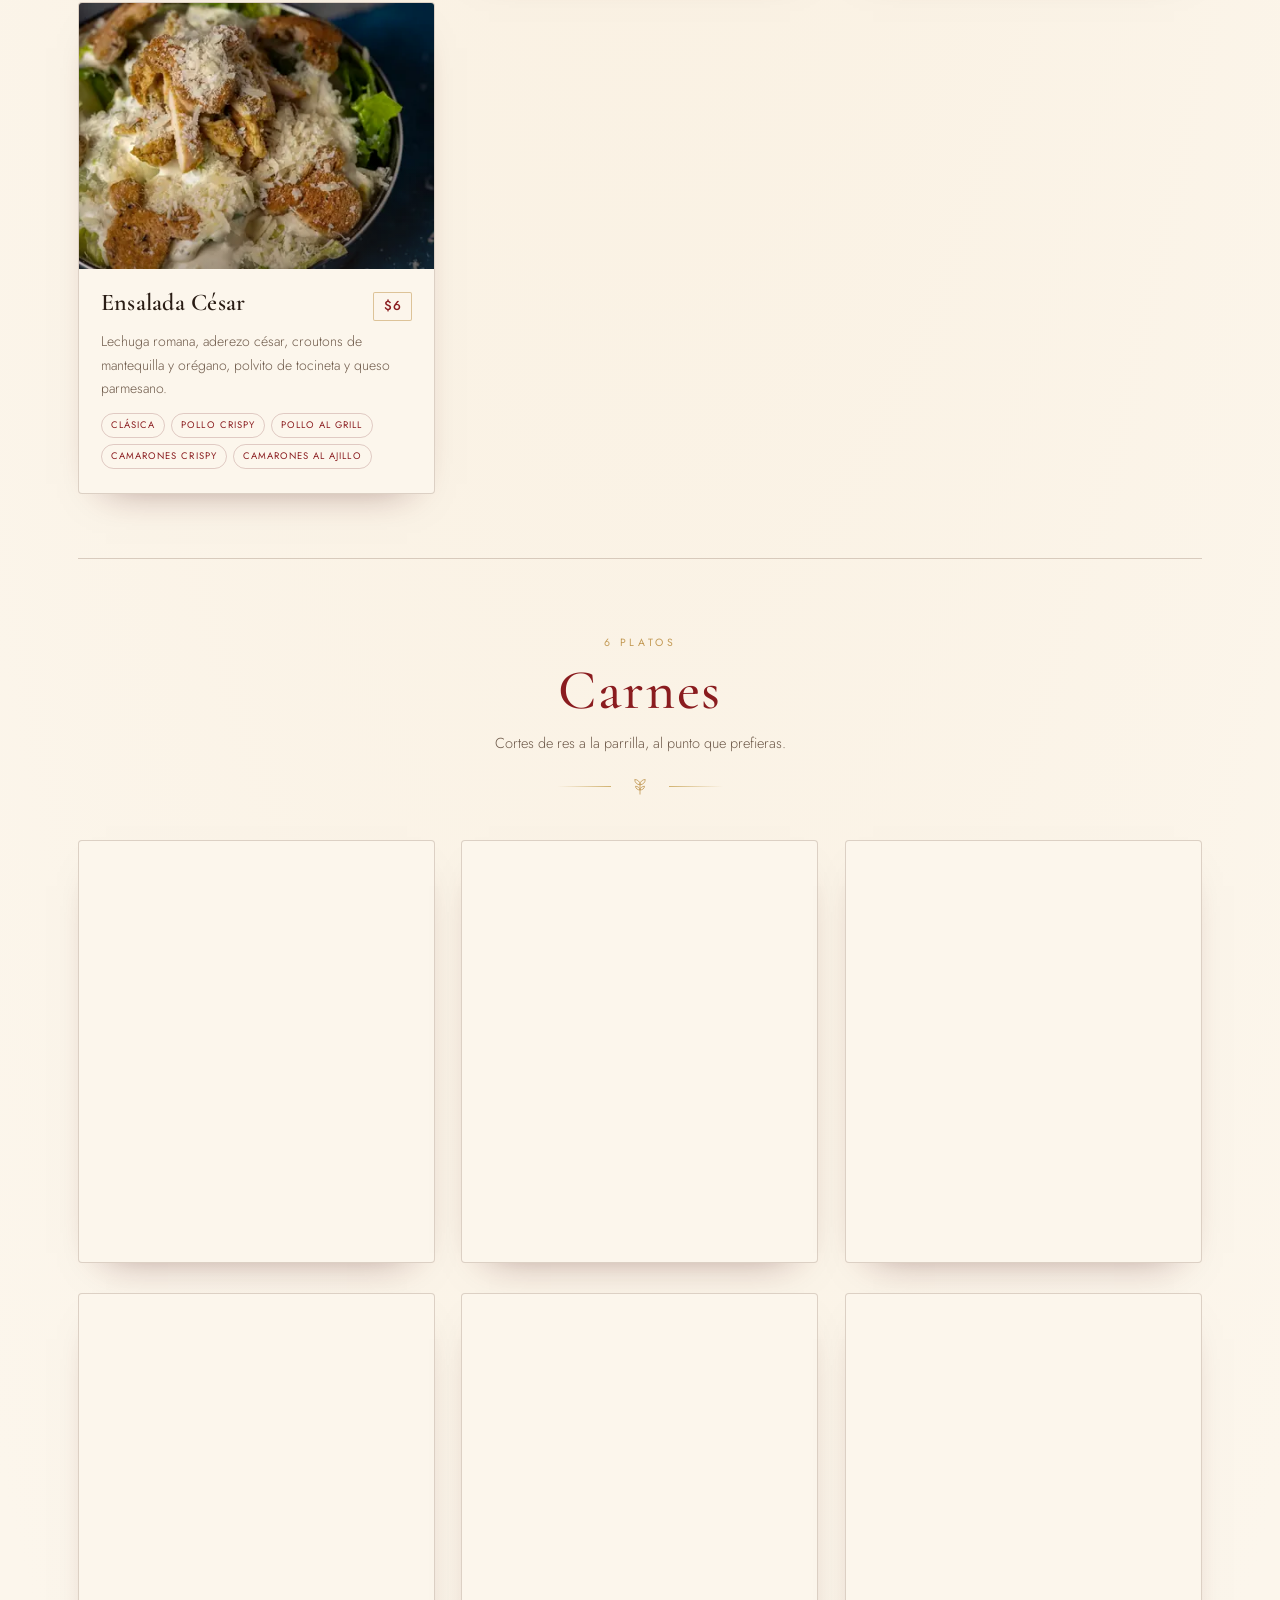
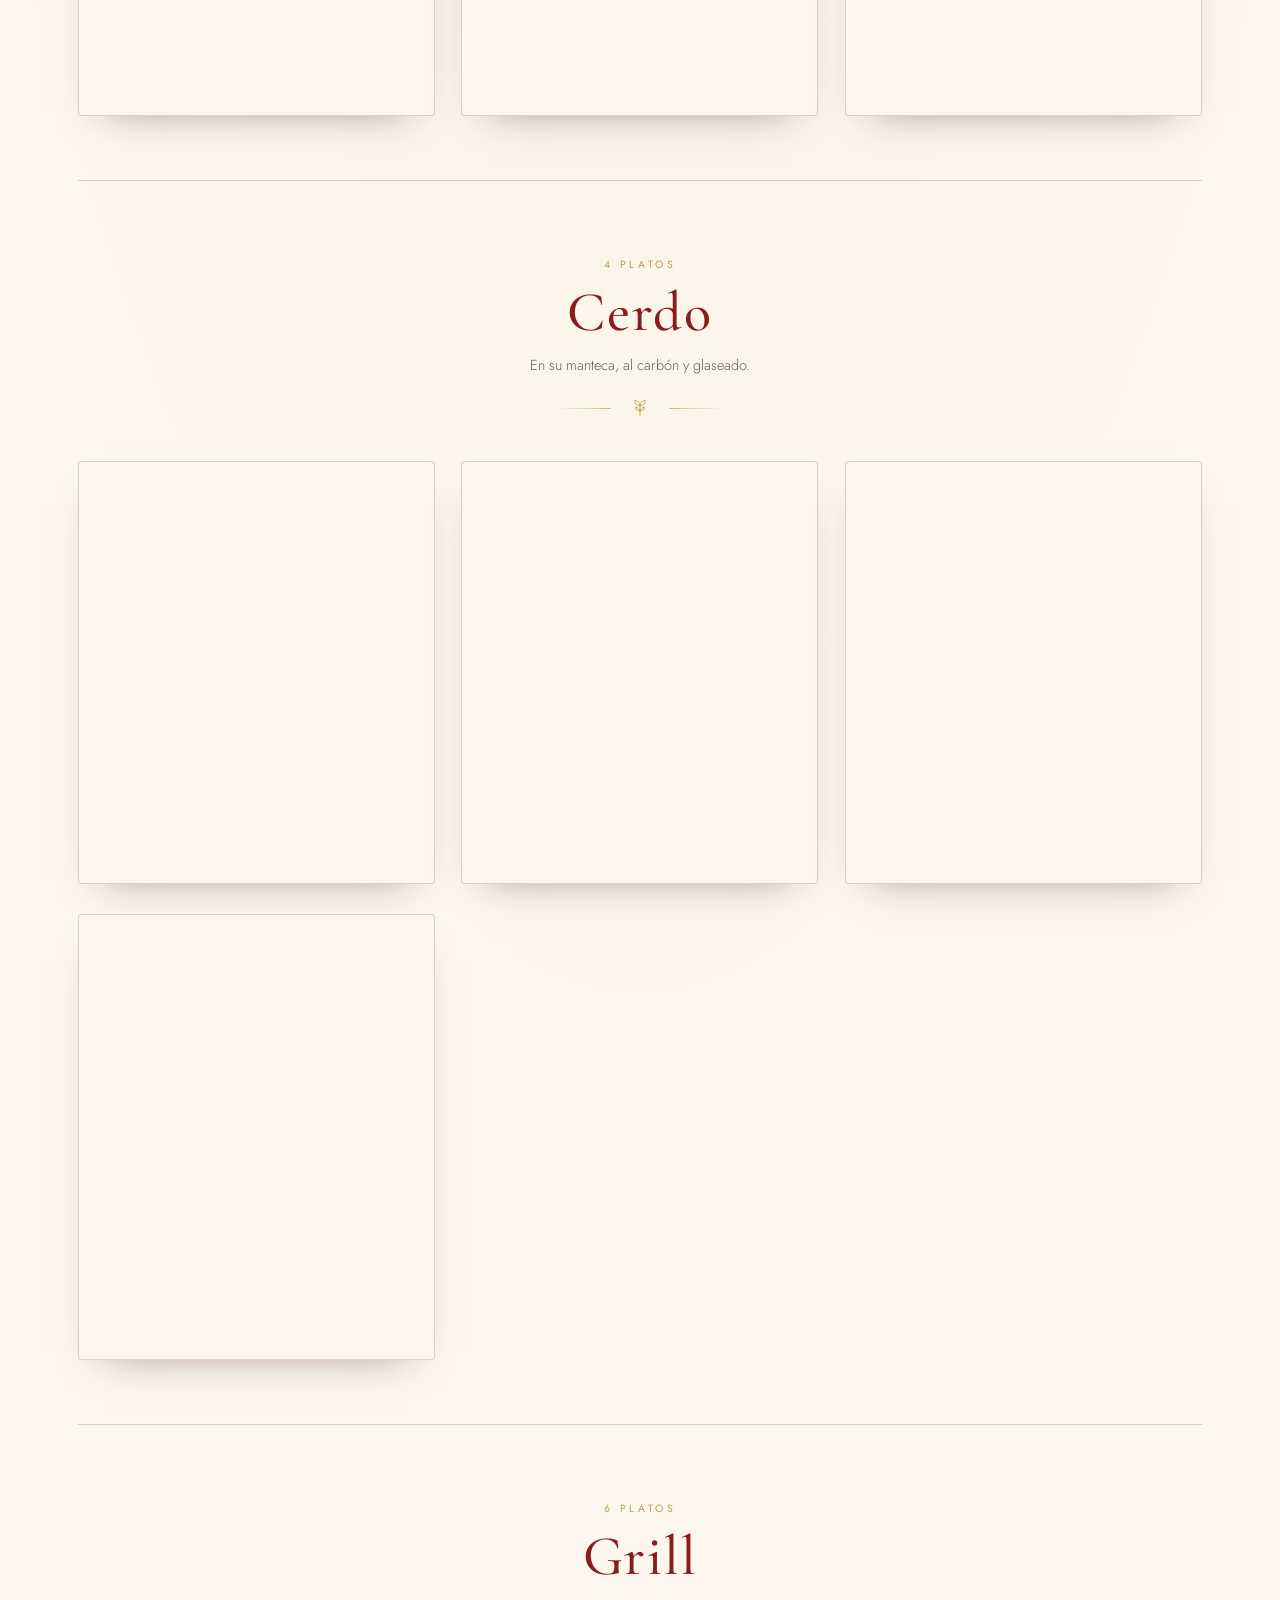
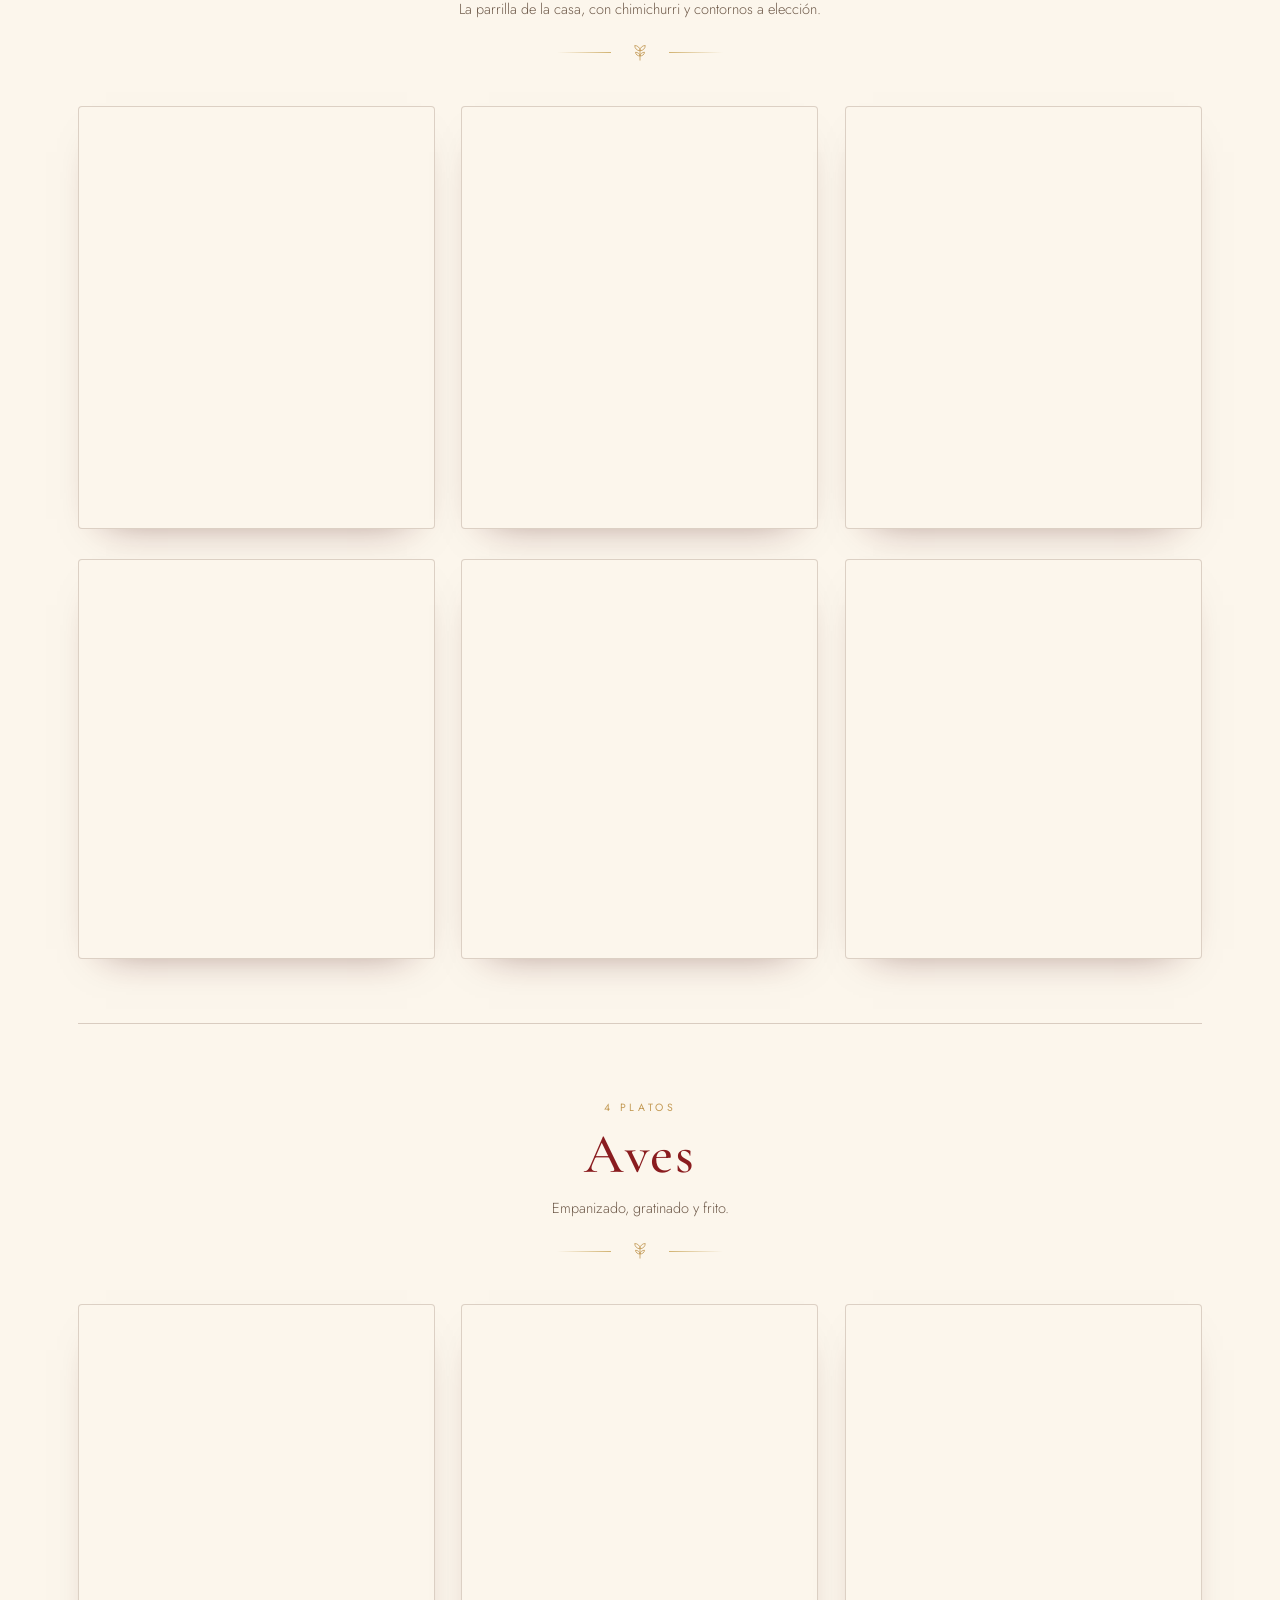
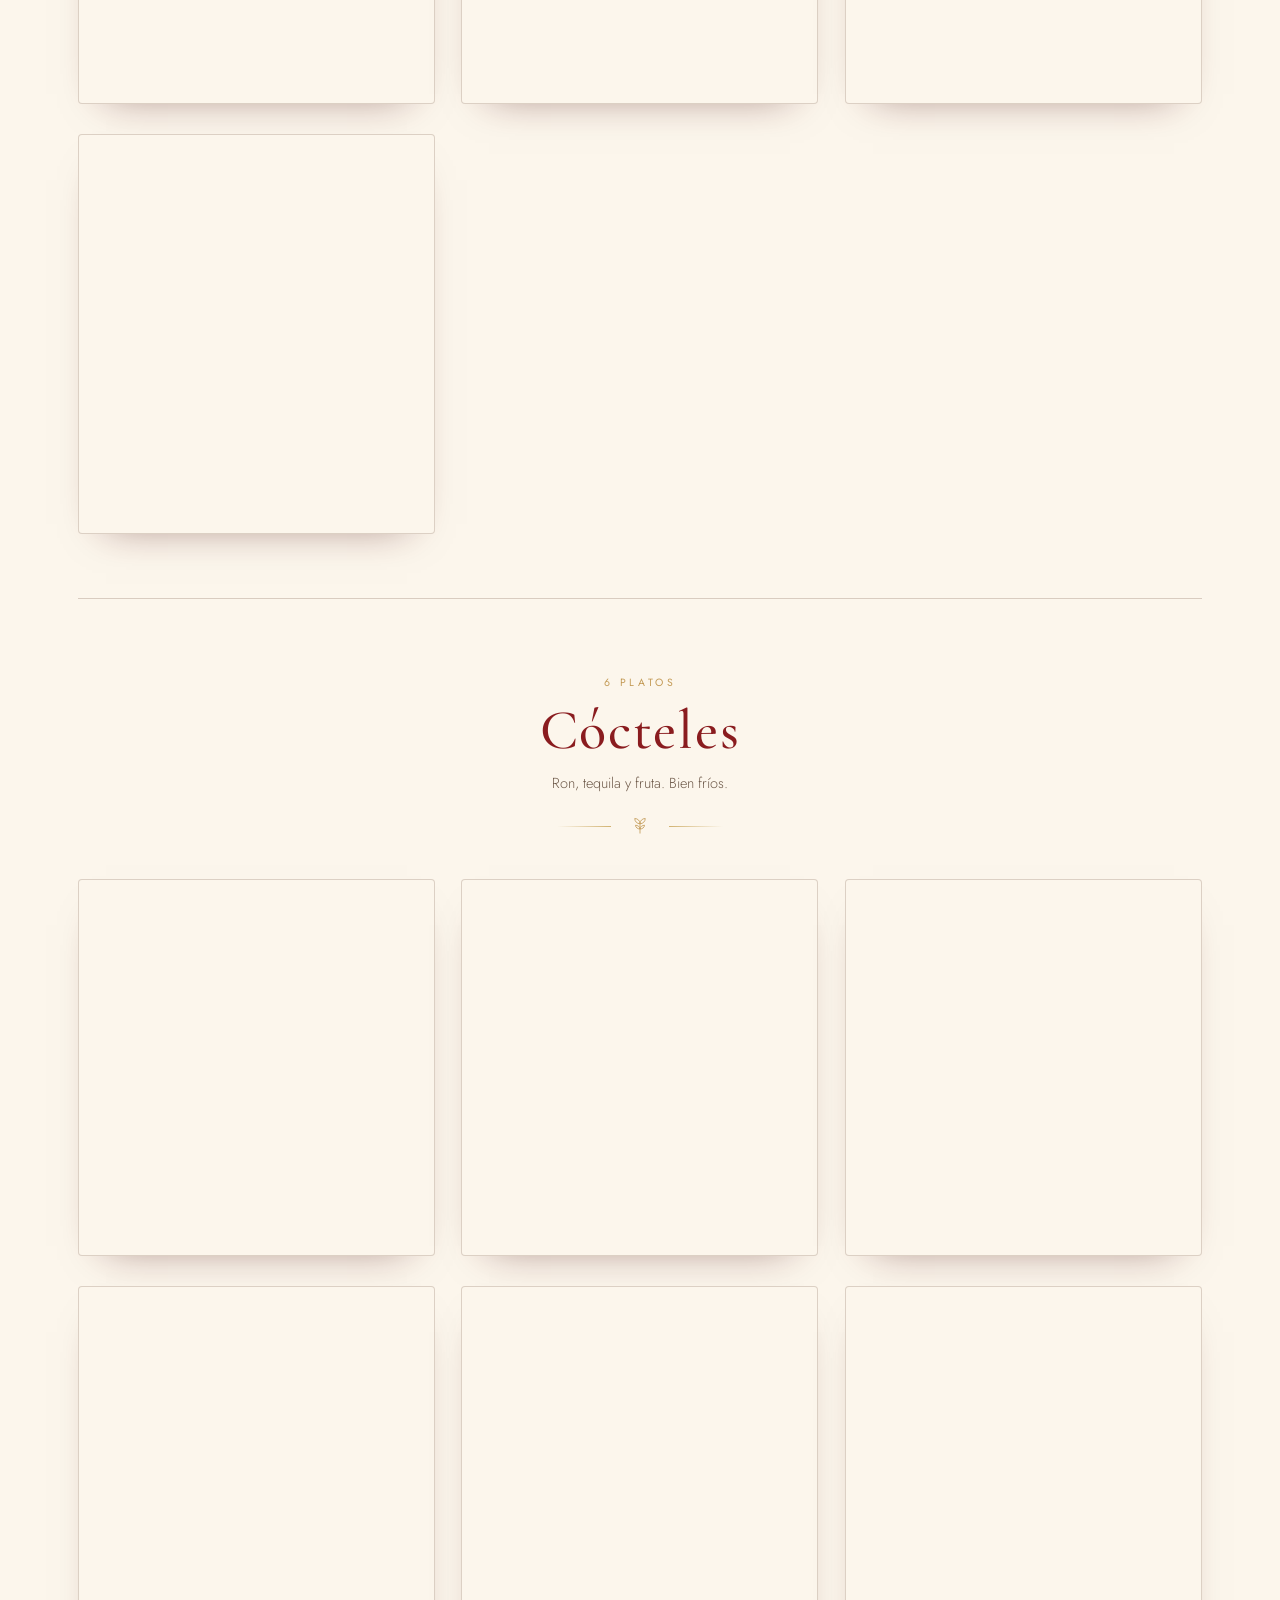
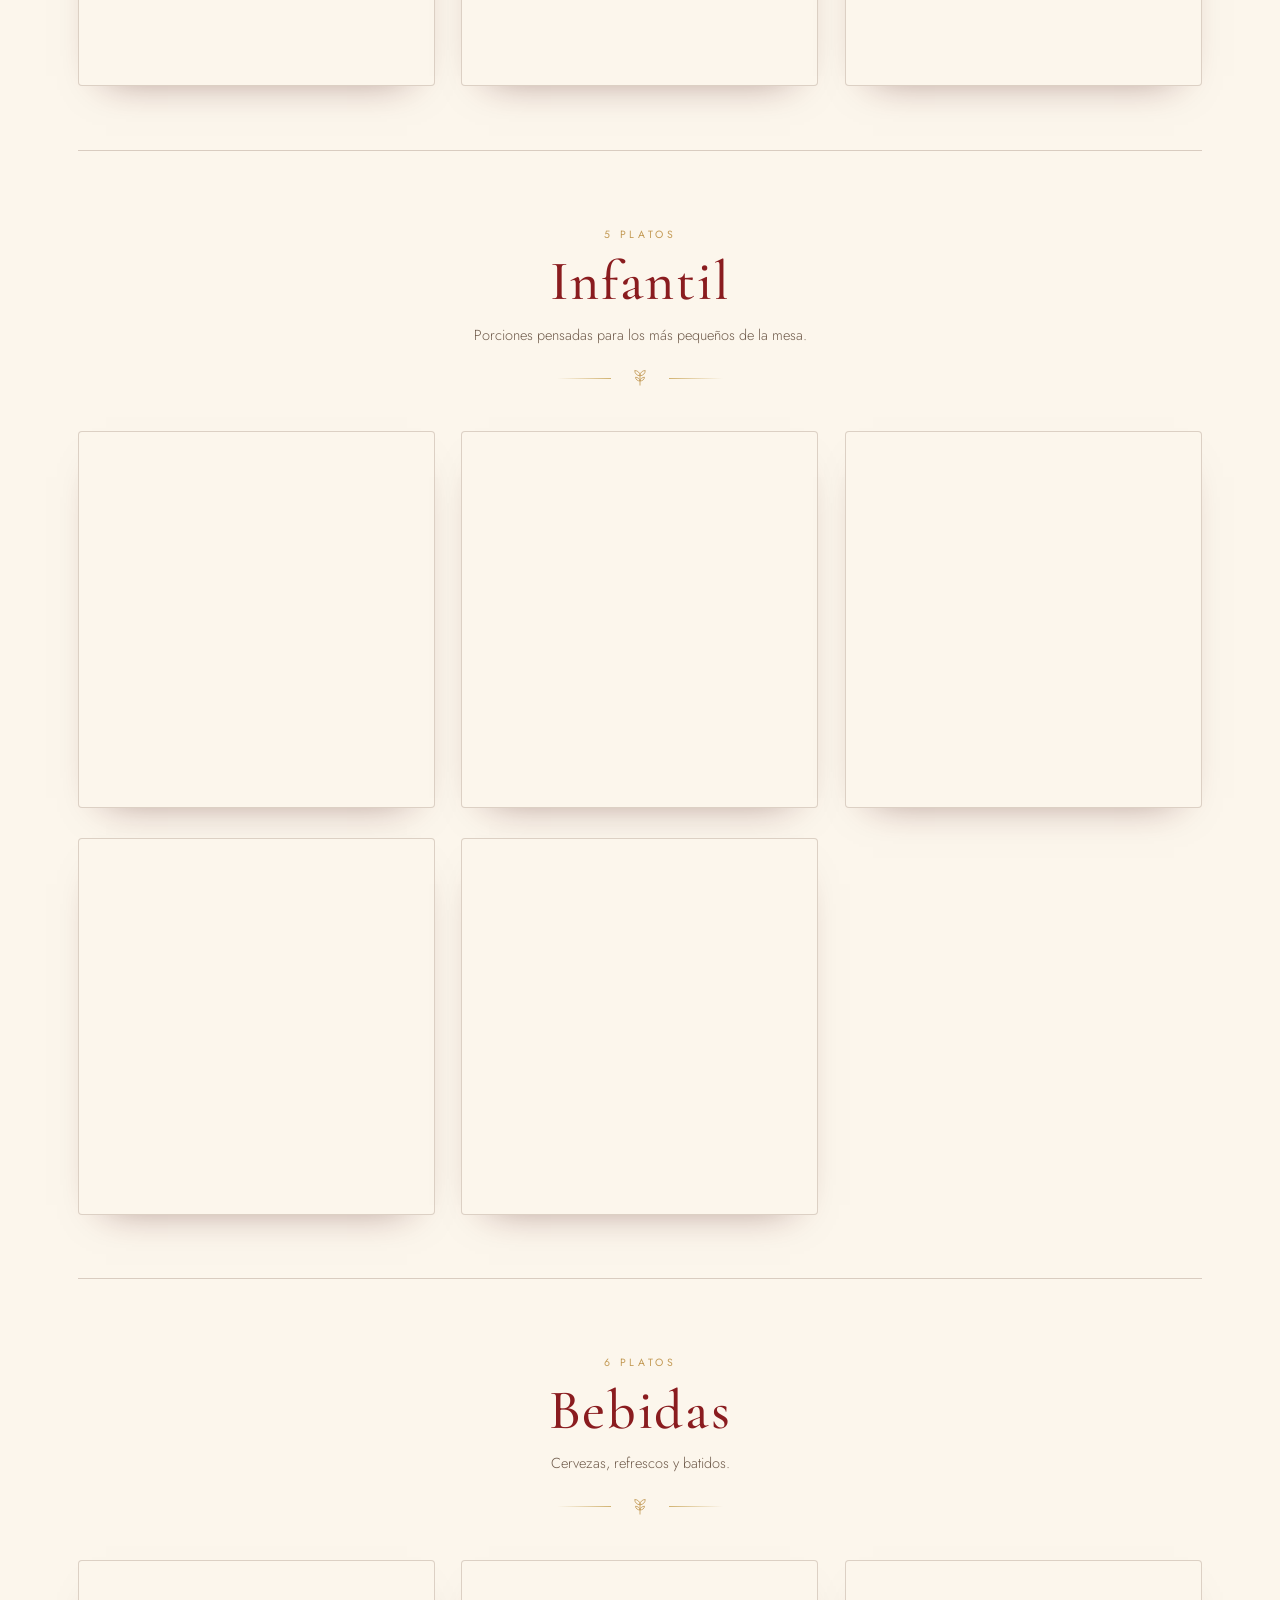
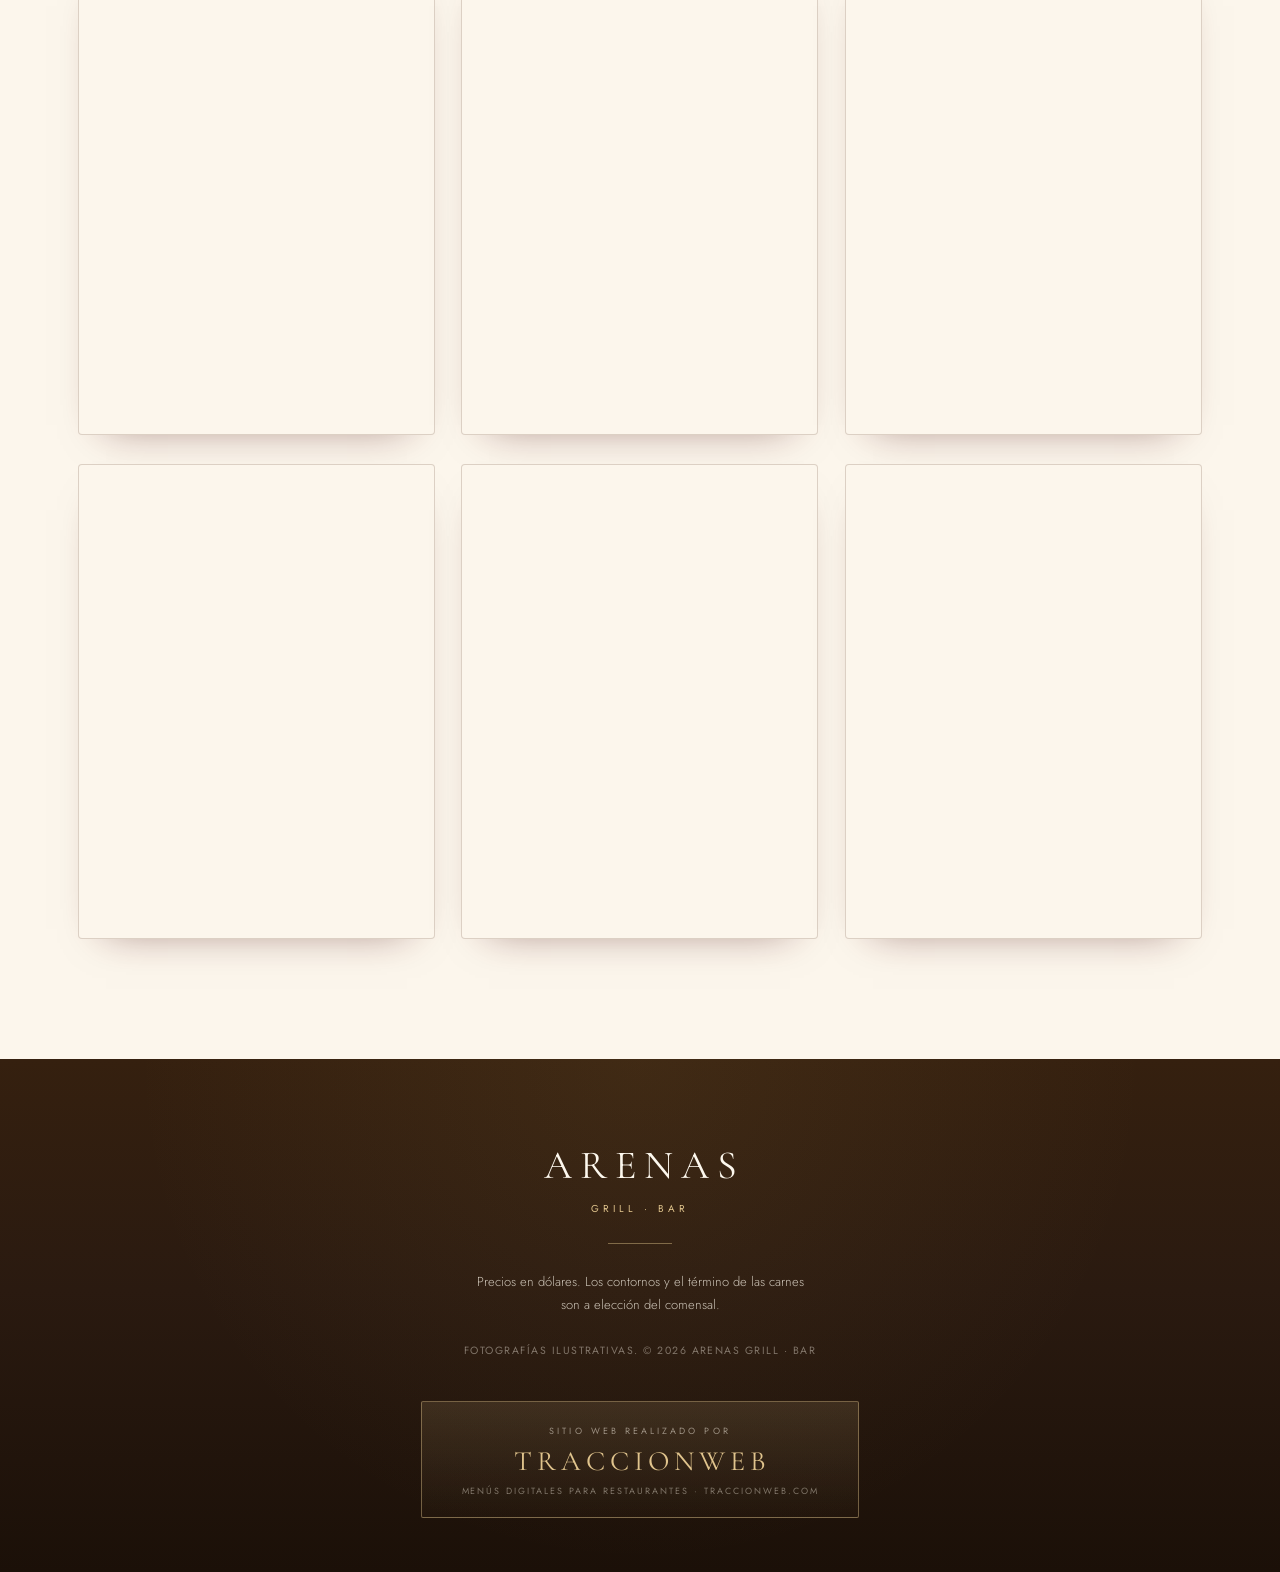
==== commit a425b004: "Acelera la carga y el scroll del menú de mesas Se arma la carta en una sola pasada de HTML, la búsqu" ====
--- a/index.html
+++ b/index.html
@@ -18,10 +18,12 @@
 <meta name="theme-color" content="#2f1d13">
 <link rel="preconnect" href="https://fonts.googleapis.com">
 <link rel="preconnect" href="https://fonts.gstatic.com" crossorigin>
-<link href="https://fonts.googleapis.com/css2?family=Cormorant+Garamond:ital,wght@0,400;0,500;0,600;1,400&family=Jost:wght@300;400;500;600&display=swap" rel="stylesheet">
+<link rel="preconnect" href="https://neowxwedstjruenncpvx.supabase.co" crossorigin>
+<link rel="stylesheet" media="print" onload="this.media='all'" href="https://fonts.googleapis.com/css2?family=Cormorant+Garamond:ital,wght@0,400;0,500;0,600;1,400&family=Jost:wght@300;400;500;600&display=swap">
+<noscript><link href="https://fonts.googleapis.com/css2?family=Cormorant+Garamond:ital,wght@0,400;0,500;0,600;1,400&family=Jost:wght@300;400;500;600&display=swap" rel="stylesheet"></noscript>
 <link rel="preload" as="image" href="assets/img/hero-mobile.webp" media="(max-width: 720px)">
 <link rel="preload" as="image" href="assets/img/hero.webp" media="(min-width: 721px)">
-<link rel="stylesheet" href="assets/styles.css?v=10">
+<link rel="stylesheet" href="assets/styles.css?v=11">
 <link rel="icon" href="data:image/svg+xml,%3Csvg xmlns='http://www.w3.org/2000/svg' viewBox='0 0 32 32'%3E%3Crect width='32' height='32' fill='%236B1B1C'/%3E%3Ctext x='16' y='23' font-family='Georgia' font-size='18' fill='%23C6A24B' text-anchor='middle'%3EA%3C/text%3E%3C/svg%3E">
 </head>
 <body>
@@ -88,9 +90,9 @@
   </div>
 </footer>
 
-<script src="assets/config.js?v=1"></script>
-<script src="assets/pricing.js?v=1"></script>
-<script src="assets/data.js?v=11"></script>
-<script src="assets/app.js?v=12"></script>
+<script src="assets/config.js?v=1" defer></script>
+<script src="assets/pricing.js?v=1" defer></script>
+<script src="assets/data.js?v=11" defer></script>
+<script src="assets/app.js?v=13" defer></script>
 </body>
 </html>
--- a/assets/styles.css
+++ b/assets/styles.css
@@ -1152,3 +1152,46 @@
     transform: none;
   }
 }
+
+/* ============================ RENDIMIENTO ============================ */
+/* Las tarjetas fuera de pantalla no se pintan hasta que hacen falta:
+   menos trabajo en cada frame al hacer scroll. */
+.dish {
+  content-visibility: auto;
+  contain-intrinsic-size: auto 460px;
+}
+
+/* El zoom de la foto al pasar el ratón no se aplica en pantallas táctiles. */
+.dish__media img {
+  transition: transform 0.6s var(--ease);
+}
+
+@media (max-width: 1024px) {
+  /* La textura fija con mix-blend-mode se recompone en cada scroll. */
+  body::after {
+    display: none;
+  }
+
+  /* Desenfoques del encabezado fijo: caros en móvil y poco visibles. */
+  .toolbar {
+    backdrop-filter: none;
+    -webkit-backdrop-filter: none;
+    background: rgba(252, 246, 236, 0.99);
+  }
+
+  .dish__tag {
+    backdrop-filter: none;
+    -webkit-backdrop-filter: none;
+    background: rgba(47, 29, 19, 0.92);
+  }
+
+  .dish:hover .dish__media img {
+    transform: none;
+  }
+}
+
+@media (prefers-reduced-motion: reduce) {
+  .dish {
+    content-visibility: visible;
+  }
+}
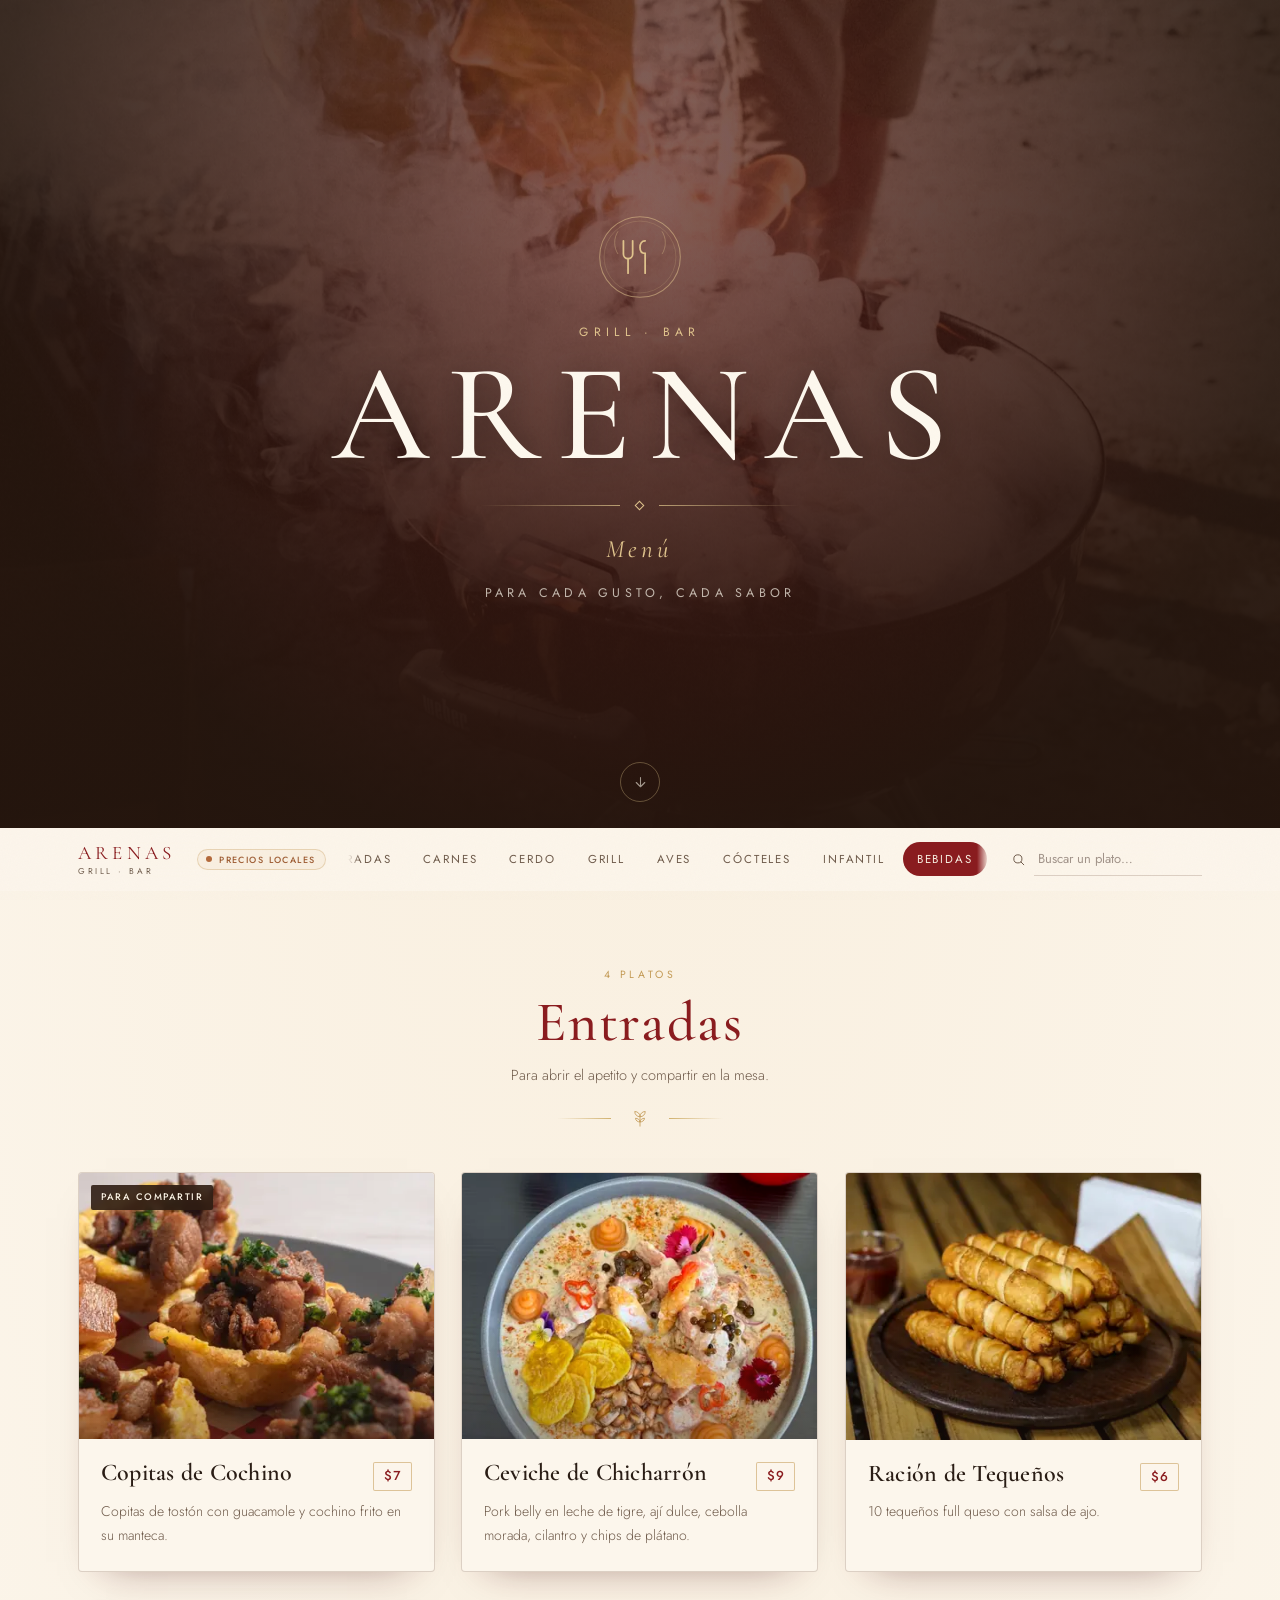
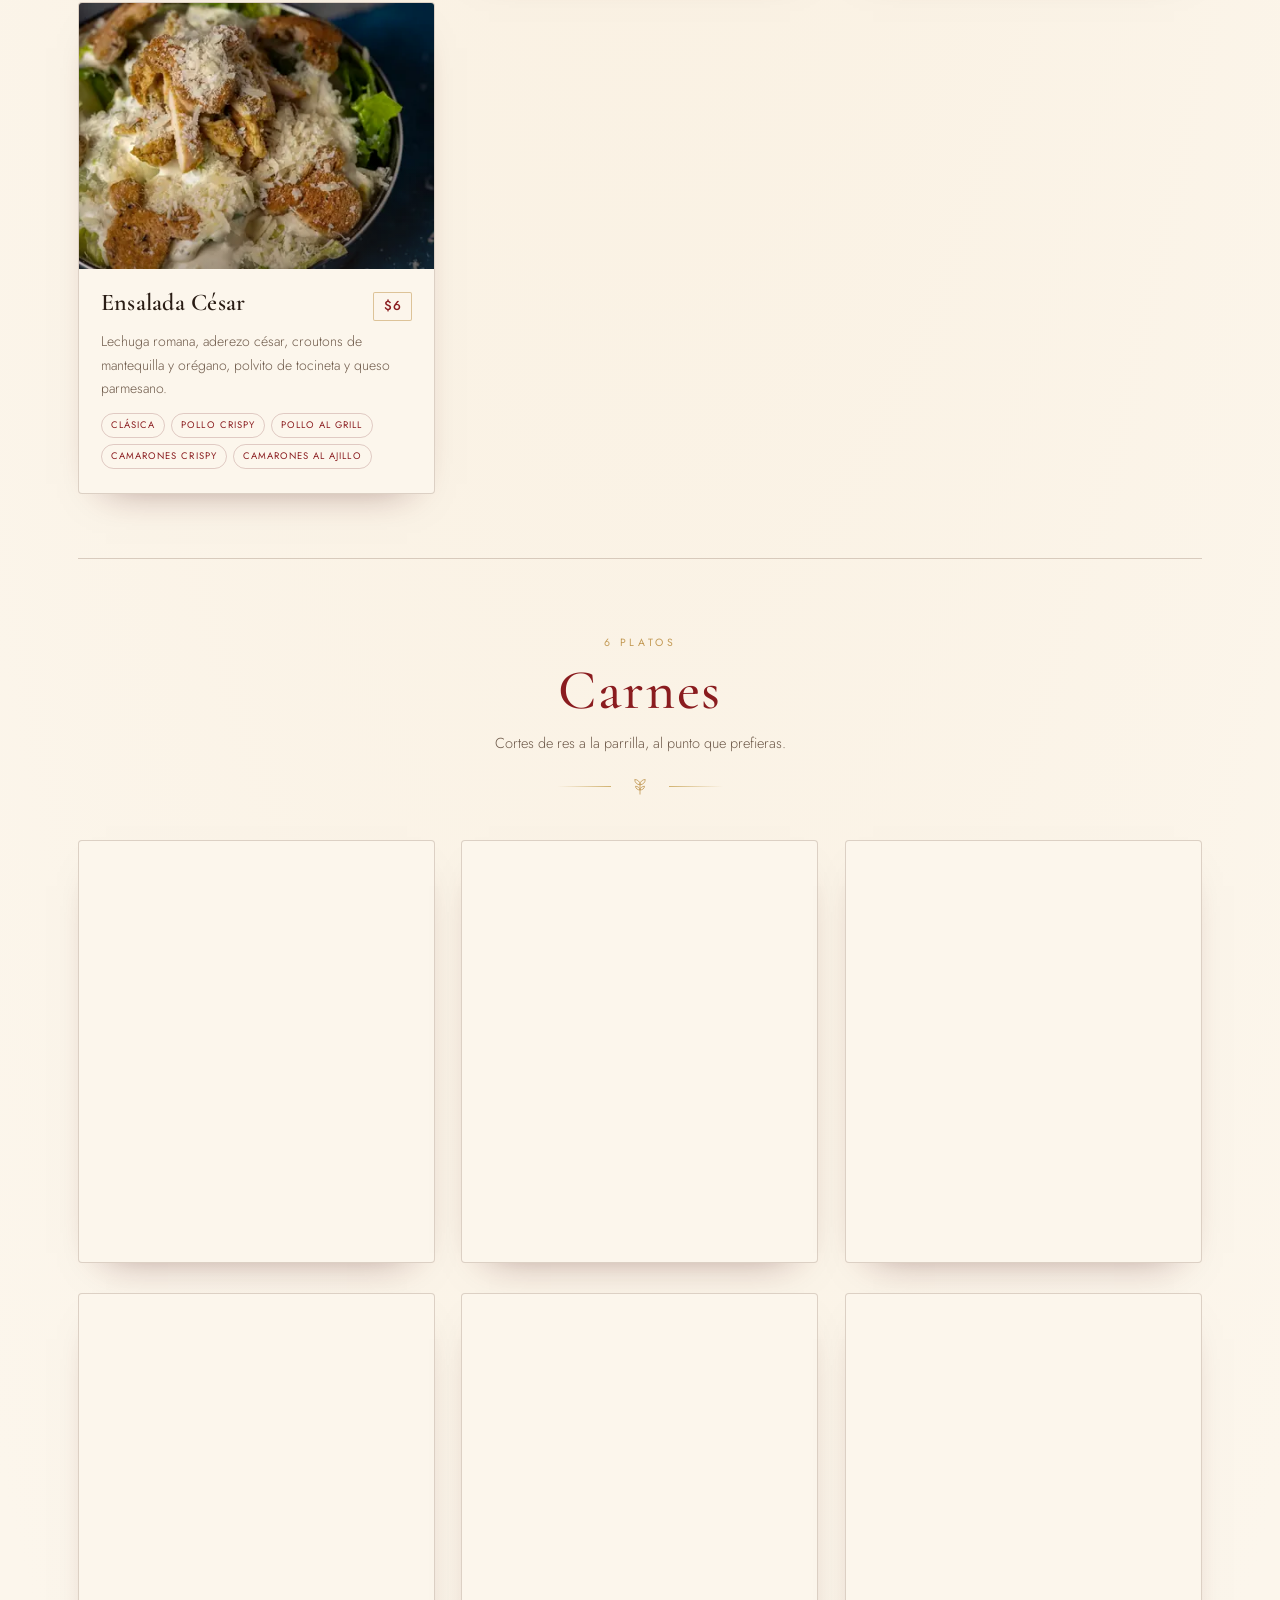
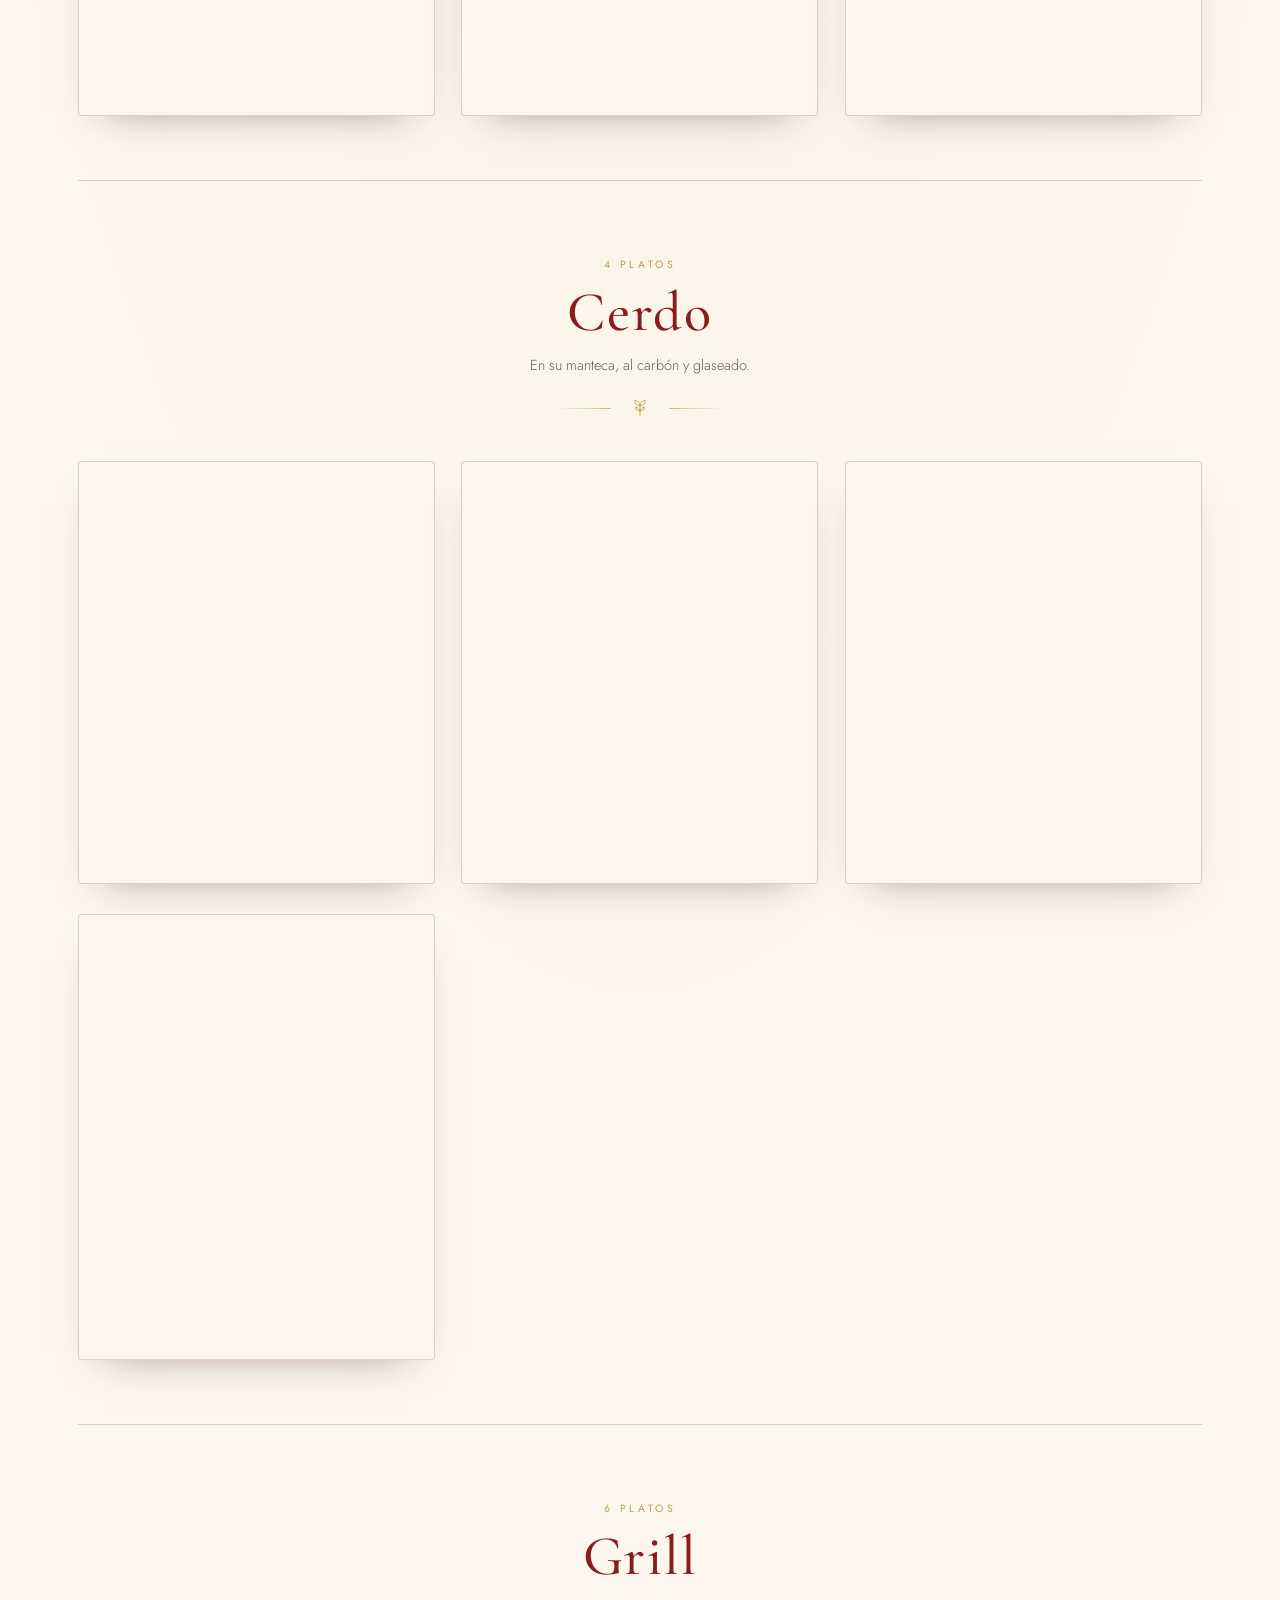
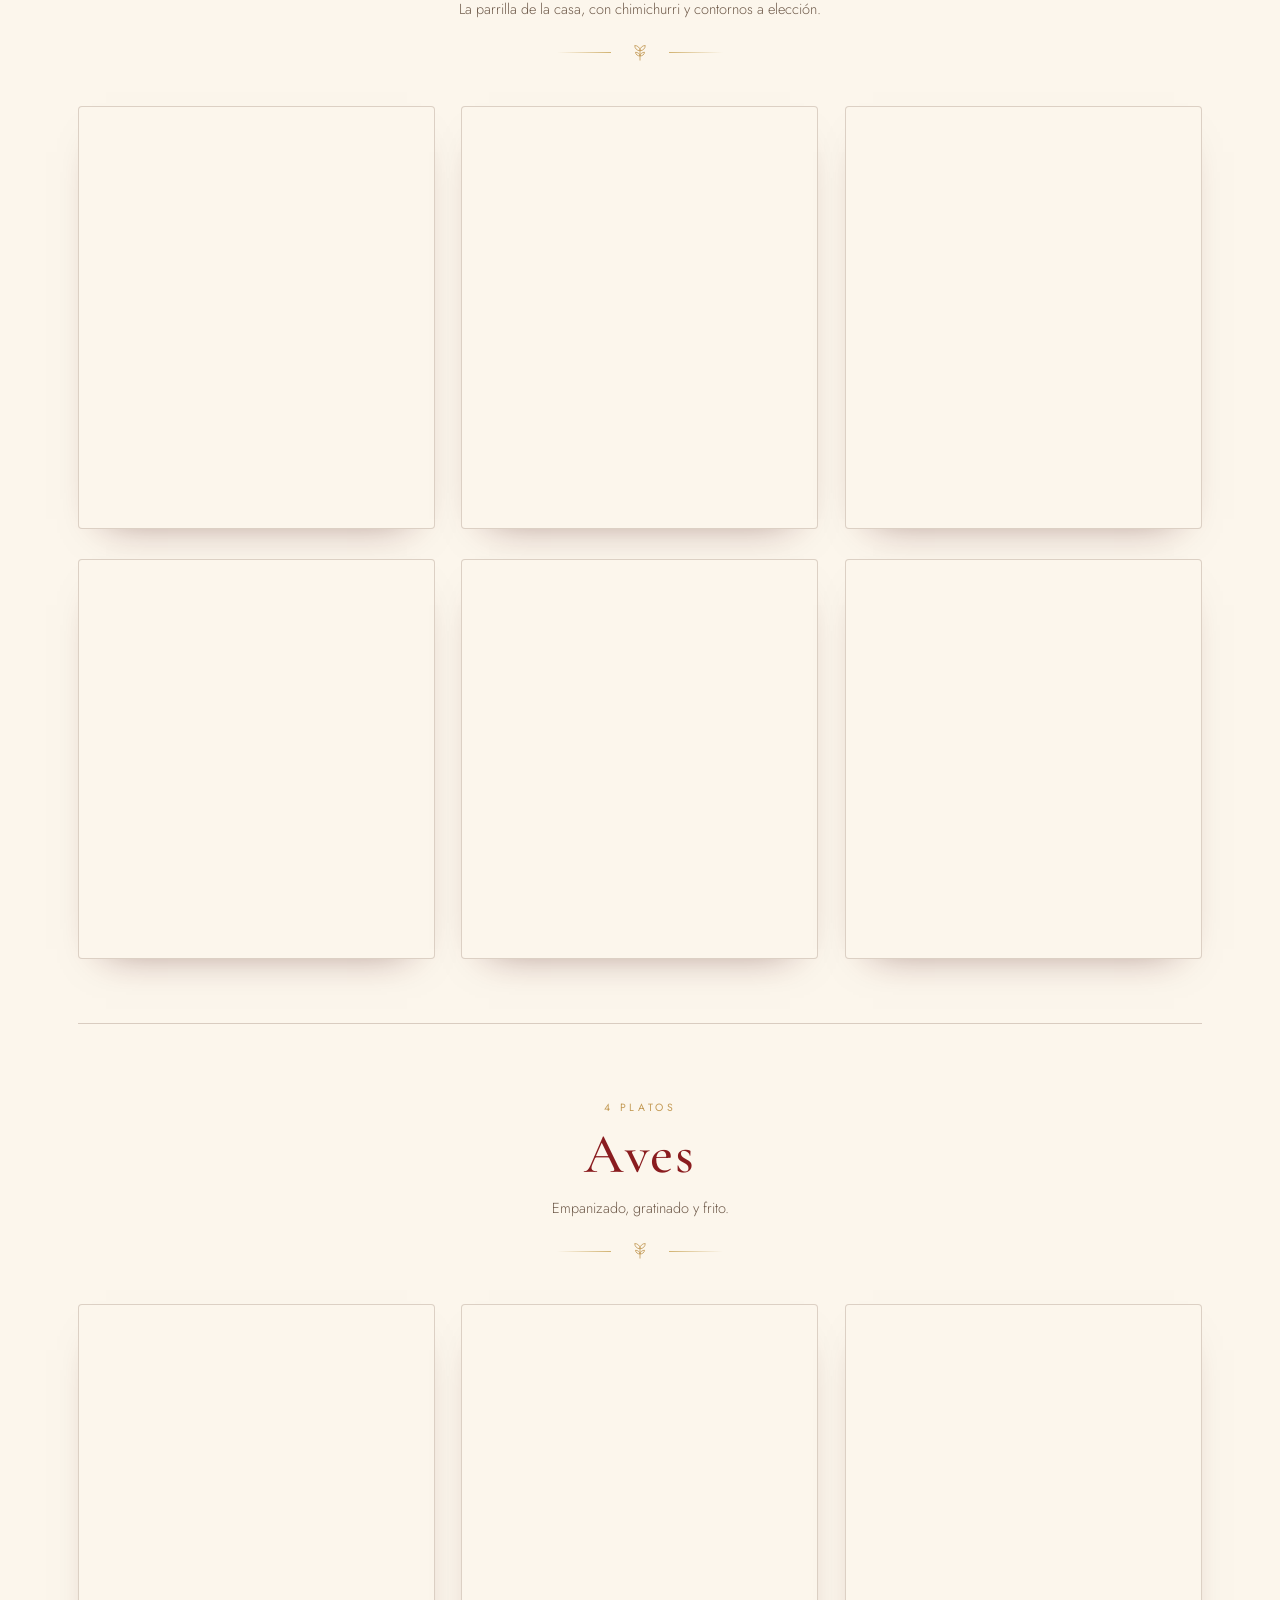
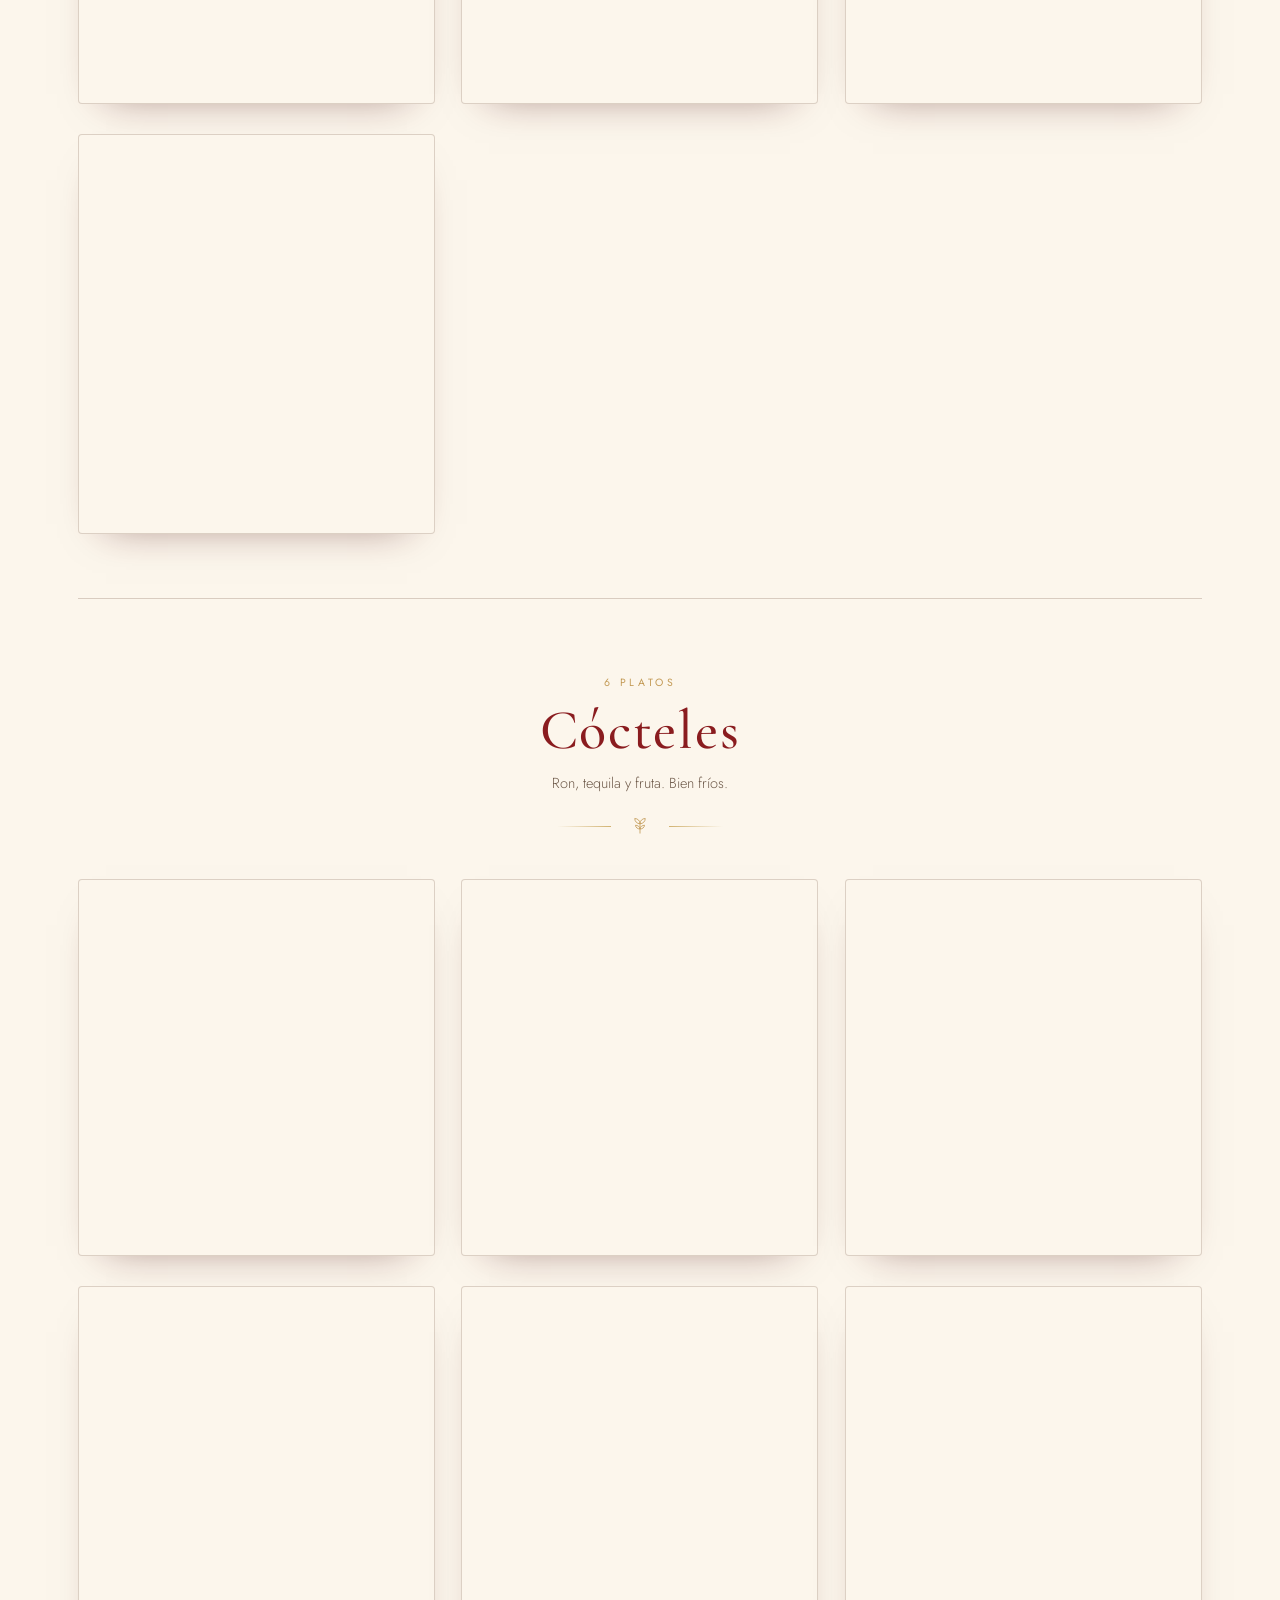
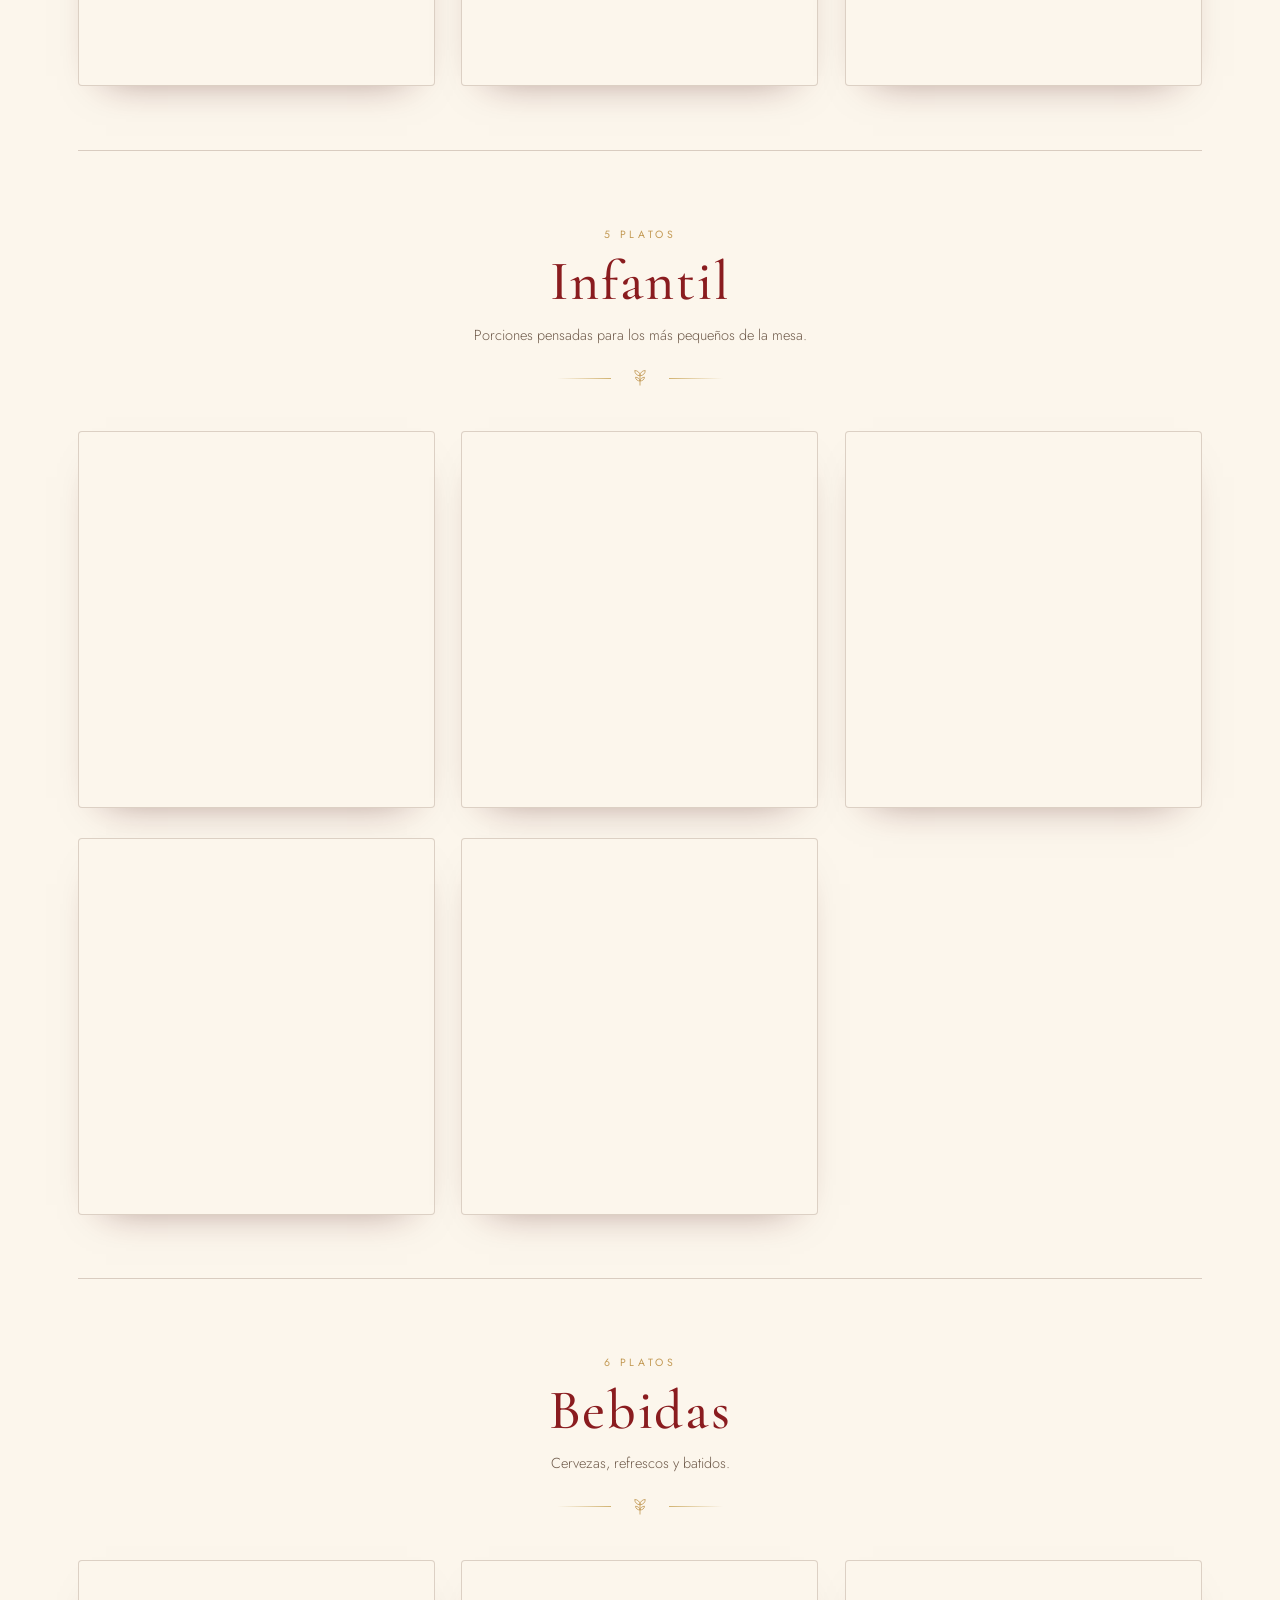
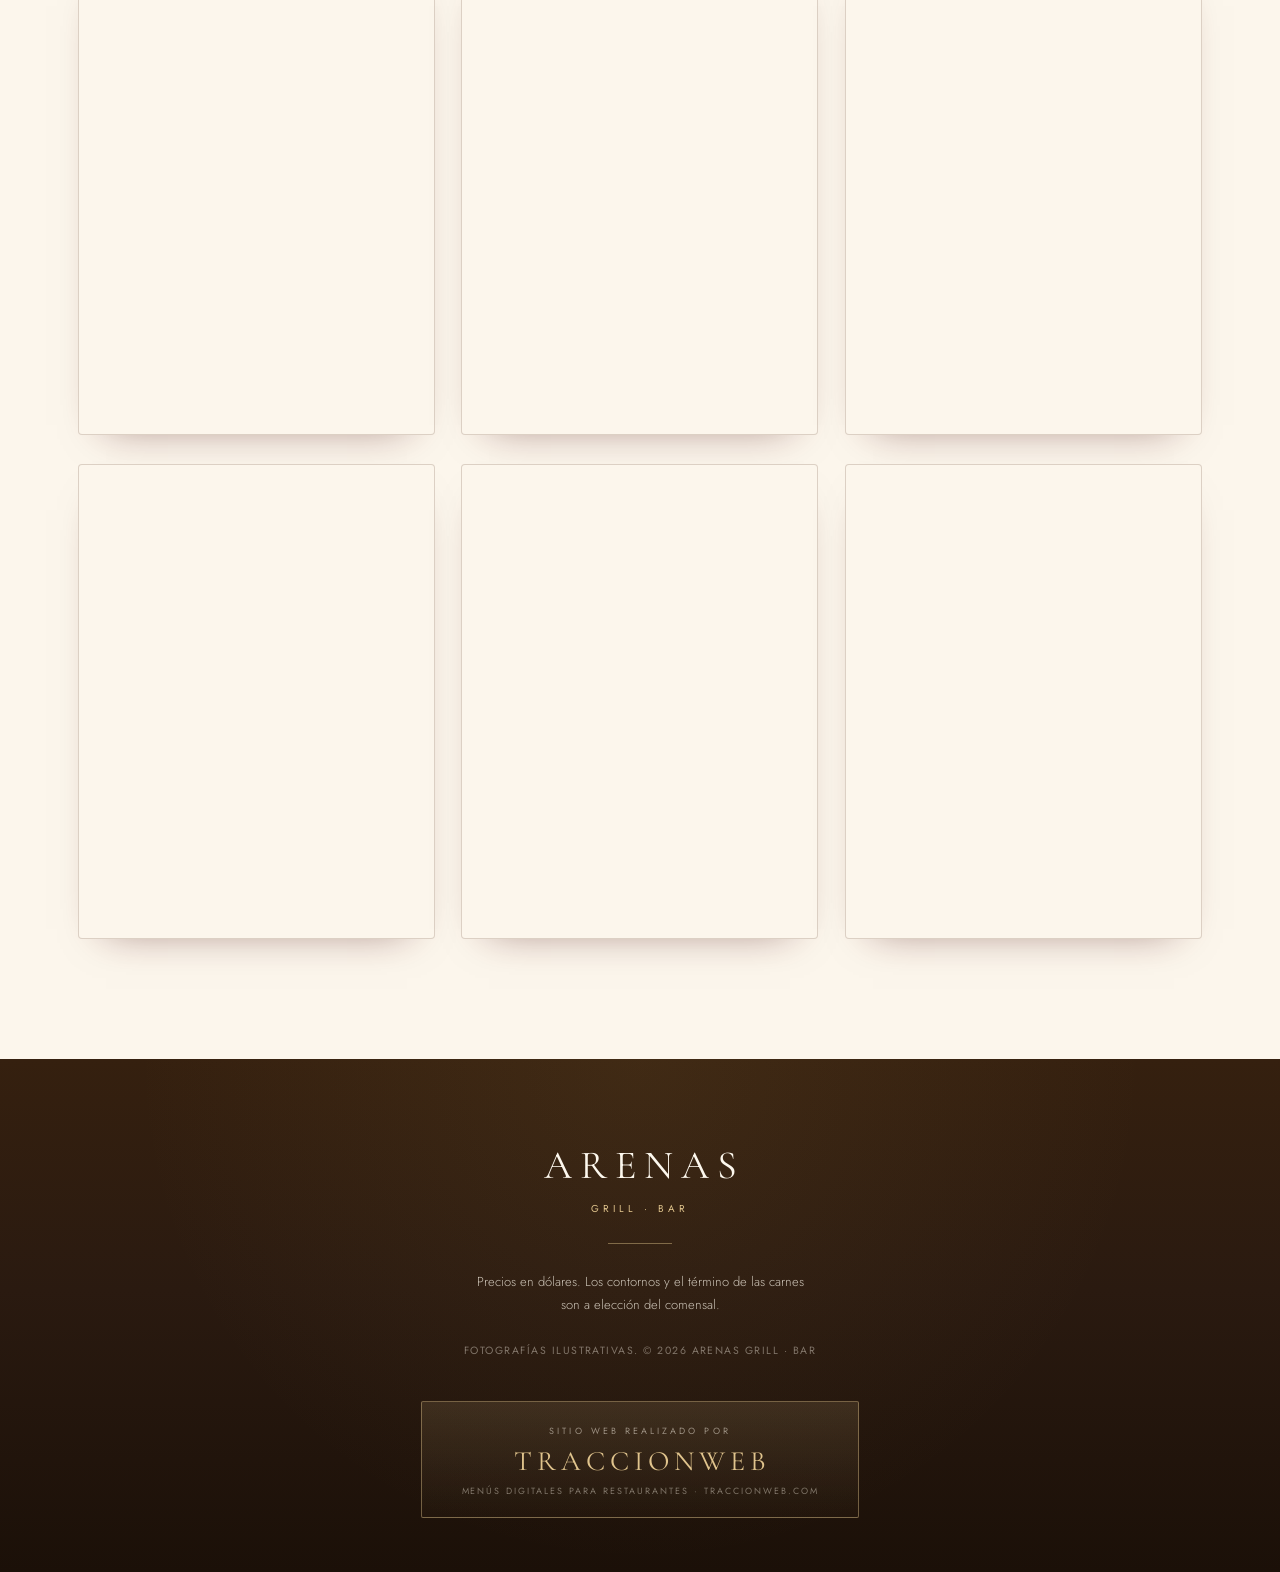
==== commit 131ed2aa: "Sincroniza los precios en vivo con Supabase El menú relee los precios al abrir, escucha los cambios " ====
--- a/index.html
+++ b/index.html
@@ -2,13 +2,15 @@
 <html lang="es">
 <head>
 <script>
-/* Servido como traccionweb.com/menu-arena: las rutas relativas cuelgan de ese prefijo. */
+/* Servido como traccionweb.com/menu-arena: las rutas relativas cuelgan de ese
+   prefijo. La base y los archivos que bloquean la pintura se escriben mientras
+   se parsea el documento, así el navegador no pide nada en la ruta equivocada. */
 (function () {
-  if (location.pathname.indexOf("/menu-arena") === 0) {
-    var base = document.createElement("base");
-    base.href = "/menu-arena/";
-    document.head.appendChild(base);
-  }
+  var prefix = location.pathname.indexOf("/menu-arena") === 0 ? "/menu-arena/" : "";
+  document.write('<base href="' + prefix + '">');
+  document.write('<link rel="stylesheet" href="' + prefix + 'assets/styles.css?v=12">');
+  document.write('<link rel="preload" as="image" href="' + prefix + 'assets/img/hero-mobile.webp" media="(max-width: 720px)">');
+  document.write('<link rel="preload" as="image" href="' + prefix + 'assets/img/hero.webp" media="(min-width: 721px)">');
 })();
 </script>
 <meta charset="utf-8">
@@ -21,9 +23,6 @@
 <link rel="preconnect" href="https://neowxwedstjruenncpvx.supabase.co" crossorigin>
 <link rel="stylesheet" media="print" onload="this.media='all'" href="https://fonts.googleapis.com/css2?family=Cormorant+Garamond:ital,wght@0,400;0,500;0,600;1,400&family=Jost:wght@300;400;500;600&display=swap">
 <noscript><link href="https://fonts.googleapis.com/css2?family=Cormorant+Garamond:ital,wght@0,400;0,500;0,600;1,400&family=Jost:wght@300;400;500;600&display=swap" rel="stylesheet"></noscript>
-<link rel="preload" as="image" href="assets/img/hero-mobile.webp" media="(max-width: 720px)">
-<link rel="preload" as="image" href="assets/img/hero.webp" media="(min-width: 721px)">
-<link rel="stylesheet" href="assets/styles.css?v=11">
 <link rel="icon" href="data:image/svg+xml,%3Csvg xmlns='http://www.w3.org/2000/svg' viewBox='0 0 32 32'%3E%3Crect width='32' height='32' fill='%236B1B1C'/%3E%3Ctext x='16' y='23' font-family='Georgia' font-size='18' fill='%23C6A24B' text-anchor='middle'%3EA%3C/text%3E%3C/svg%3E">
 </head>
 <body>
@@ -61,6 +60,7 @@
 <div class="toolbar" id="toolbar">
   <div class="toolbar__inner">
     <div class="toolbar__brand">Arenas<span>Grill · Bar</span></div>
+    <span class="live" id="live" data-state="wait" title="Los precios se actualizan solos desde el panel del restaurante"><i></i><b>Conectando</b></span>
     <nav class="chips" id="chips" aria-label="Categorías del menú"></nav>
     <div class="search" role="search">
       <svg viewBox="0 0 24 24" aria-hidden="true"><circle cx="11" cy="11" r="6.5" fill="none" stroke="currentColor" stroke-width="1.6"/><path d="m16 16 4.5 4.5" fill="none" stroke="currentColor" stroke-width="1.6" stroke-linecap="round"/></svg>
@@ -90,9 +90,15 @@
   </div>
 </footer>
 
-<script src="assets/config.js?v=1" defer></script>
-<script src="assets/pricing.js?v=1" defer></script>
-<script src="assets/data.js?v=11" defer></script>
-<script src="assets/app.js?v=13" defer></script>
+<script>
+/* Mismo prefijo que la base: los archivos se piden en la ruta correcta desde
+   el primer intento. */
+(function () {
+  var prefix = location.pathname.indexOf("/menu-arena") === 0 ? "/menu-arena/" : "";
+  ["config.js?v=1", "pricing.js?v=1", "data.js?v=11", "app.js?v=14"].forEach(function (file) {
+    document.write('<script src="' + prefix + 'assets/' + file + '"><\/script>');
+  });
+})();
+</script>
 </body>
 </html>
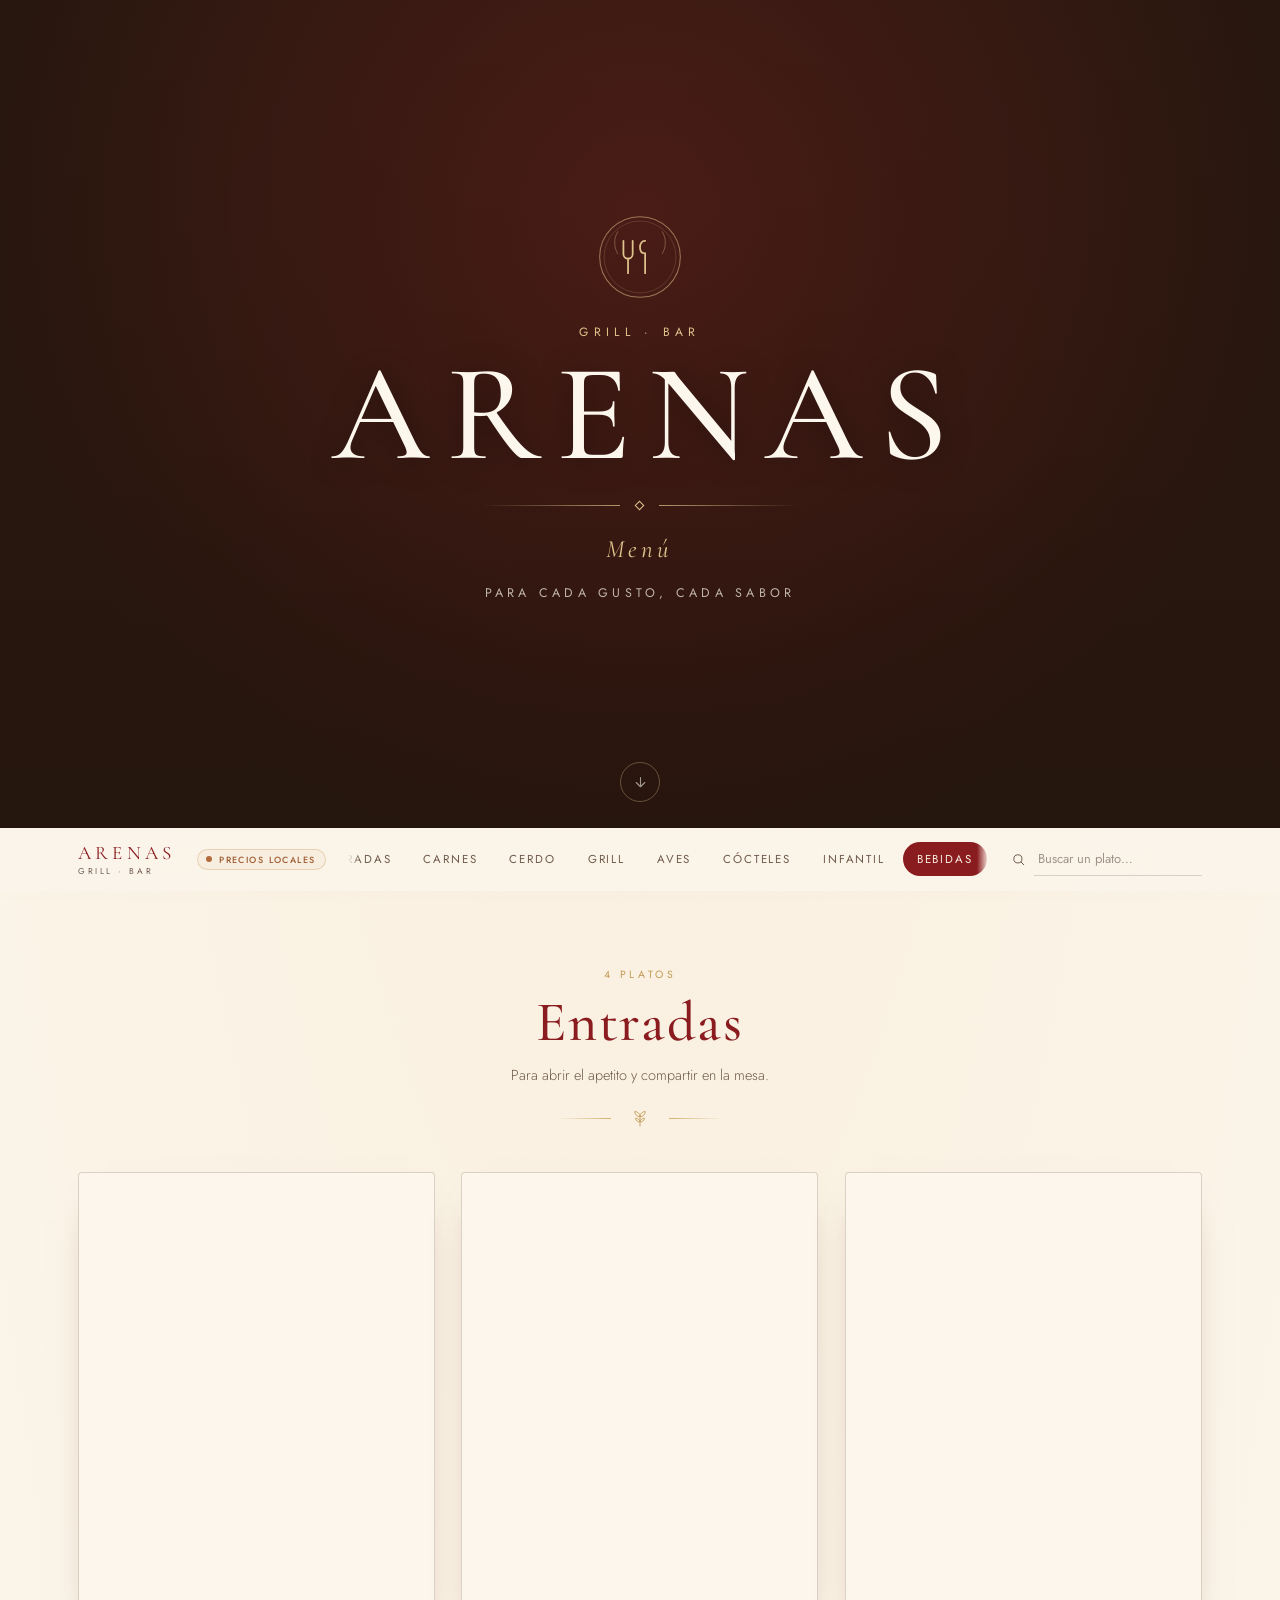
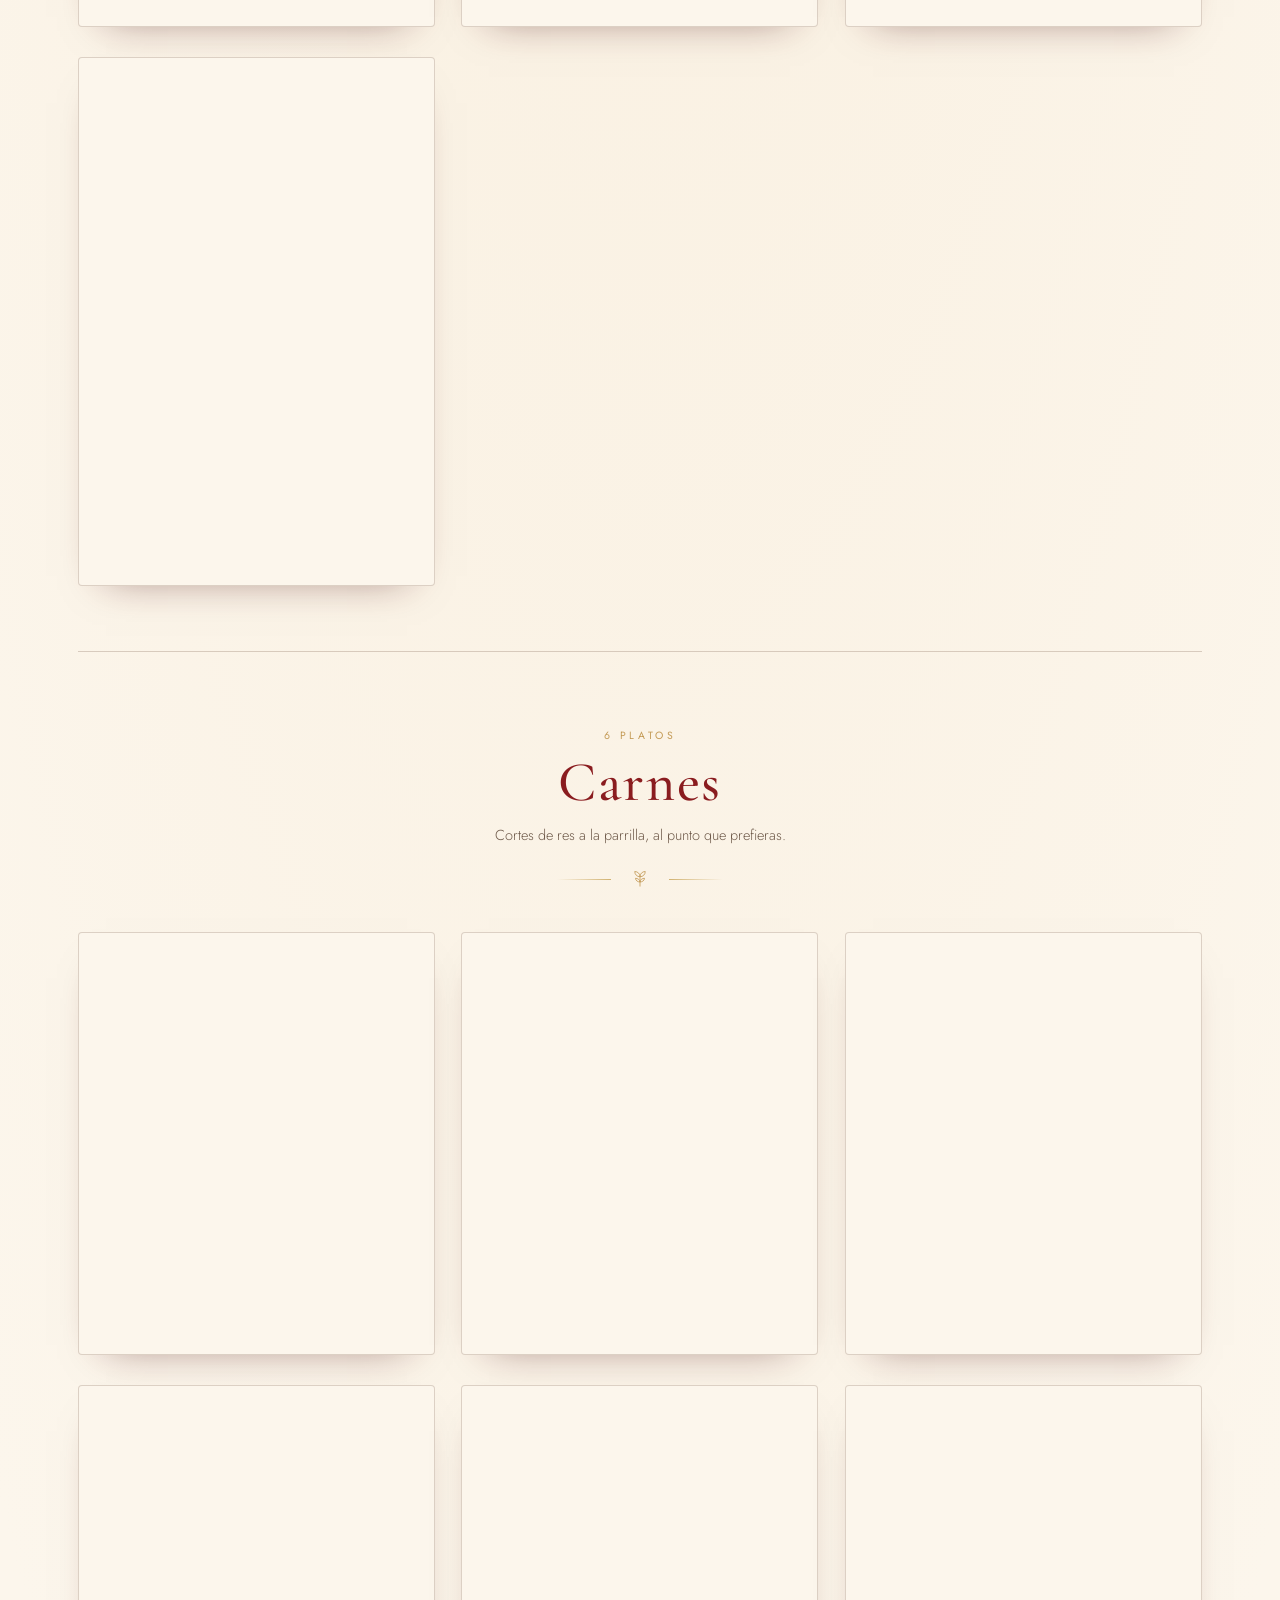
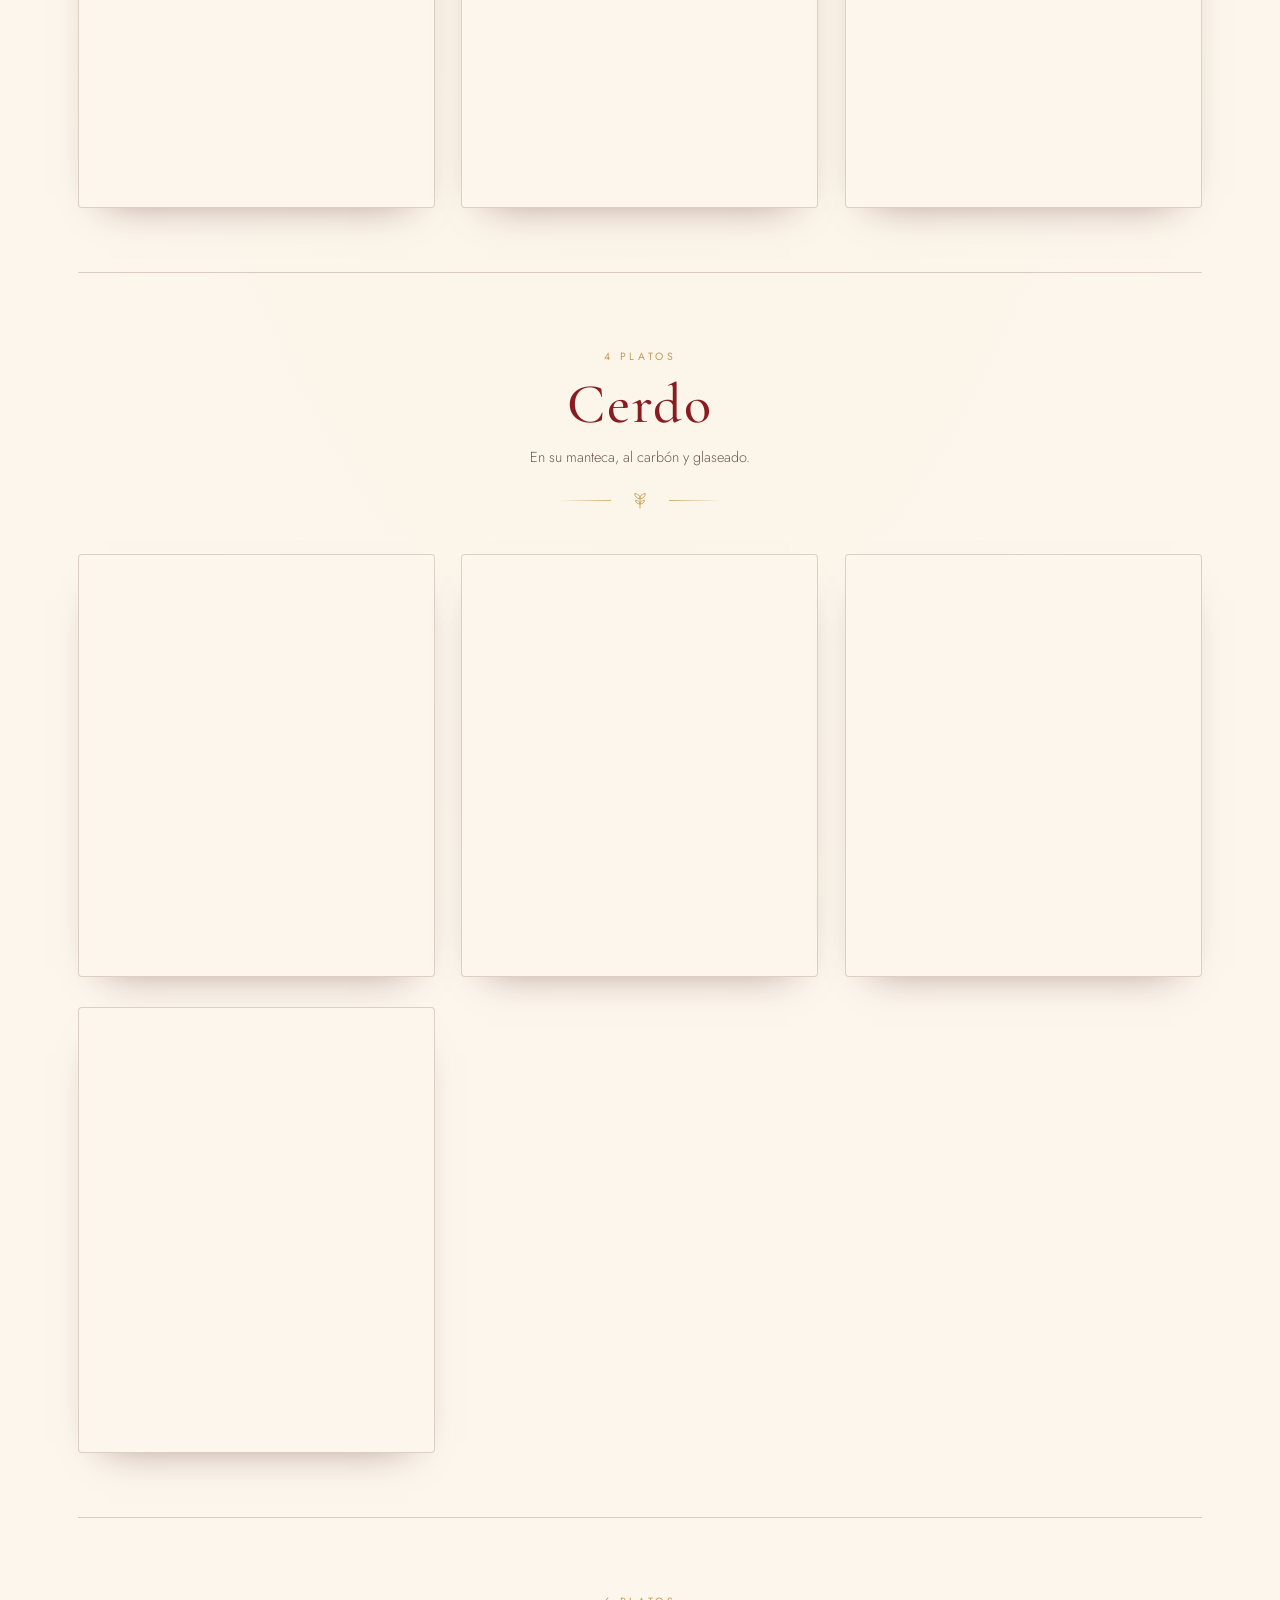
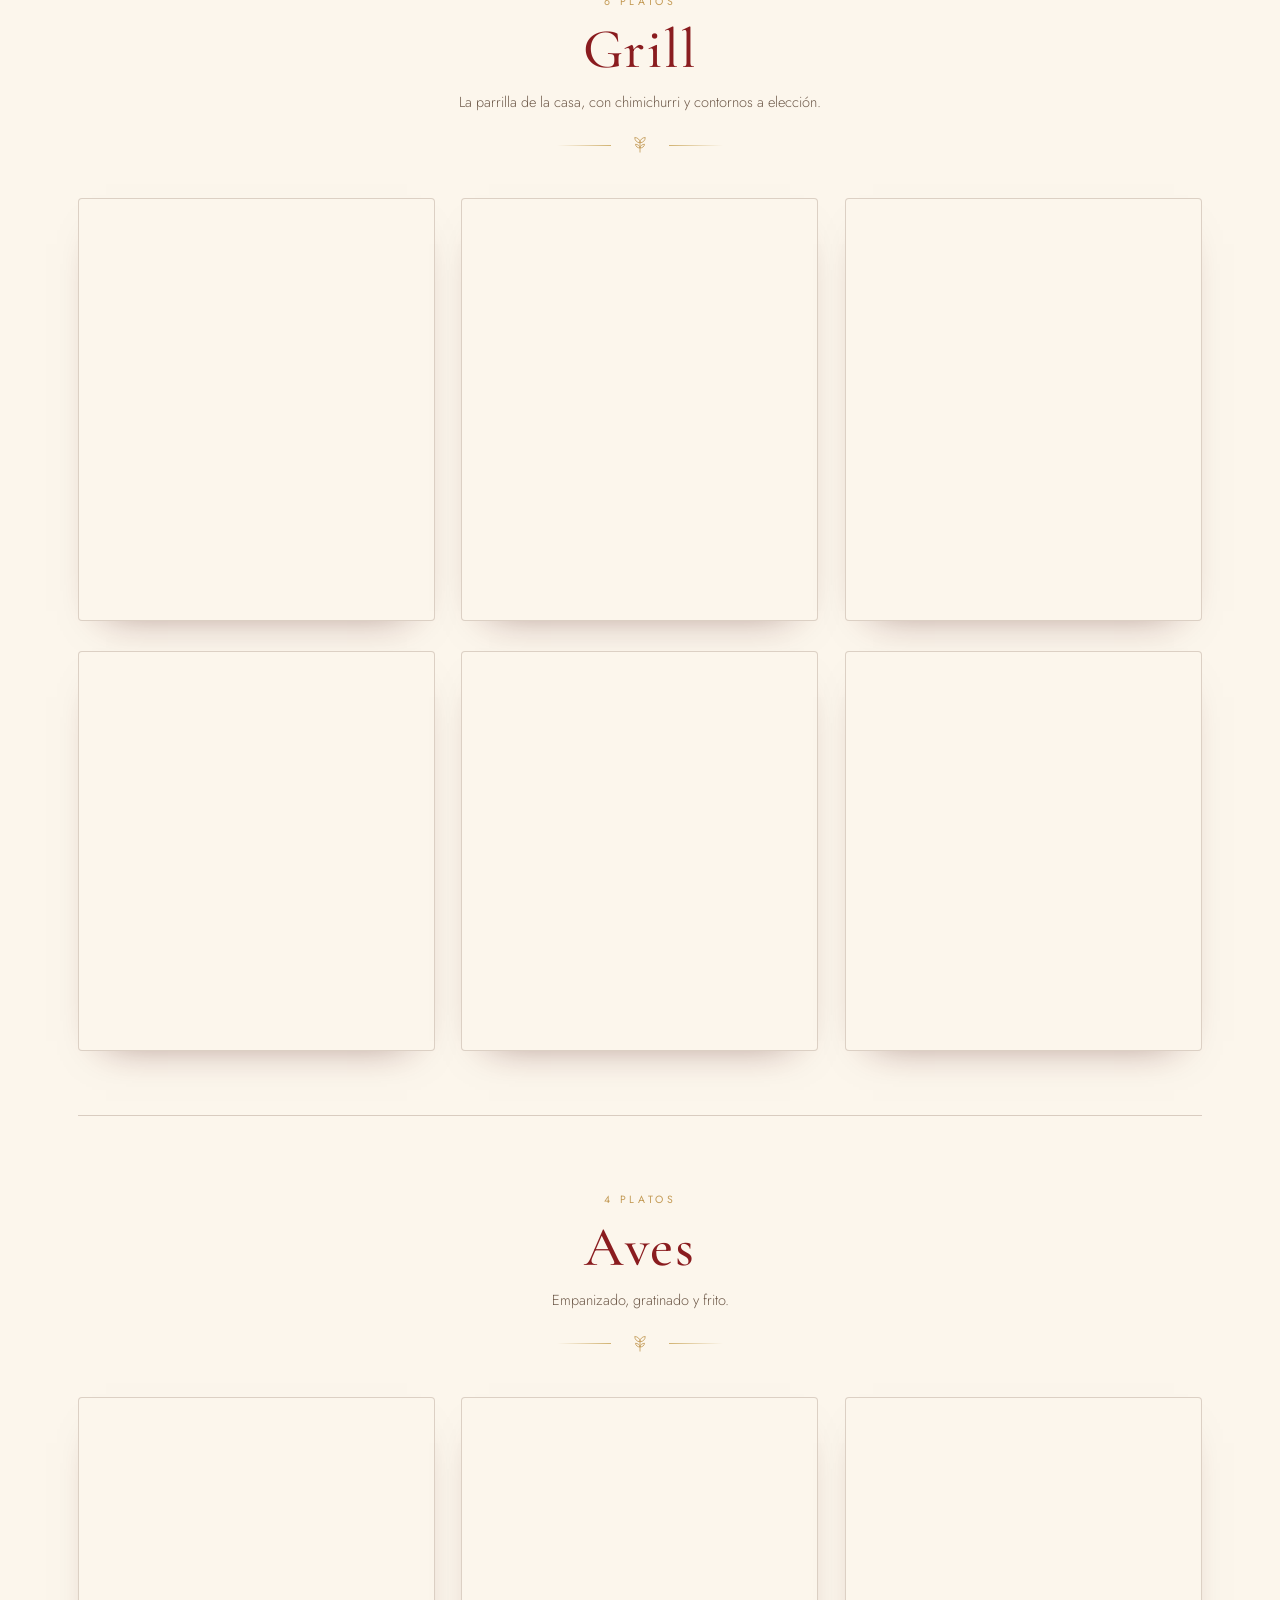
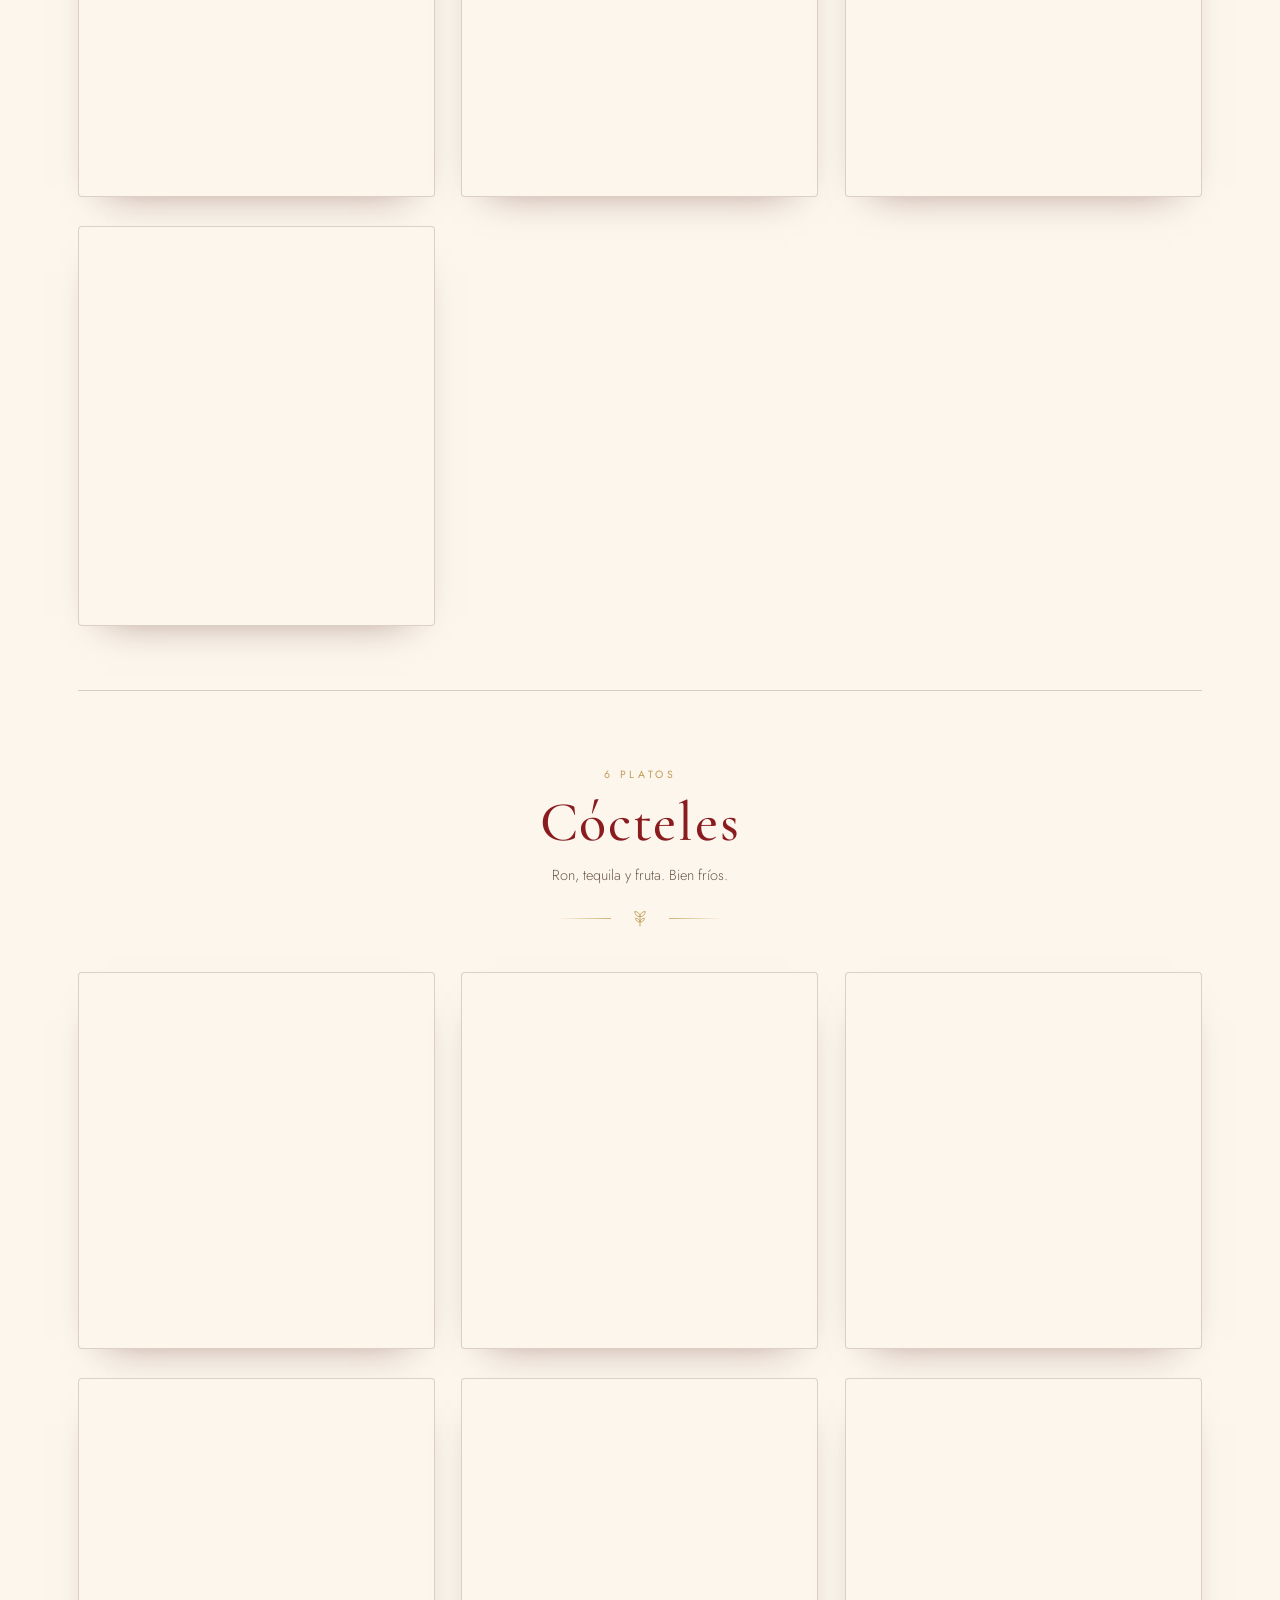
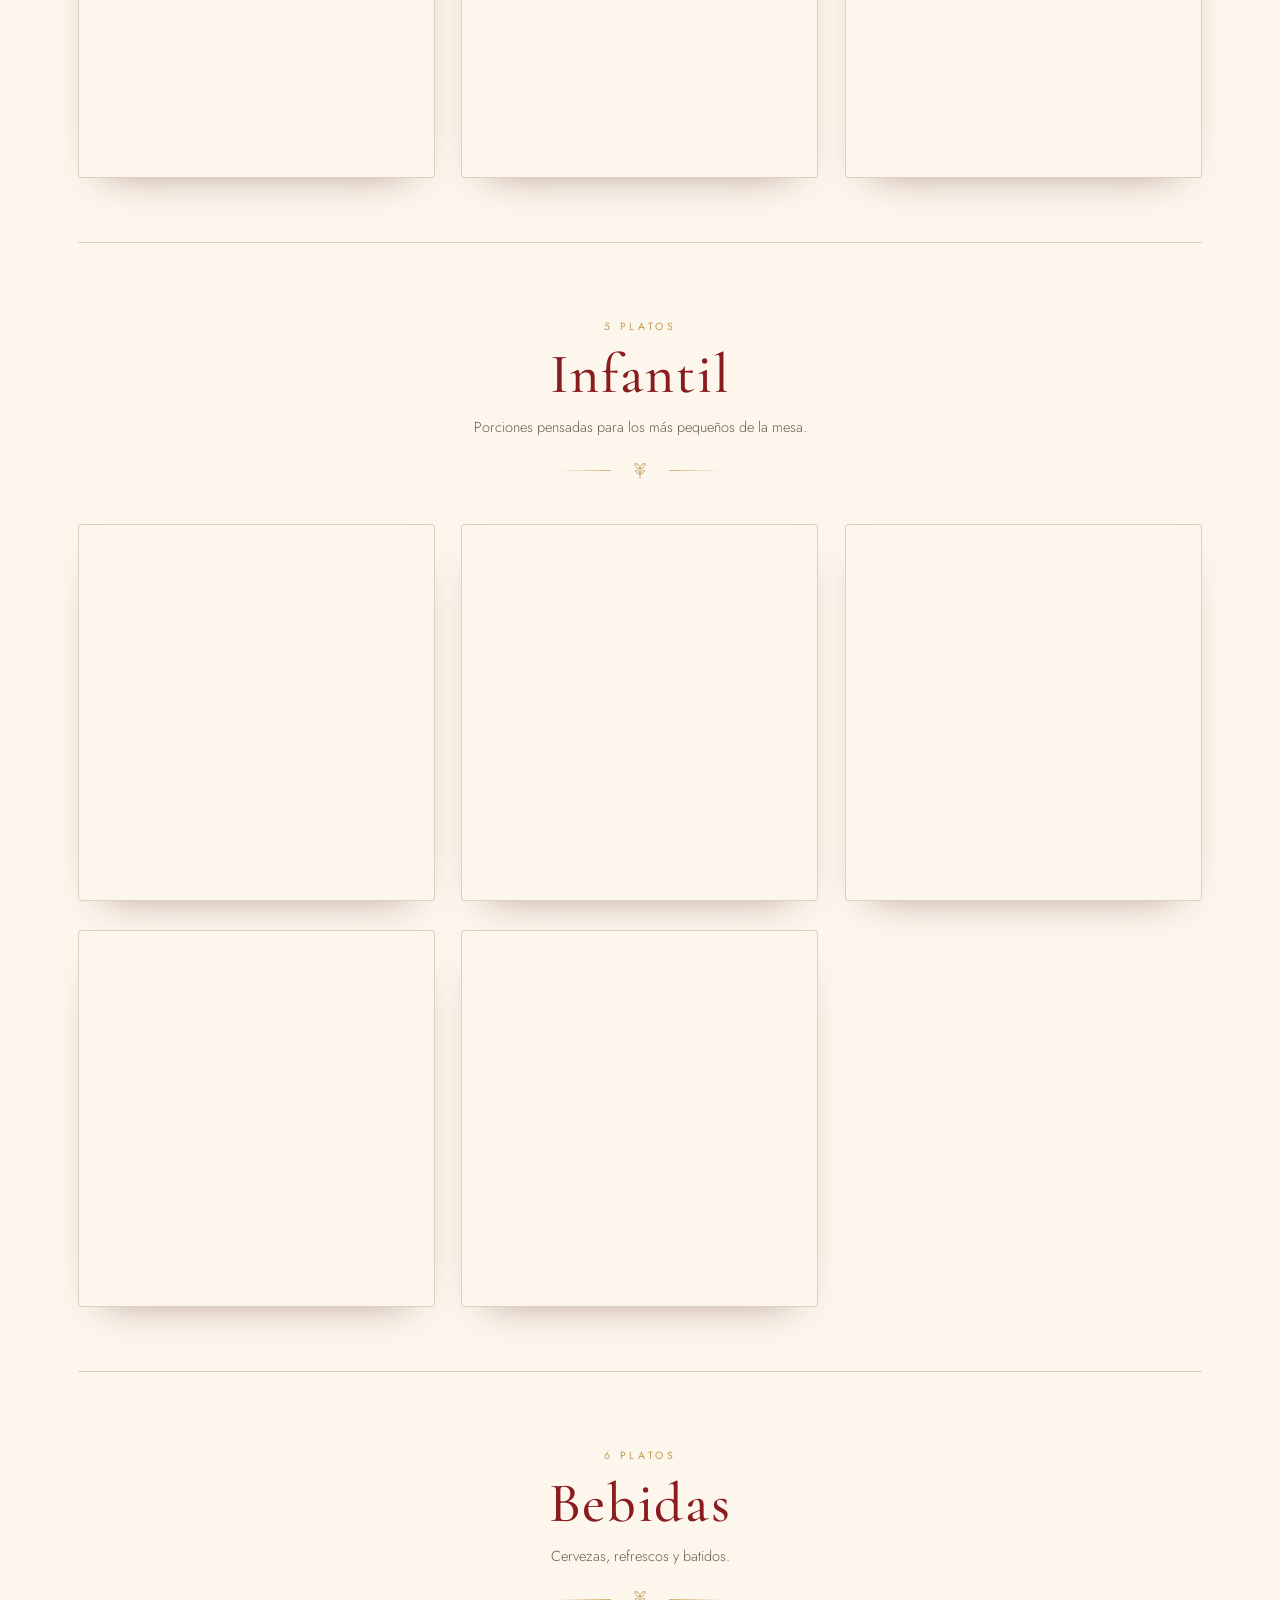
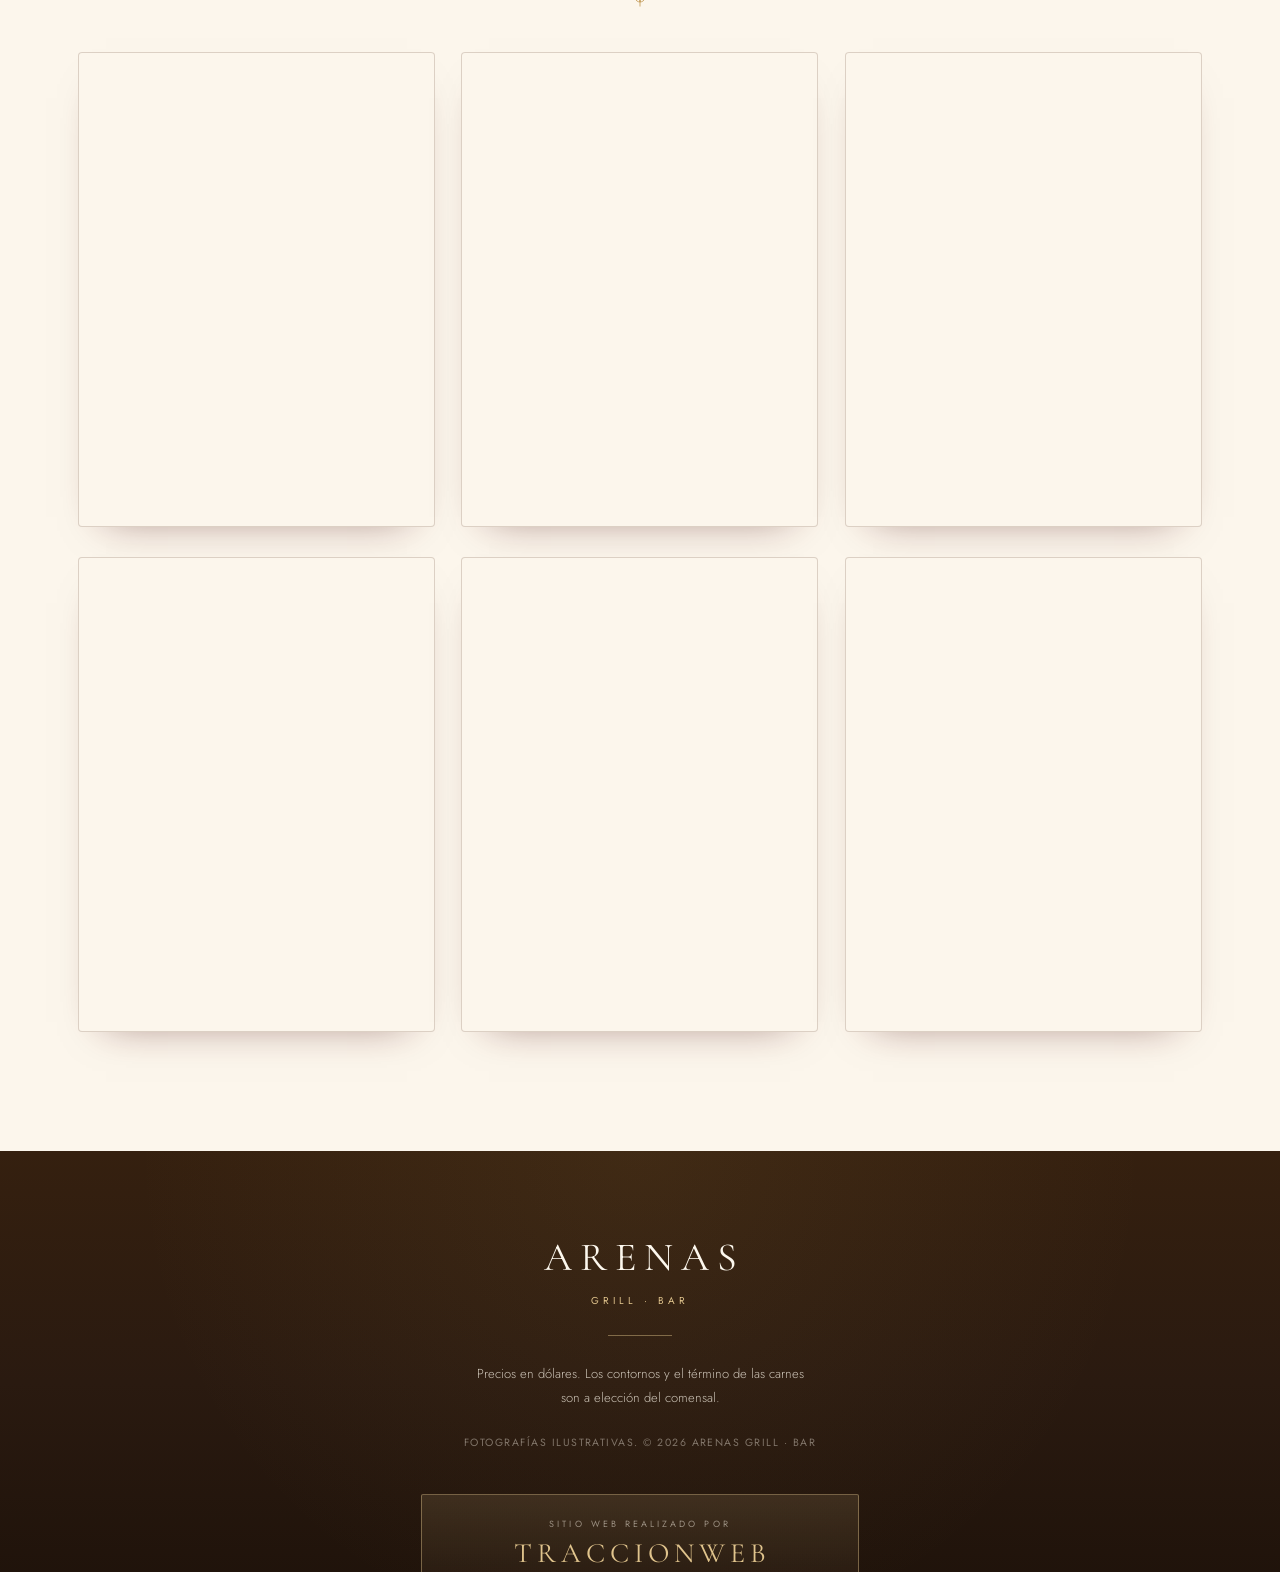
==== commit 43ea10da: "Refresca los precios cada 15 s mientras el menú esté abierto Realtime queda descartado porque la CSP" ====
--- a/index.html
+++ b/index.html
@@ -95,7 +95,7 @@
    el primer intento. */
 (function () {
   var prefix = location.pathname.indexOf("/menu-arena") === 0 ? "/menu-arena/" : "";
-  ["config.js?v=1", "pricing.js?v=1", "data.js?v=11", "app.js?v=14"].forEach(function (file) {
+  ["config.js?v=1", "pricing.js?v=1", "data.js?v=11", "app.js?v=15"].forEach(function (file) {
     document.write('<script src="' + prefix + 'assets/' + file + '"><\/script>');
   });
 })();
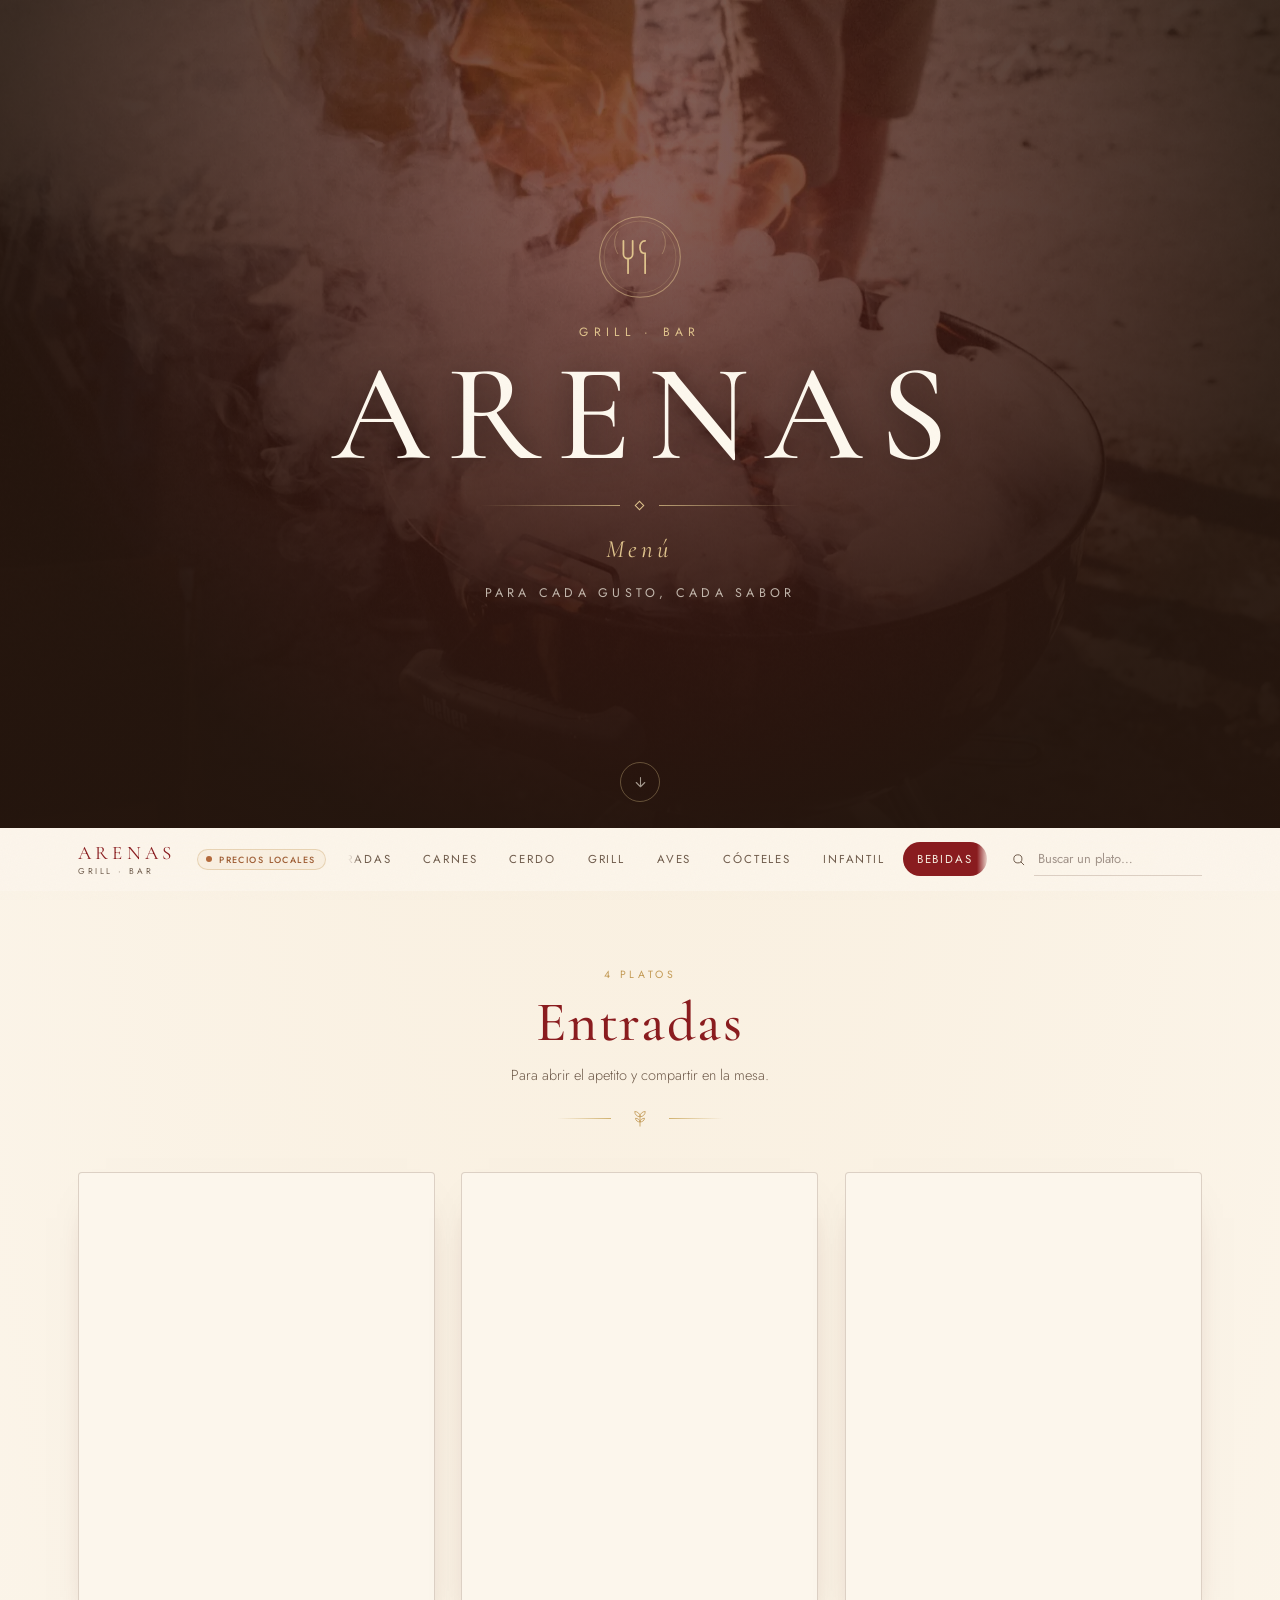
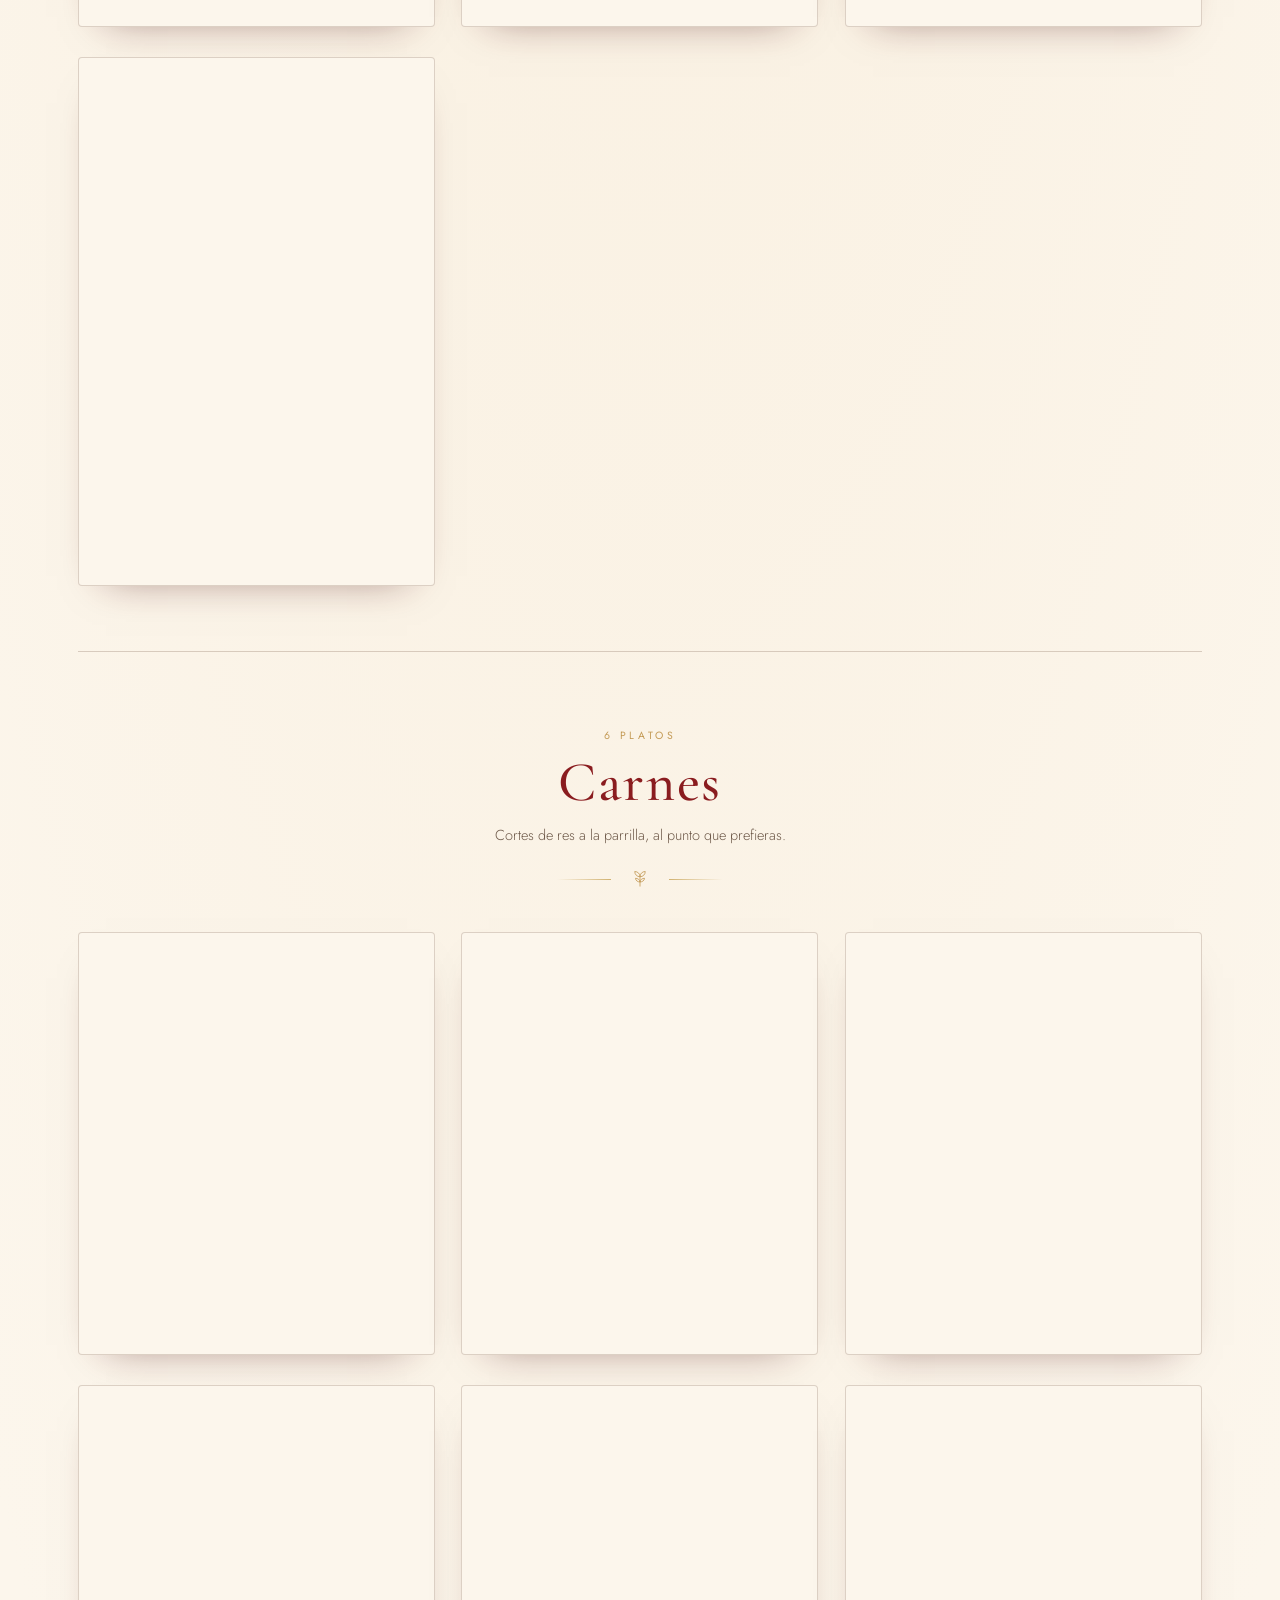
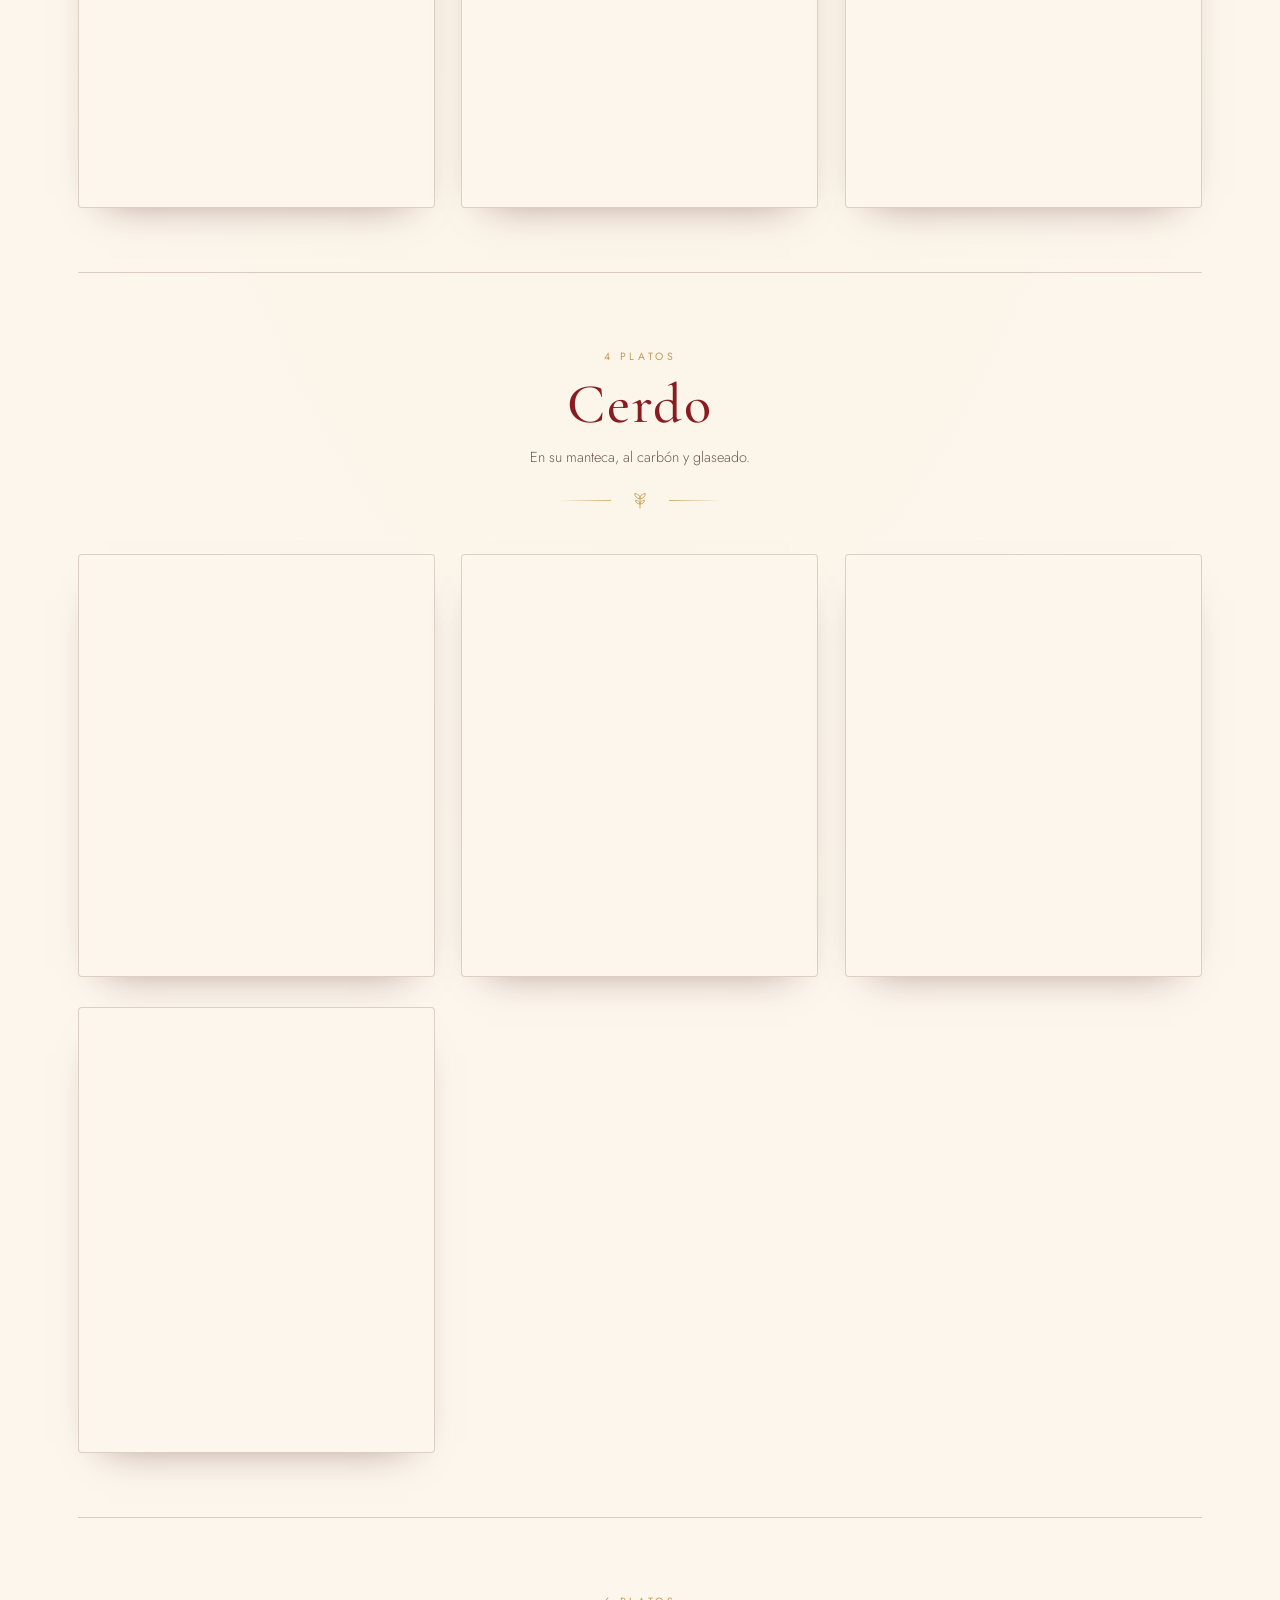
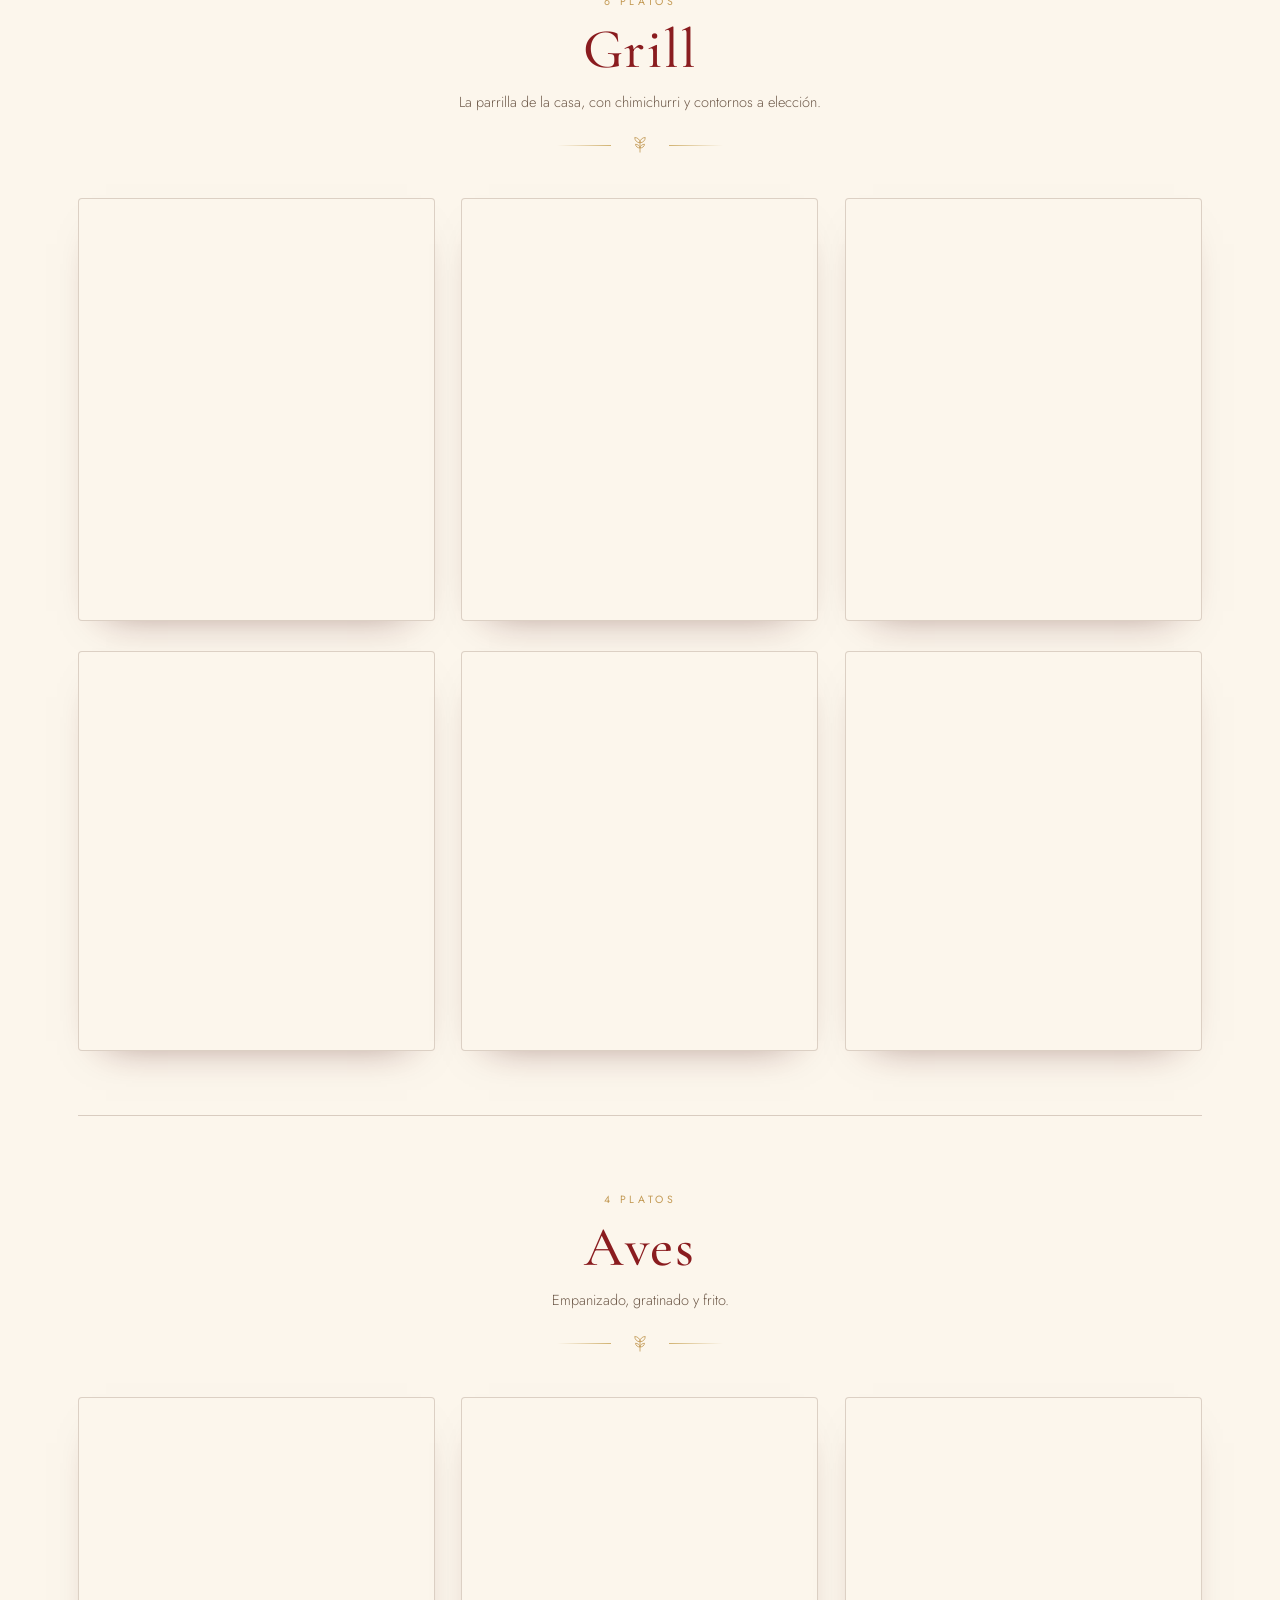
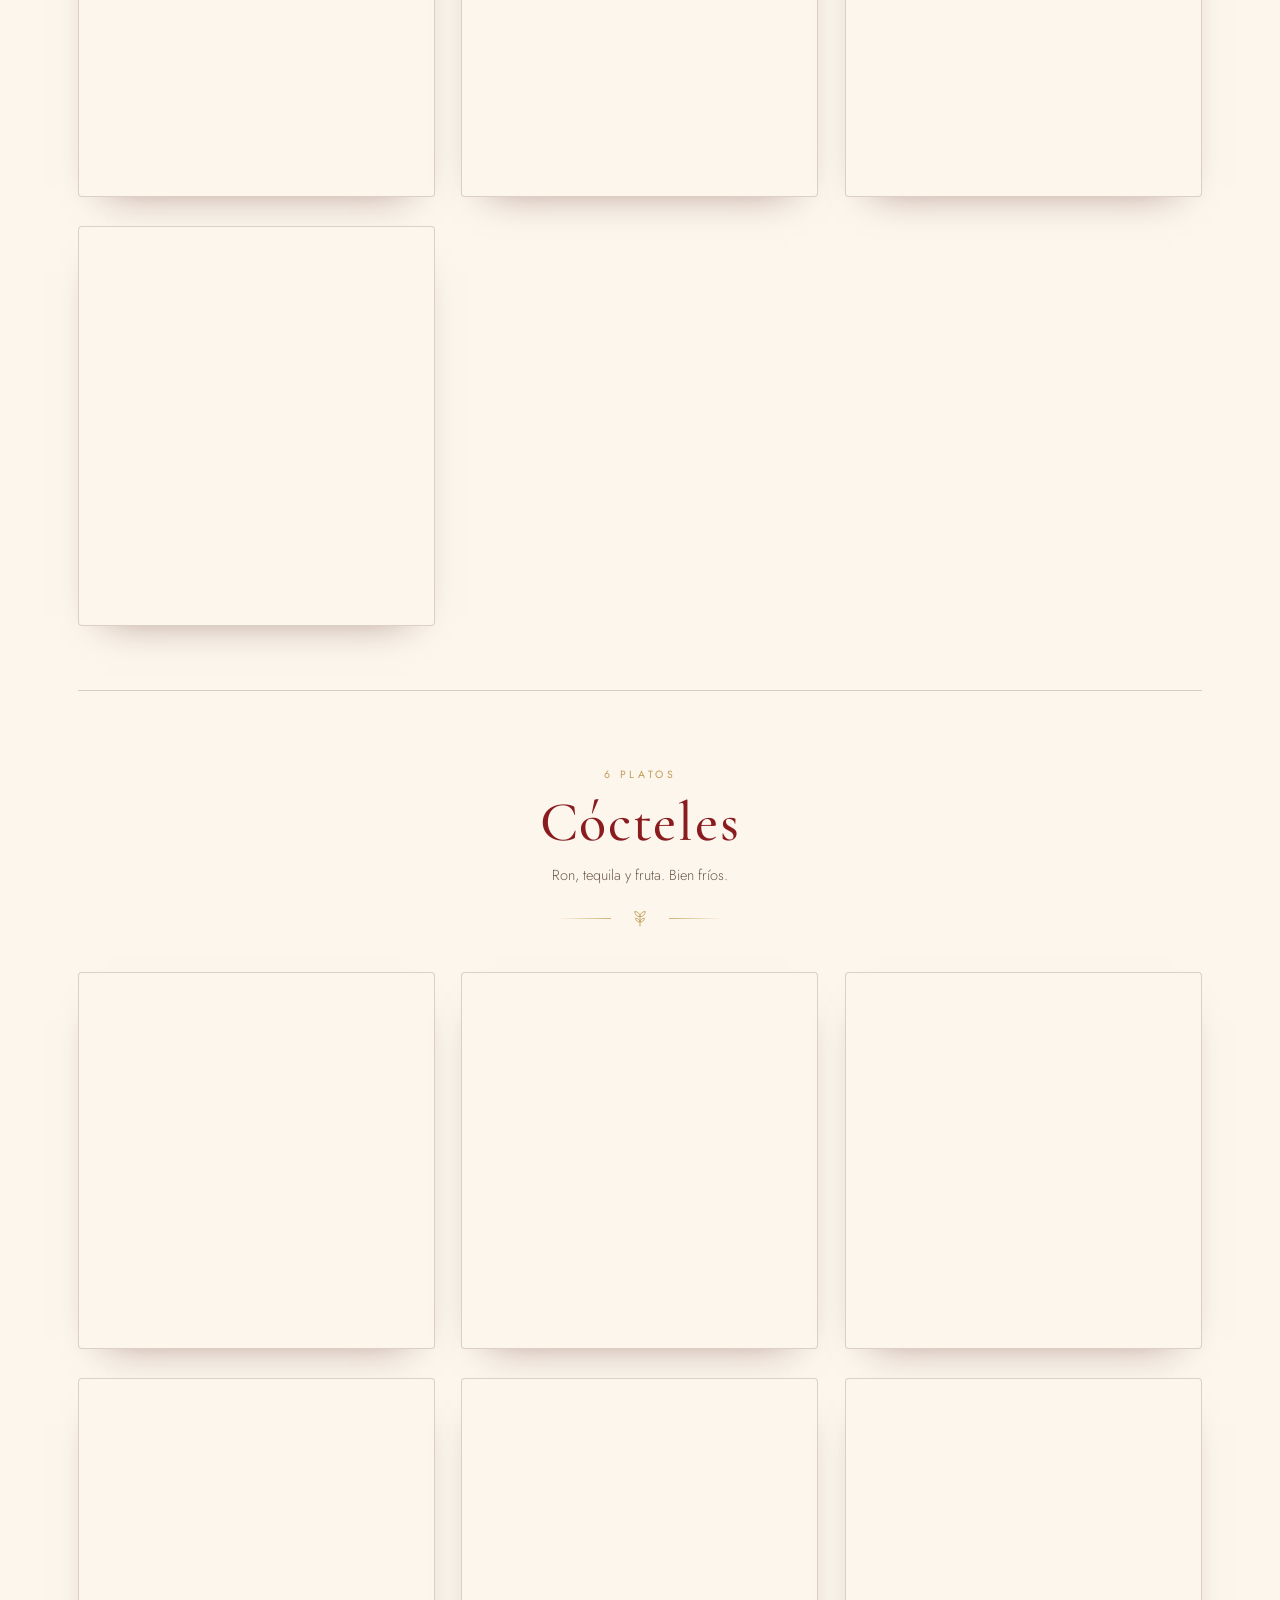
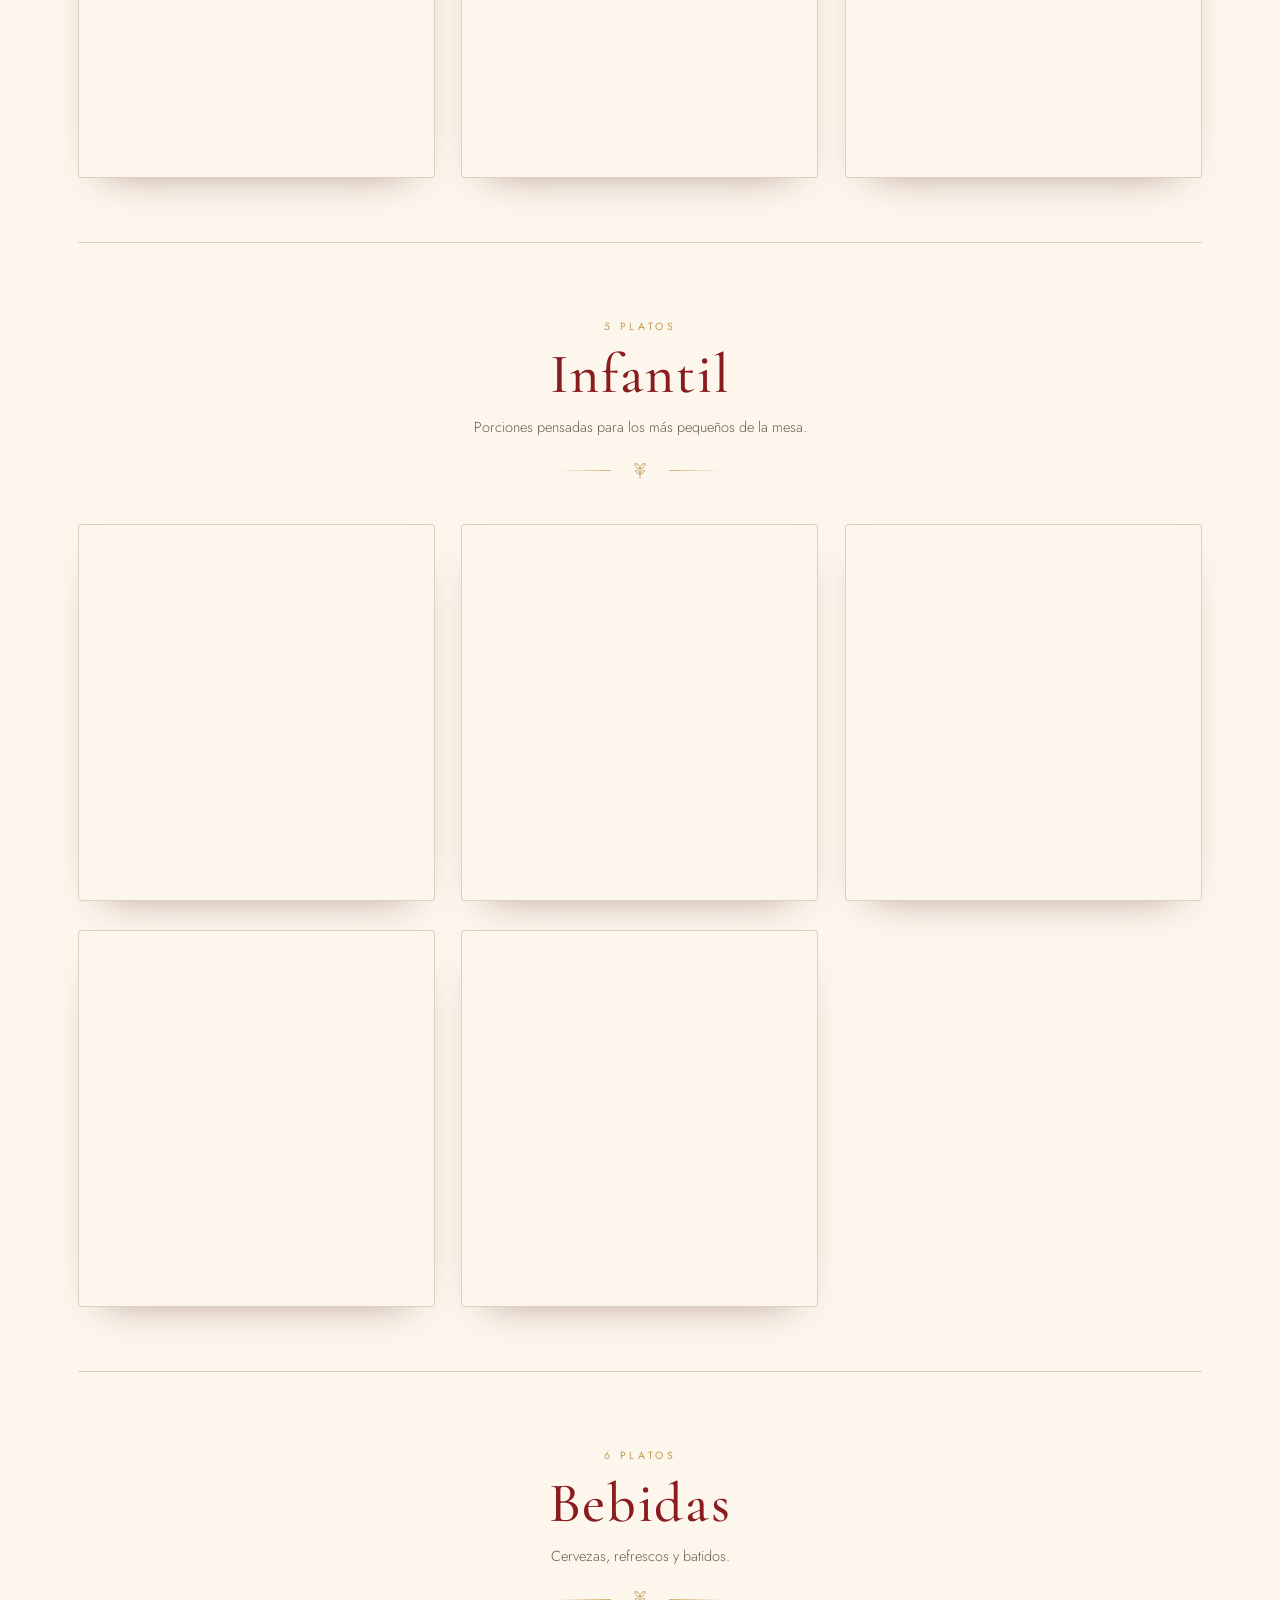
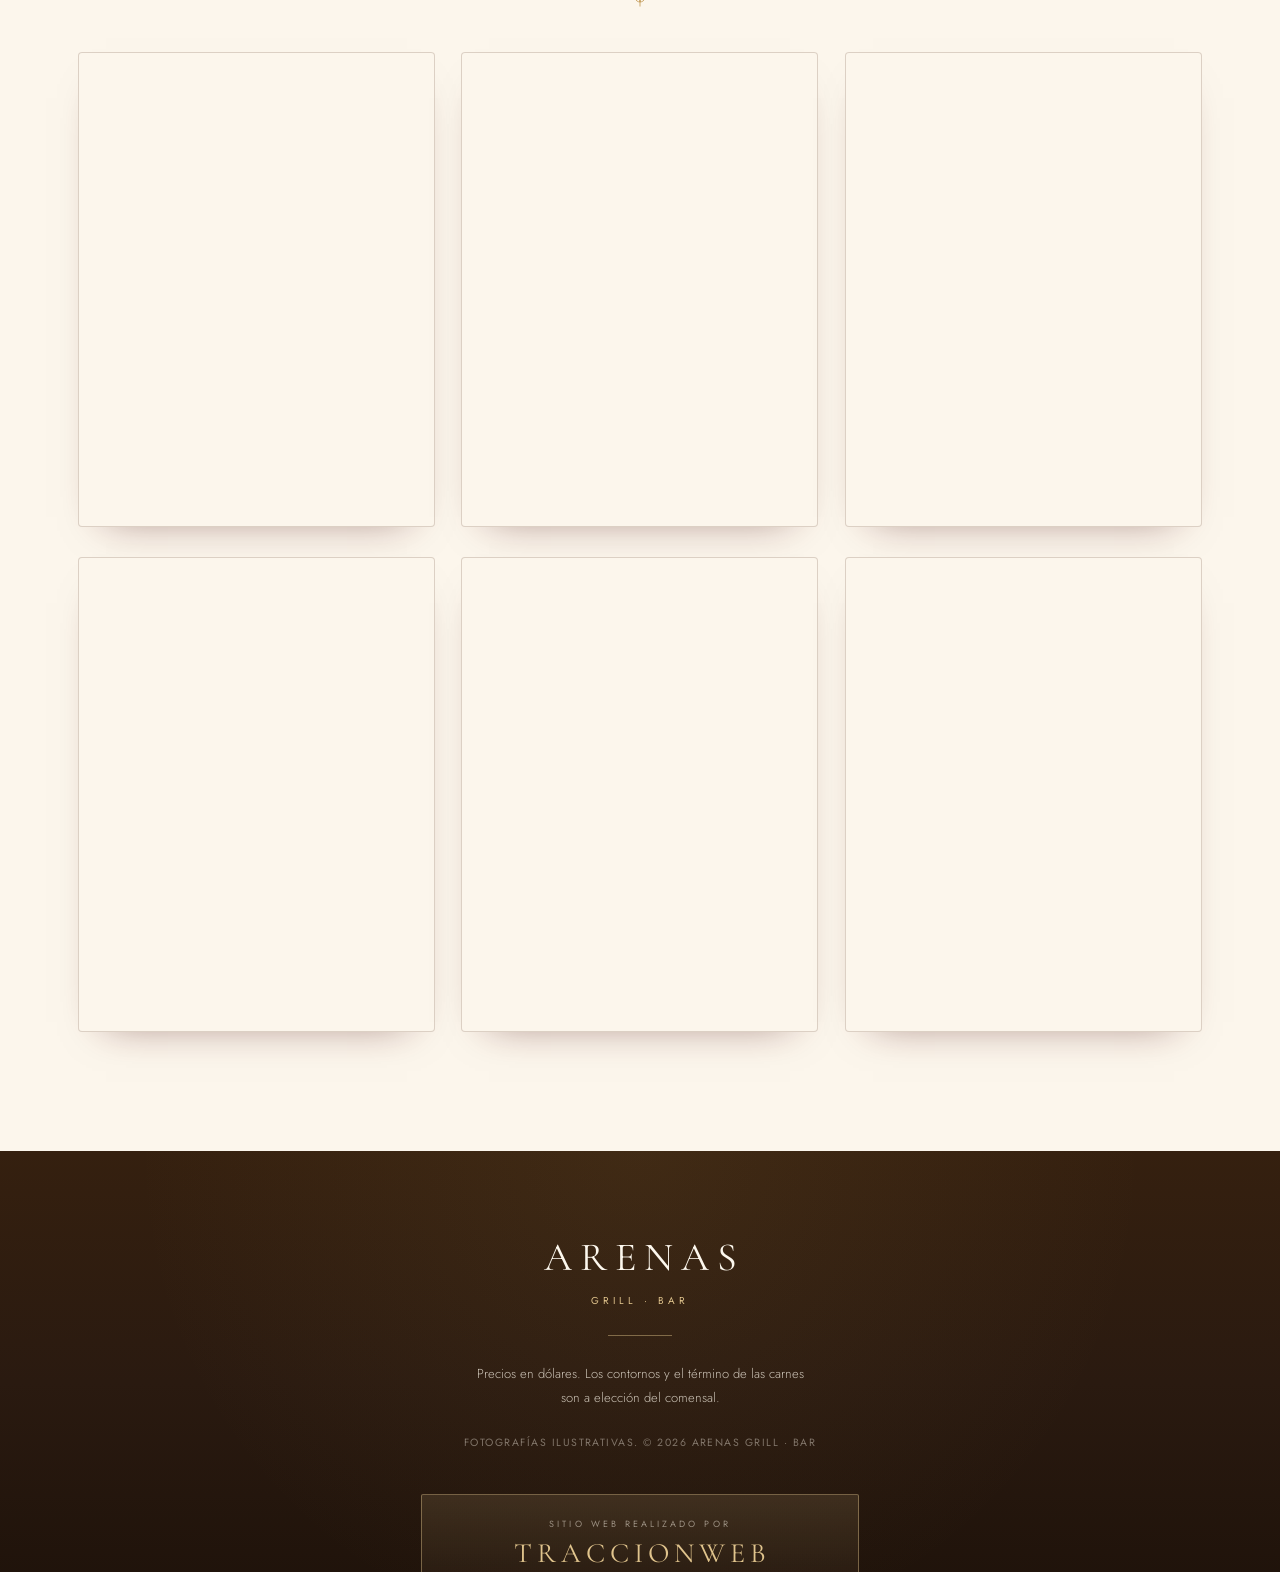
==== commit 559f970d: "Oculta la sonda de precios en la barra del móvil En pantallas pequeñas la barra se apila; el punto e" ====
--- a/index.html
+++ b/index.html
@@ -8,7 +8,7 @@
 (function () {
   var prefix = location.pathname.indexOf("/menu-arena") === 0 ? "/menu-arena/" : "";
   document.write('<base href="' + prefix + '">');
-  document.write('<link rel="stylesheet" href="' + prefix + 'assets/styles.css?v=12">');
+  document.write('<link rel="stylesheet" href="' + prefix + 'assets/styles.css?v=13">');
   document.write('<link rel="preload" as="image" href="' + prefix + 'assets/img/hero-mobile.webp" media="(max-width: 720px)">');
   document.write('<link rel="preload" as="image" href="' + prefix + 'assets/img/hero.webp" media="(min-width: 721px)">');
 })();
